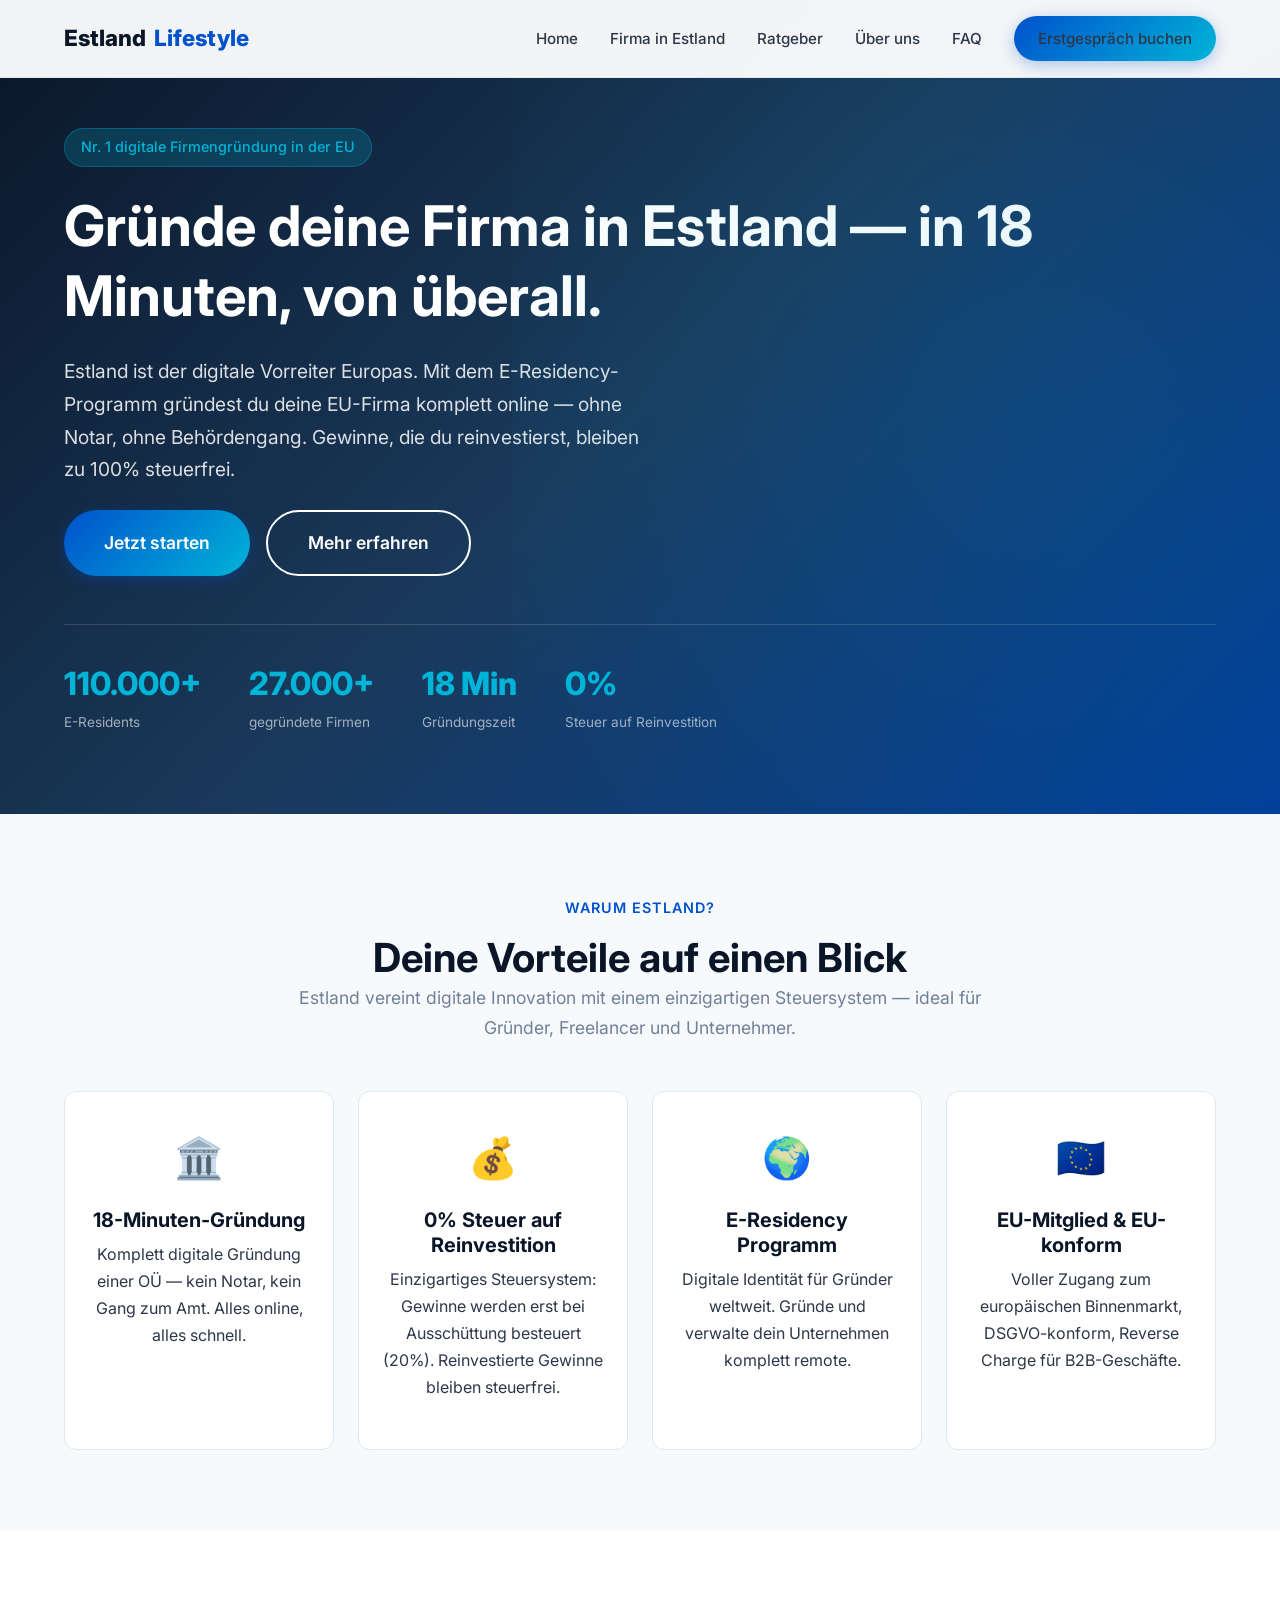
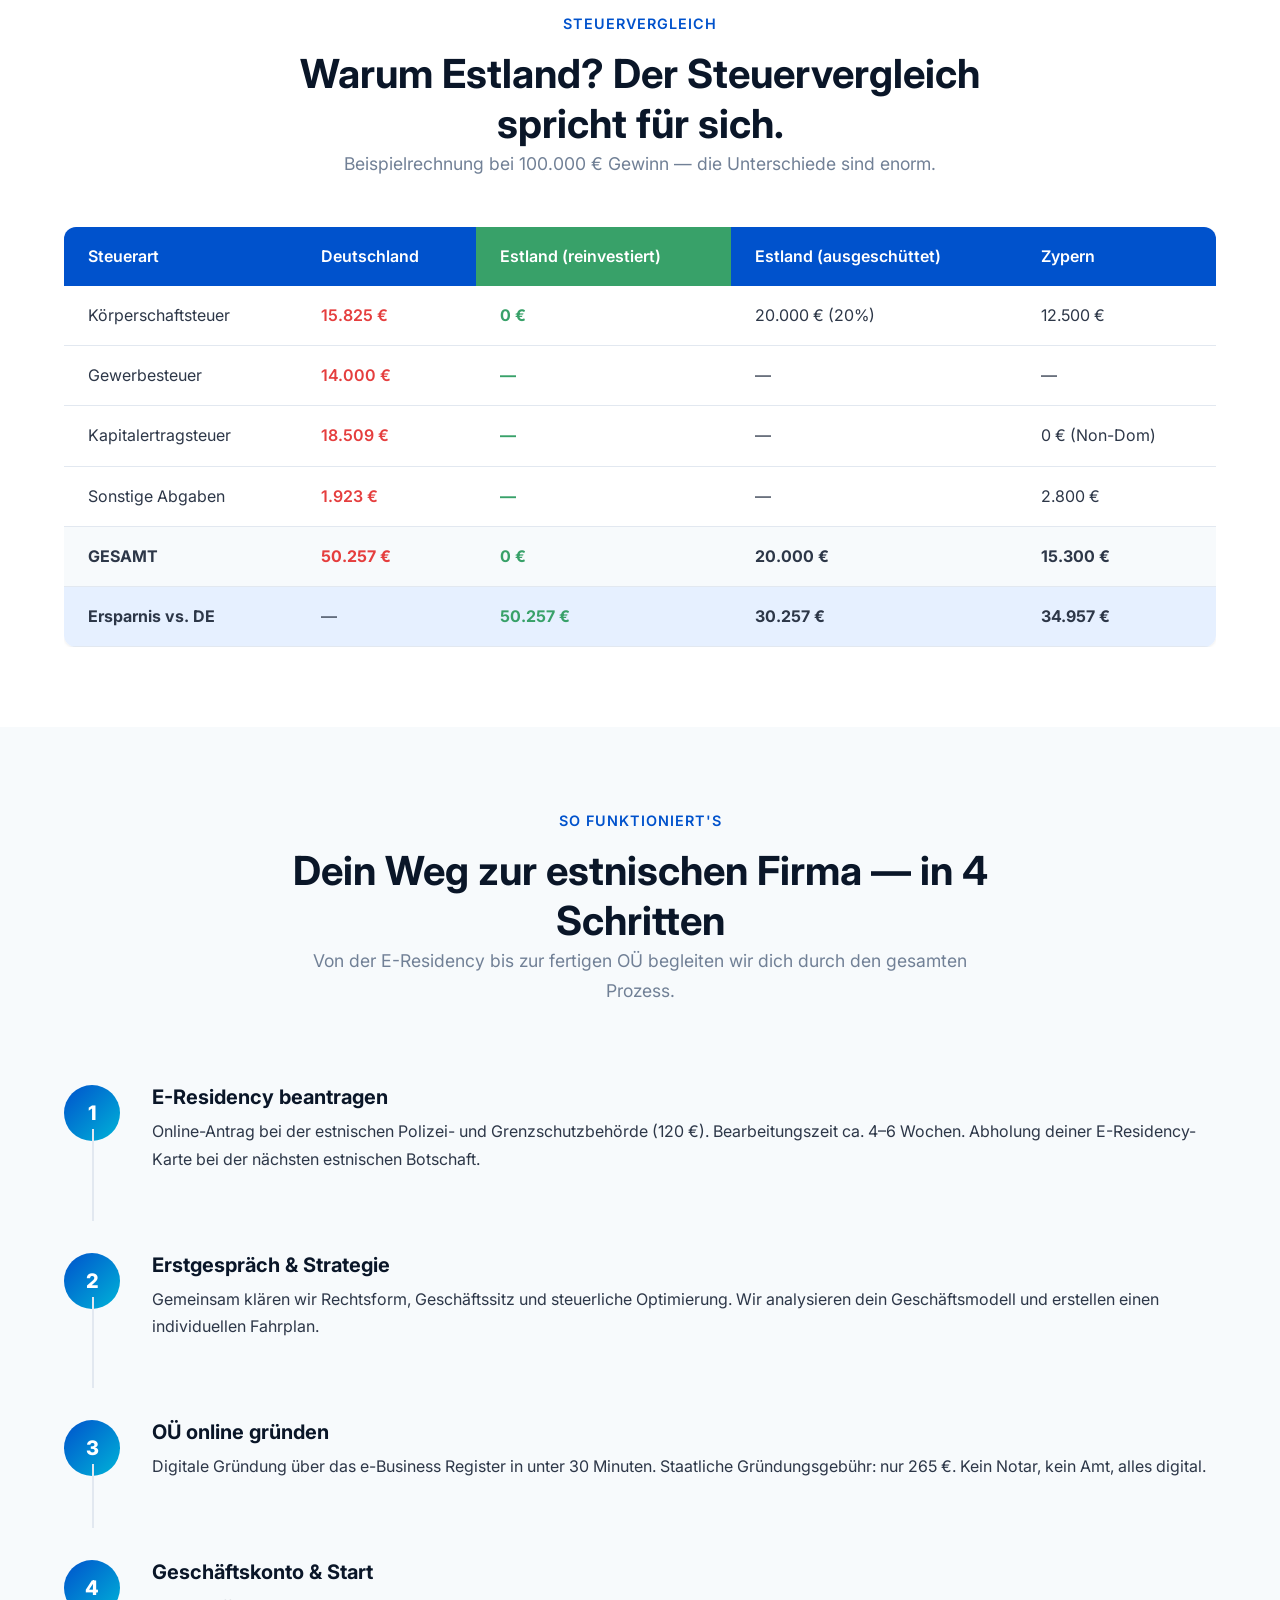
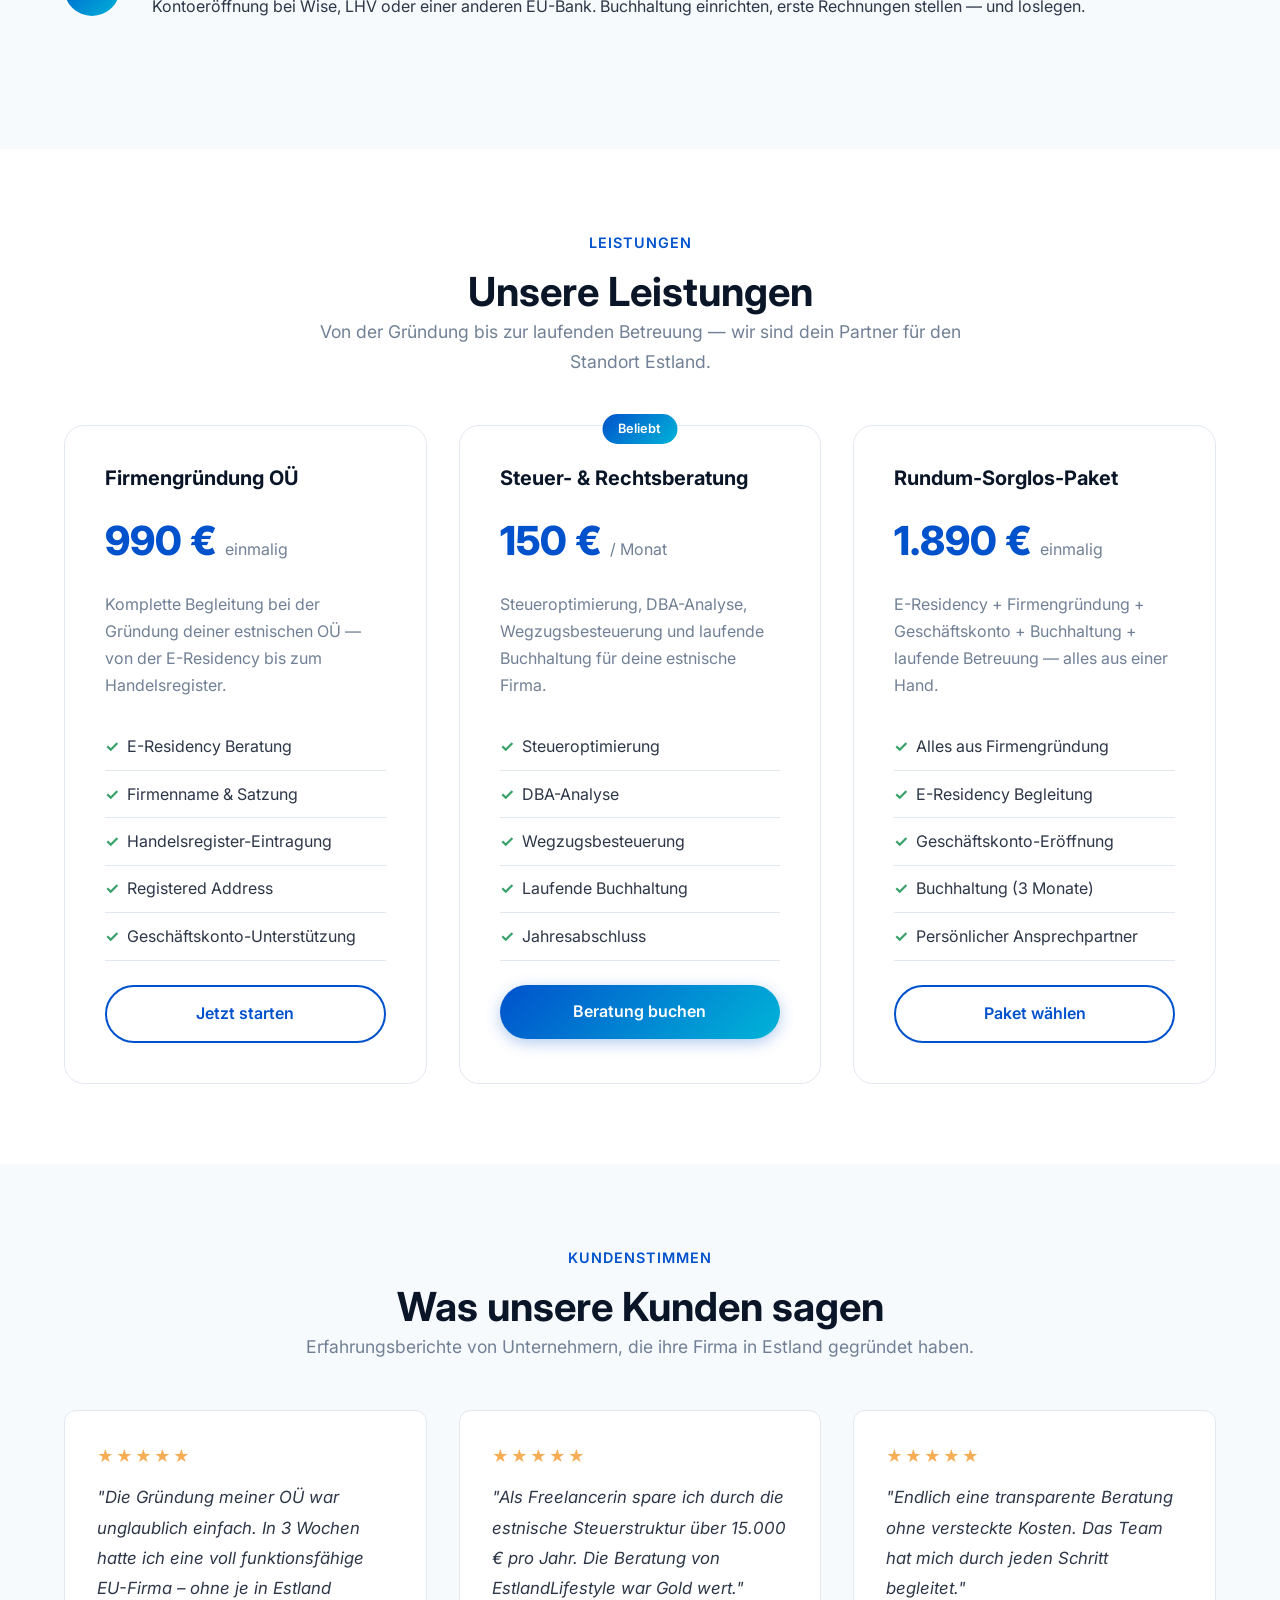
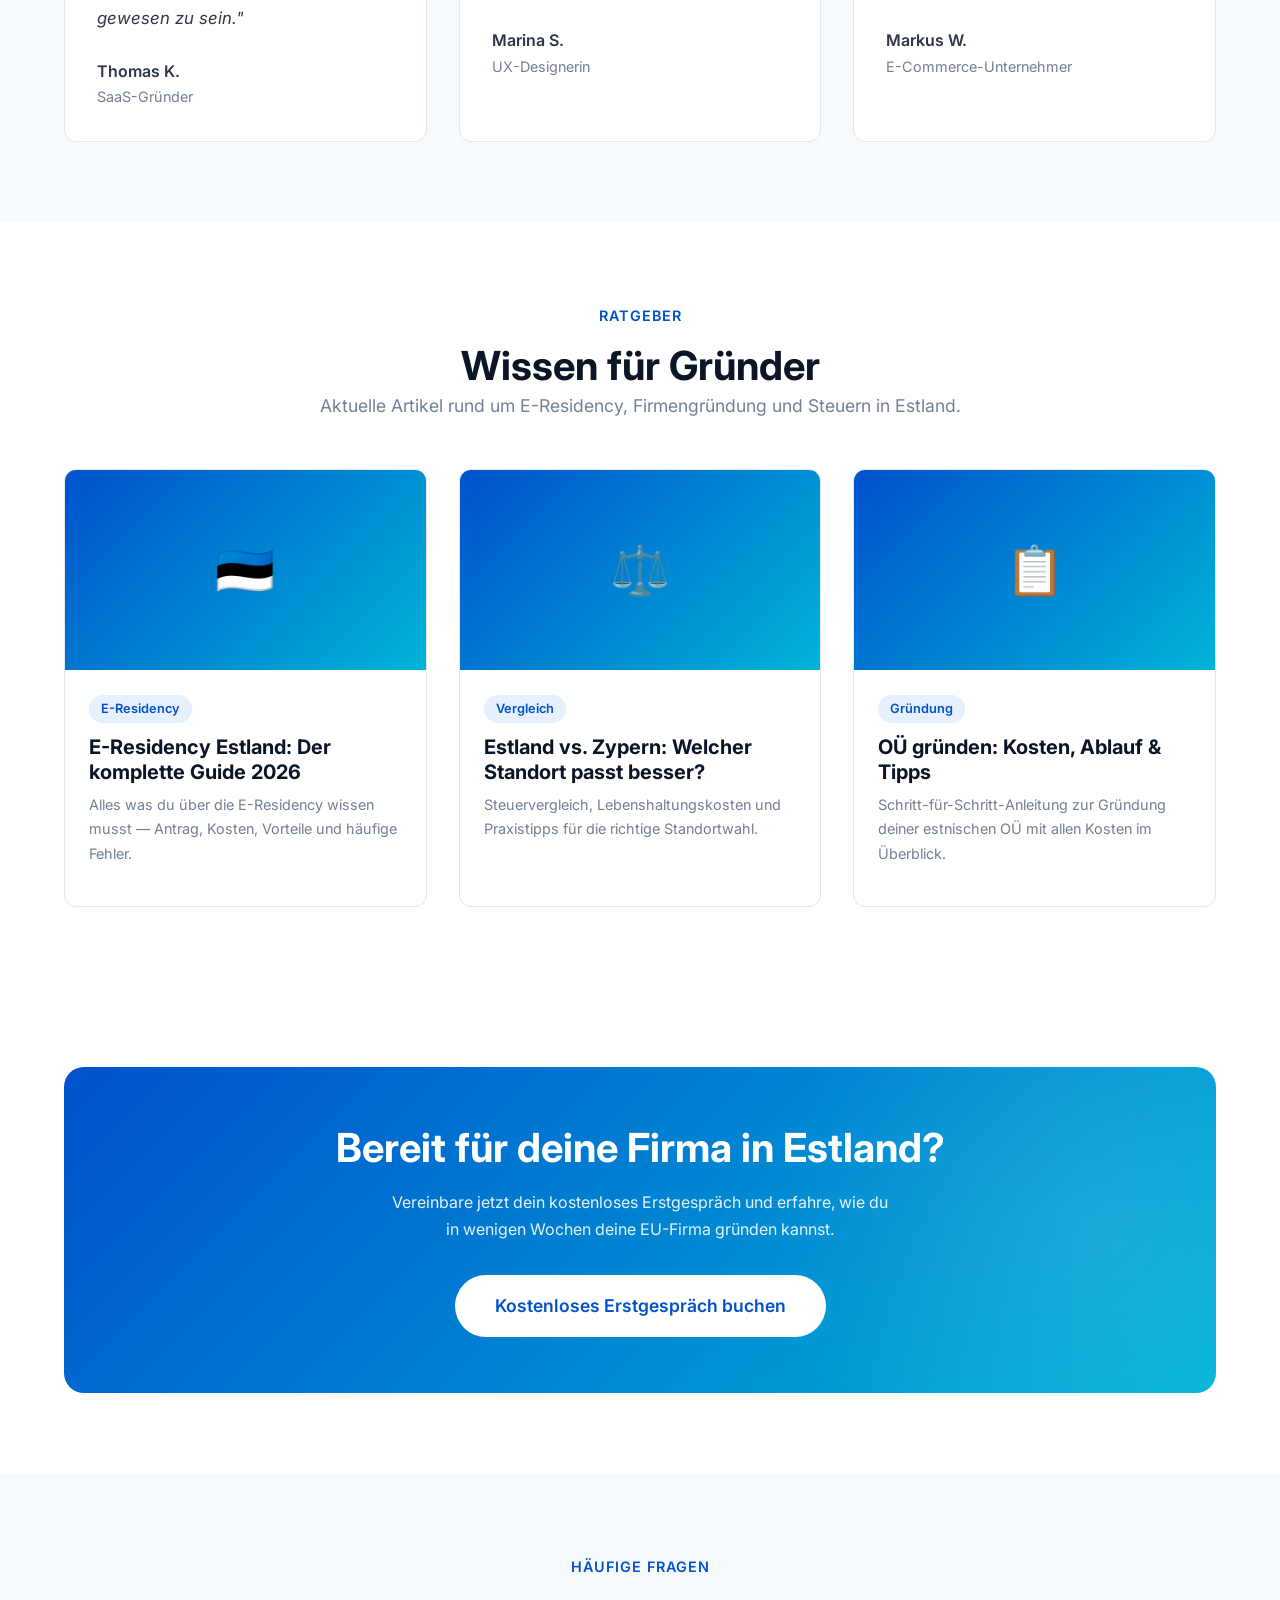
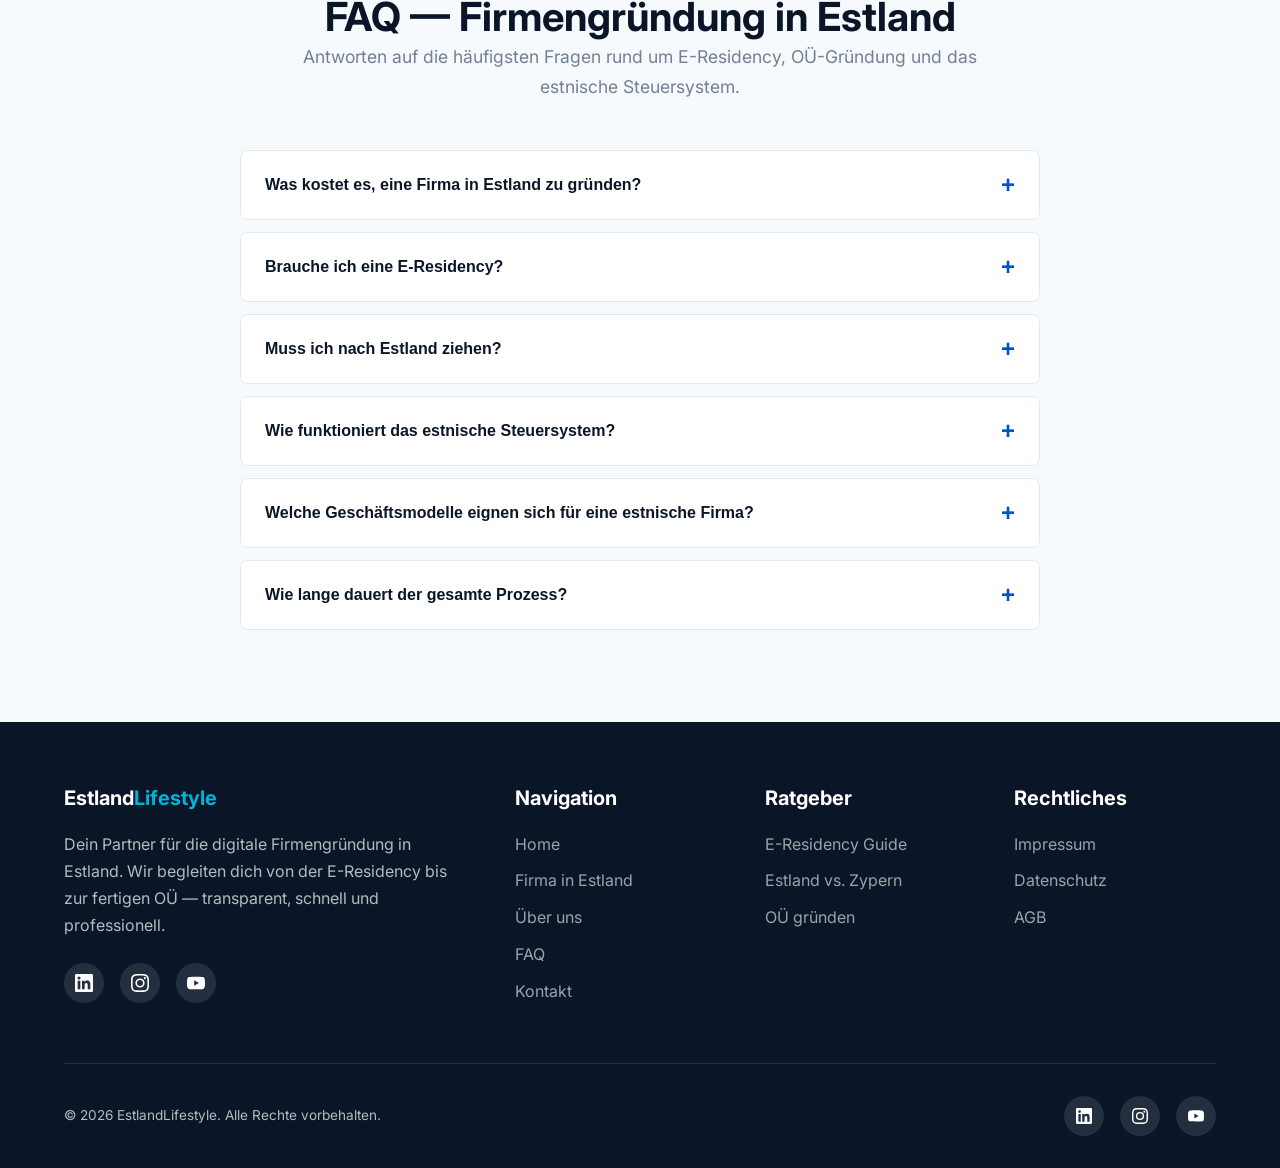
==== index.html @ 88f324ef "Initial commit: EstlandLifestyle website Static HTML/CSS website for Estonia company formation consu" ====
<!DOCTYPE html>
<html lang="de">
<head>
  <meta charset="UTF-8">
  <meta name="viewport" content="width=device-width, initial-scale=1.0">
  <title>EstlandLifestyle - Firmengründung in Estland mit E-Residency</title>
  <meta name="description" content="Gründe deine Firma in Estland — komplett digital, in 18 Minuten, von überall. E-Residency, 0% Steuer auf reinvestierte Gewinne, EU-Zugang. Jetzt beraten lassen.">
  <meta name="keywords" content="Firmengründung Estland, E-Residency, OÜ gründen, Estland Firma, digitale Firmengründung, Steueroptimierung Estland">
  <meta name="author" content="EstlandLifestyle">

  <!-- Open Graph -->
  <meta property="og:title" content="EstlandLifestyle - Firmengründung in Estland mit E-Residency">
  <meta property="og:description" content="Gründe deine Firma in Estland — komplett digital, in 18 Minuten, von überall. 0% Steuer auf reinvestierte Gewinne.">
  <meta property="og:type" content="website">
  <meta property="og:url" content="https://estlandlifestyle.com">
  <meta property="og:image" content="https://estlandlifestyle.com/img/og-image.jpg">
  <meta property="og:locale" content="de_DE">
  <meta property="og:site_name" content="EstlandLifestyle">

  <!-- Twitter Card -->
  <meta name="twitter:card" content="summary_large_image">
  <meta name="twitter:title" content="EstlandLifestyle - Firmengründung in Estland mit E-Residency">
  <meta name="twitter:description" content="Gründe deine Firma in Estland — komplett digital, in 18 Minuten, von überall.">

  <!-- Favicon -->
  <link rel="icon" type="image/png" href="img/favicon.png">

  <!-- Google Fonts -->
  <link rel="preconnect" href="https://fonts.googleapis.com">
  <link rel="preconnect" href="https://fonts.gstatic.com" crossorigin>
  <link href="https://fonts.googleapis.com/css2?family=Inter:wght@400;500;600;700;800&display=swap" rel="stylesheet">

  <!-- Stylesheet -->
  <link rel="stylesheet" href="css/style.css">
</head>
<body>

  <!-- Navigation -->
  <nav class="nav">
    <div class="nav-inner">
      <a href="index.html" class="nav-logo">Estland<span>Lifestyle</span></a>
      <ul class="nav-links">
        <li><a href="index.html">Home</a></li>
        <li><a href="firma-in-estland.html">Firma in Estland</a></li>
        <li><a href="ratgeber/">Ratgeber</a></li>
        <li><a href="ueber-uns.html">Über uns</a></li>
        <li><a href="#faq">FAQ</a></li>
        <li><a href="#kontakt" class="btn btn-primary btn-sm">Erstgespräch buchen</a></li>
      </ul>
      <button class="nav-toggle" aria-label="Menü öffnen">&#9776;</button>
    </div>
  </nav>

  <!-- Hero Section -->
  <section class="hero">
    <div class="container">
      <span class="subtitle">Nr. 1 digitale Firmengründung in der EU</span>
      <h1>Gründe deine Firma in Estland — in 18 Minuten, von überall.</h1>
      <p>Estland ist der digitale Vorreiter Europas. Mit dem E-Residency-Programm gründest du deine EU-Firma komplett online — ohne Notar, ohne Behördengang. Gewinne, die du reinvestierst, bleiben zu 100% steuerfrei.</p>
      <div class="flex gap-2 mt-3" style="flex-wrap: wrap;">
        <a href="#kontakt" class="btn btn-primary btn-lg">Jetzt starten</a>
        <a href="#vorteile" class="btn btn-outline btn-lg" style="border-color: #fff; color: #fff;">Mehr erfahren</a>
      </div>
      <div class="hero-stats">
        <div>
          <div class="hero-stat-value">110.000+</div>
          <div class="hero-stat-label">E-Residents</div>
        </div>
        <div>
          <div class="hero-stat-value">27.000+</div>
          <div class="hero-stat-label">gegründete Firmen</div>
        </div>
        <div>
          <div class="hero-stat-value">18 Min</div>
          <div class="hero-stat-label">Gründungszeit</div>
        </div>
        <div>
          <div class="hero-stat-value">0%</div>
          <div class="hero-stat-label">Steuer auf Reinvestition</div>
        </div>
      </div>
    </div>
  </section>

  <!-- USP Section -->
  <section class="section section-alt">
    <div class="container">
      <div class="section-header">
        <span class="section-label">Warum Estland?</span>
        <h2>Deine Vorteile auf einen Blick</h2>
        <p>Estland vereint digitale Innovation mit einem einzigartigen Steuersystem — ideal für Gründer, Freelancer und Unternehmer.</p>
      </div>
      <div class="usp-grid">
        <div class="usp-card">
          <div class="usp-icon">🏛️</div>
          <h4>18-Minuten-Gründung</h4>
          <p>Komplett digitale Gründung einer OÜ — kein Notar, kein Gang zum Amt. Alles online, alles schnell.</p>
        </div>
        <div class="usp-card">
          <div class="usp-icon">💰</div>
          <h4>0% Steuer auf Reinvestition</h4>
          <p>Einzigartiges Steuersystem: Gewinne werden erst bei Ausschüttung besteuert (20%). Reinvestierte Gewinne bleiben steuerfrei.</p>
        </div>
        <div class="usp-card">
          <div class="usp-icon">🌍</div>
          <h4>E-Residency Programm</h4>
          <p>Digitale Identität für Gründer weltweit. Gründe und verwalte dein Unternehmen komplett remote.</p>
        </div>
        <div class="usp-card">
          <div class="usp-icon">🇪🇺</div>
          <h4>EU-Mitglied &amp; EU-konform</h4>
          <p>Voller Zugang zum europäischen Binnenmarkt, DSGVO-konform, Reverse Charge für B2B-Geschäfte.</p>
        </div>
      </div>
    </div>
  </section>

  <!-- Steuervergleich Section -->
  <section class="section" id="vorteile">
    <div class="container">
      <div class="section-header">
        <span class="section-label">Steuervergleich</span>
        <h2>Warum Estland? Der Steuervergleich spricht für sich.</h2>
        <p>Beispielrechnung bei 100.000 € Gewinn — die Unterschiede sind enorm.</p>
      </div>
      <div style="overflow-x: auto;">
        <table class="comparison-table">
          <thead>
            <tr>
              <th>Steuerart</th>
              <th>Deutschland</th>
              <th style="background: var(--success);">Estland (reinvestiert)</th>
              <th>Estland (ausgeschüttet)</th>
              <th>Zypern</th>
            </tr>
          </thead>
          <tbody>
            <tr>
              <td>Körperschaftsteuer</td>
              <td class="negative-cell">15.825 €</td>
              <td class="highlight-cell">0 €</td>
              <td>20.000 € (20%)</td>
              <td>12.500 €</td>
            </tr>
            <tr>
              <td>Gewerbesteuer</td>
              <td class="negative-cell">14.000 €</td>
              <td class="highlight-cell">—</td>
              <td>—</td>
              <td>—</td>
            </tr>
            <tr>
              <td>Kapitalertragsteuer</td>
              <td class="negative-cell">18.509 €</td>
              <td class="highlight-cell">—</td>
              <td>—</td>
              <td>0 € (Non-Dom)</td>
            </tr>
            <tr>
              <td>Sonstige Abgaben</td>
              <td class="negative-cell">1.923 €</td>
              <td class="highlight-cell">—</td>
              <td>—</td>
              <td>2.800 €</td>
            </tr>
            <tr style="font-weight: 700; background: var(--bg-alt);">
              <td><strong>GESAMT</strong></td>
              <td class="negative-cell"><strong>50.257 €</strong></td>
              <td class="highlight-cell"><strong>0 €</strong></td>
              <td><strong>20.000 €</strong></td>
              <td><strong>15.300 €</strong></td>
            </tr>
            <tr style="background: var(--primary-light);">
              <td><strong>Ersparnis vs. DE</strong></td>
              <td>—</td>
              <td class="highlight-cell"><strong>50.257 €</strong></td>
              <td><strong>30.257 €</strong></td>
              <td><strong>34.957 €</strong></td>
            </tr>
          </tbody>
        </table>
      </div>
    </div>
  </section>

  <!-- Process Steps -->
  <section class="section section-alt">
    <div class="container">
      <div class="section-header">
        <span class="section-label">So funktioniert's</span>
        <h2>Dein Weg zur estnischen Firma — in 4 Schritten</h2>
        <p>Von der E-Residency bis zur fertigen OÜ begleiten wir dich durch den gesamten Prozess.</p>
      </div>
      <div class="steps">
        <div class="step">
          <div class="step-number">1</div>
          <div class="step-content">
            <h4>E-Residency beantragen</h4>
            <p>Online-Antrag bei der estnischen Polizei- und Grenzschutzbehörde (120 €). Bearbeitungszeit ca. 4–6 Wochen. Abholung deiner E-Residency-Karte bei der nächsten estnischen Botschaft.</p>
          </div>
        </div>
        <div class="step">
          <div class="step-number">2</div>
          <div class="step-content">
            <h4>Erstgespräch &amp; Strategie</h4>
            <p>Gemeinsam klären wir Rechtsform, Geschäftssitz und steuerliche Optimierung. Wir analysieren dein Geschäftsmodell und erstellen einen individuellen Fahrplan.</p>
          </div>
        </div>
        <div class="step">
          <div class="step-number">3</div>
          <div class="step-content">
            <h4>OÜ online gründen</h4>
            <p>Digitale Gründung über das e-Business Register in unter 30 Minuten. Staatliche Gründungsgebühr: nur 265 €. Kein Notar, kein Amt, alles digital.</p>
          </div>
        </div>
        <div class="step">
          <div class="step-number">4</div>
          <div class="step-content">
            <h4>Geschäftskonto &amp; Start</h4>
            <p>Kontoeröffnung bei Wise, LHV oder einer anderen EU-Bank. Buchhaltung einrichten, erste Rechnungen stellen — und loslegen.</p>
          </div>
        </div>
      </div>
    </div>
  </section>

  <!-- Services Overview -->
  <section class="section">
    <div class="container">
      <div class="section-header">
        <span class="section-label">Leistungen</span>
        <h2>Unsere Leistungen</h2>
        <p>Von der Gründung bis zur laufenden Betreuung — wir sind dein Partner für den Standort Estland.</p>
      </div>
      <div class="pricing-grid">
        <div class="pricing-card">
          <h4>Firmengründung OÜ</h4>
          <div class="pricing-price">990 € <span>einmalig</span></div>
          <p class="text-light">Komplette Begleitung bei der Gründung deiner estnischen OÜ — von der E-Residency bis zum Handelsregister.</p>
          <ul class="pricing-features">
            <li>E-Residency Beratung</li>
            <li>Firmenname &amp; Satzung</li>
            <li>Handelsregister-Eintragung</li>
            <li>Registered Address</li>
            <li>Geschäftskonto-Unterstützung</li>
          </ul>
          <a href="#kontakt" class="btn btn-outline" style="width: 100%; justify-content: center;">Jetzt starten</a>
        </div>
        <div class="pricing-card card-highlight">
          <h4>Steuer- &amp; Rechtsberatung</h4>
          <div class="pricing-price">150 € <span>/ Monat</span></div>
          <p class="text-light">Steueroptimierung, DBA-Analyse, Wegzugsbesteuerung und laufende Buchhaltung für deine estnische Firma.</p>
          <ul class="pricing-features">
            <li>Steueroptimierung</li>
            <li>DBA-Analyse</li>
            <li>Wegzugsbesteuerung</li>
            <li>Laufende Buchhaltung</li>
            <li>Jahresabschluss</li>
          </ul>
          <a href="#kontakt" class="btn btn-primary" style="width: 100%; justify-content: center;">Beratung buchen</a>
        </div>
        <div class="pricing-card">
          <h4>Rundum-Sorglos-Paket</h4>
          <div class="pricing-price">1.890 € <span>einmalig</span></div>
          <p class="text-light">E-Residency + Firmengründung + Geschäftskonto + Buchhaltung + laufende Betreuung — alles aus einer Hand.</p>
          <ul class="pricing-features">
            <li>Alles aus Firmengründung</li>
            <li>E-Residency Begleitung</li>
            <li>Geschäftskonto-Eröffnung</li>
            <li>Buchhaltung (3 Monate)</li>
            <li>Persönlicher Ansprechpartner</li>
          </ul>
          <a href="#kontakt" class="btn btn-outline" style="width: 100%; justify-content: center;">Paket wählen</a>
        </div>
      </div>
    </div>
  </section>

  <!-- Testimonials -->
  <section class="section section-alt">
    <div class="container">
      <div class="section-header">
        <span class="section-label">Kundenstimmen</span>
        <h2>Was unsere Kunden sagen</h2>
        <p>Erfahrungsberichte von Unternehmern, die ihre Firma in Estland gegründet haben.</p>
      </div>
      <div class="grid grid-3">
        <div class="testimonial-card">
          <div class="stars">★★★★★</div>
          <p class="testimonial-text">Die Gründung meiner OÜ war unglaublich einfach. In 3 Wochen hatte ich eine voll funktionsfähige EU-Firma – ohne je in Estland gewesen zu sein.</p>
          <div class="testimonial-author">Thomas K.</div>
          <div class="testimonial-role">SaaS-Gründer</div>
        </div>
        <div class="testimonial-card">
          <div class="stars">★★★★★</div>
          <p class="testimonial-text">Als Freelancerin spare ich durch die estnische Steuerstruktur über 15.000 € pro Jahr. Die Beratung von EstlandLifestyle war Gold wert.</p>
          <div class="testimonial-author">Marina S.</div>
          <div class="testimonial-role">UX-Designerin</div>
        </div>
        <div class="testimonial-card">
          <div class="stars">★★★★★</div>
          <p class="testimonial-text">Endlich eine transparente Beratung ohne versteckte Kosten. Das Team hat mich durch jeden Schritt begleitet.</p>
          <div class="testimonial-author">Markus W.</div>
          <div class="testimonial-role">E-Commerce-Unternehmer</div>
        </div>
      </div>
    </div>
  </section>

  <!-- Blog Preview -->
  <section class="section">
    <div class="container">
      <div class="section-header">
        <span class="section-label">Ratgeber</span>
        <h2>Wissen für Gründer</h2>
        <p>Aktuelle Artikel rund um E-Residency, Firmengründung und Steuern in Estland.</p>
      </div>
      <div class="grid grid-3">
        <a href="ratgeber/e-residency-estland.html" class="blog-card" style="text-decoration: none; color: inherit;">
          <div class="blog-card-img">🇪🇪</div>
          <div class="blog-card-body">
            <span class="blog-card-tag">E-Residency</span>
            <h4>E-Residency Estland: Der komplette Guide 2026</h4>
            <p>Alles was du über die E-Residency wissen musst — Antrag, Kosten, Vorteile und häufige Fehler.</p>
          </div>
        </a>
        <a href="ratgeber/estland-oder-zypern.html" class="blog-card" style="text-decoration: none; color: inherit;">
          <div class="blog-card-img">⚖️</div>
          <div class="blog-card-body">
            <span class="blog-card-tag">Vergleich</span>
            <h4>Estland vs. Zypern: Welcher Standort passt besser?</h4>
            <p>Steuervergleich, Lebenshaltungskosten und Praxistipps für die richtige Standortwahl.</p>
          </div>
        </a>
        <a href="ratgeber/oue-gruenden-kosten.html" class="blog-card" style="text-decoration: none; color: inherit;">
          <div class="blog-card-img">📋</div>
          <div class="blog-card-body">
            <span class="blog-card-tag">Gründung</span>
            <h4>OÜ gründen: Kosten, Ablauf &amp; Tipps</h4>
            <p>Schritt-für-Schritt-Anleitung zur Gründung deiner estnischen OÜ mit allen Kosten im Überblick.</p>
          </div>
        </a>
      </div>
    </div>
  </section>

  <!-- CTA Banner -->
  <section class="section" id="kontakt">
    <div class="container">
      <div class="cta-banner">
        <h2>Bereit für deine Firma in Estland?</h2>
        <p>Vereinbare jetzt dein kostenloses Erstgespräch und erfahre, wie du in wenigen Wochen deine EU-Firma gründen kannst.</p>
        <a href="#kontakt" class="btn btn-white btn-lg">Kostenloses Erstgespräch buchen</a>
      </div>
    </div>
  </section>

  <!-- FAQ Section -->
  <section class="section section-alt" id="faq">
    <div class="container">
      <div class="section-header">
        <span class="section-label">Häufige Fragen</span>
        <h2>FAQ — Firmengründung in Estland</h2>
        <p>Antworten auf die häufigsten Fragen rund um E-Residency, OÜ-Gründung und das estnische Steuersystem.</p>
      </div>
      <div style="max-width: 800px; margin: 0 auto;">
        <div class="faq-item">
          <button class="faq-question">Was kostet es, eine Firma in Estland zu gründen?</button>
          <div class="faq-answer">
            <p>Die E-Residency kostet 120 €, die staatliche Gründungsgebühr 265 € und eine Registered Address ab 30 €/Monat. Mit unserer Beratung und Begleitung ist die komplette Gründung ab 990 € möglich.</p>
          </div>
        </div>
        <div class="faq-item">
          <button class="faq-question">Brauche ich eine E-Residency?</button>
          <div class="faq-answer">
            <p>Ja, für die Ferngründung und digitale Verwaltung deiner estnischen Firma ist die E-Residency erforderlich. Die E-Residency-Karte ist deine digitale Identität im estnischen System und ermöglicht dir, Dokumente digital zu unterschreiben.</p>
          </div>
        </div>
        <div class="faq-item">
          <button class="faq-question">Muss ich nach Estland ziehen?</button>
          <div class="faq-answer">
            <p>Nein. Du kannst deine Firma komplett remote verwalten — von überall auf der Welt. Beachte aber die steuerlichen Regelungen deines Wohnsitzlandes, insbesondere hinsichtlich der Geschäftsleitungsbetriebsstätte.</p>
          </div>
        </div>
        <div class="faq-item">
          <button class="faq-question">Wie funktioniert das estnische Steuersystem?</button>
          <div class="faq-answer">
            <p>Reinvestierte Gewinne: 0% Steuer. Erst bei Ausschüttung werden 20% Körperschaftsteuer fällig (bzw. 14% ab dem 3. Jahr bei regelmäßigen Ausschüttungen). Das macht Estland besonders attraktiv für wachstumsorientierte Unternehmen.</p>
          </div>
        </div>
        <div class="faq-item">
          <button class="faq-question">Welche Geschäftsmodelle eignen sich für eine estnische Firma?</button>
          <div class="faq-answer">
            <p>SaaS, E-Commerce, Beratung, Freelancing und digitale Dienstleistungen sind besonders gut geeignet. Grundsätzlich eignen sich alle standortunabhängigen Geschäftsmodelle, bei denen die Wertschöpfung digital erfolgt.</p>
          </div>
        </div>
        <div class="faq-item">
          <button class="faq-question">Wie lange dauert der gesamte Prozess?</button>
          <div class="faq-answer">
            <p>E-Residency: 4–6 Wochen Bearbeitungszeit. Firmengründung: 1 Tag (ca. 18 Minuten online). Geschäftskonto: 1–4 Wochen. Insgesamt solltest du mit ca. 6–10 Wochen von Antrag bis Geschäftsstart rechnen.</p>
          </div>
        </div>
      </div>
    </div>
  </section>

  <!-- Footer -->
  <footer class="footer">
    <div class="container">
      <div class="footer-grid">
        <div>
          <h4>Estland<span style="color: var(--accent);">Lifestyle</span></h4>
          <p>Dein Partner für die digitale Firmengründung in Estland. Wir begleiten dich von der E-Residency bis zur fertigen OÜ — transparent, schnell und professionell.</p>
          <div class="footer-social mt-3">
            <a href="#" aria-label="LinkedIn">
              <svg width="18" height="18" fill="currentColor" viewBox="0 0 24 24"><path d="M20.447 20.452h-3.554v-5.569c0-1.328-.027-3.037-1.852-3.037-1.853 0-2.136 1.445-2.136 2.939v5.667H9.351V9h3.414v1.561h.046c.477-.9 1.637-1.85 3.37-1.85 3.601 0 4.267 2.37 4.267 5.455v6.286zM5.337 7.433a2.062 2.062 0 01-2.063-2.065 2.064 2.064 0 112.063 2.065zm1.782 13.019H3.555V9h3.564v11.452zM22.225 0H1.771C.792 0 0 .774 0 1.729v20.542C0 23.227.792 24 1.771 24h20.451C23.2 24 24 23.227 24 22.271V1.729C24 .774 23.2 0 22.222 0h.003z"/></svg>
            </a>
            <a href="#" aria-label="Instagram">
              <svg width="18" height="18" fill="currentColor" viewBox="0 0 24 24"><path d="M12 2.163c3.204 0 3.584.012 4.85.07 3.252.148 4.771 1.691 4.919 4.919.058 1.265.069 1.645.069 4.849 0 3.205-.012 3.584-.069 4.849-.149 3.225-1.664 4.771-4.919 4.919-1.266.058-1.644.07-4.85.07-3.204 0-3.584-.012-4.849-.07-3.26-.149-4.771-1.699-4.919-4.92-.058-1.265-.07-1.644-.07-4.849 0-3.204.013-3.583.07-4.849.149-3.227 1.664-4.771 4.919-4.919 1.266-.057 1.645-.069 4.849-.069zM12 0C8.741 0 8.333.014 7.053.072 2.695.272.273 2.69.073 7.052.014 8.333 0 8.741 0 12c0 3.259.014 3.668.072 4.948.2 4.358 2.618 6.78 6.98 6.98C8.333 23.986 8.741 24 12 24c3.259 0 3.668-.014 4.948-.072 4.354-.2 6.782-2.618 6.979-6.98.059-1.28.073-1.689.073-4.948 0-3.259-.014-3.667-.072-4.947-.196-4.354-2.617-6.78-6.979-6.98C15.668.014 15.259 0 12 0zm0 5.838a6.162 6.162 0 100 12.324 6.162 6.162 0 000-12.324zM12 16a4 4 0 110-8 4 4 0 010 8zm6.406-11.845a1.44 1.44 0 100 2.881 1.44 1.44 0 000-2.881z"/></svg>
            </a>
            <a href="#" aria-label="YouTube">
              <svg width="18" height="18" fill="currentColor" viewBox="0 0 24 24"><path d="M23.498 6.186a3.016 3.016 0 00-2.122-2.136C19.505 3.545 12 3.545 12 3.545s-7.505 0-9.377.505A3.017 3.017 0 00.502 6.186C0 8.07 0 12 0 12s0 3.93.502 5.814a3.016 3.016 0 002.122 2.136c1.871.505 9.376.505 9.376.505s7.505 0 9.377-.505a3.015 3.015 0 002.122-2.136C24 15.93 24 12 24 12s0-3.93-.502-5.814zM9.545 15.568V8.432L15.818 12l-6.273 3.568z"/></svg>
            </a>
          </div>
        </div>
        <div>
          <h4>Navigation</h4>
          <ul class="footer-links">
            <li><a href="index.html">Home</a></li>
            <li><a href="firma-in-estland.html">Firma in Estland</a></li>
            <li><a href="ueber-uns.html">Über uns</a></li>
            <li><a href="#faq">FAQ</a></li>
            <li><a href="#kontakt">Kontakt</a></li>
          </ul>
        </div>
        <div>
          <h4>Ratgeber</h4>
          <ul class="footer-links">
            <li><a href="ratgeber/e-residency-estland.html">E-Residency Guide</a></li>
            <li><a href="ratgeber/estland-oder-zypern.html">Estland vs. Zypern</a></li>
            <li><a href="ratgeber/oue-gruenden-kosten.html">OÜ gründen</a></li>
          </ul>
        </div>
        <div>
          <h4>Rechtliches</h4>
          <ul class="footer-links">
            <li><a href="impressum.html">Impressum</a></li>
            <li><a href="datenschutz.html">Datenschutz</a></li>
            <li><a href="agb.html">AGB</a></li>
          </ul>
        </div>
      </div>
      <div class="footer-bottom">
        <span>&copy; 2026 EstlandLifestyle. Alle Rechte vorbehalten.</span>
        <div class="footer-social">
          <a href="#" aria-label="LinkedIn">
            <svg width="16" height="16" fill="currentColor" viewBox="0 0 24 24"><path d="M20.447 20.452h-3.554v-5.569c0-1.328-.027-3.037-1.852-3.037-1.853 0-2.136 1.445-2.136 2.939v5.667H9.351V9h3.414v1.561h.046c.477-.9 1.637-1.85 3.37-1.85 3.601 0 4.267 2.37 4.267 5.455v6.286zM5.337 7.433a2.062 2.062 0 01-2.063-2.065 2.064 2.064 0 112.063 2.065zm1.782 13.019H3.555V9h3.564v11.452zM22.225 0H1.771C.792 0 0 .774 0 1.729v20.542C0 23.227.792 24 1.771 24h20.451C23.2 24 24 23.227 24 22.271V1.729C24 .774 23.2 0 22.222 0h.003z"/></svg>
          </a>
          <a href="#" aria-label="Instagram">
            <svg width="16" height="16" fill="currentColor" viewBox="0 0 24 24"><path d="M12 2.163c3.204 0 3.584.012 4.85.07 3.252.148 4.771 1.691 4.919 4.919.058 1.265.069 1.645.069 4.849 0 3.205-.012 3.584-.069 4.849-.149 3.225-1.664 4.771-4.919 4.919-1.266.058-1.644.07-4.85.07-3.204 0-3.584-.012-4.849-.07-3.26-.149-4.771-1.699-4.919-4.92-.058-1.265-.07-1.644-.07-4.849 0-3.204.013-3.583.07-4.849.149-3.227 1.664-4.771 4.919-4.919 1.266-.057 1.645-.069 4.849-.069zM12 0C8.741 0 8.333.014 7.053.072 2.695.272.273 2.69.073 7.052.014 8.333 0 8.741 0 12c0 3.259.014 3.668.072 4.948.2 4.358 2.618 6.78 6.98 6.98C8.333 23.986 8.741 24 12 24c3.259 0 3.668-.014 4.948-.072 4.354-.2 6.782-2.618 6.979-6.98.059-1.28.073-1.689.073-4.948 0-3.259-.014-3.667-.072-4.947-.196-4.354-2.617-6.78-6.979-6.98C15.668.014 15.259 0 12 0zm0 5.838a6.162 6.162 0 100 12.324 6.162 6.162 0 000-12.324zM12 16a4 4 0 110-8 4 4 0 010 8zm6.406-11.845a1.44 1.44 0 100 2.881 1.44 1.44 0 000-2.881z"/></svg>
          </a>
          <a href="#" aria-label="YouTube">
            <svg width="16" height="16" fill="currentColor" viewBox="0 0 24 24"><path d="M23.498 6.186a3.016 3.016 0 00-2.122-2.136C19.505 3.545 12 3.545 12 3.545s-7.505 0-9.377.505A3.017 3.017 0 00.502 6.186C0 8.07 0 12 0 12s0 3.93.502 5.814a3.016 3.016 0 002.122 2.136c1.871.505 9.376.505 9.376.505s7.505 0 9.377-.505a3.015 3.015 0 002.122-2.136C24 15.93 24 12 24 12s0-3.93-.502-5.814zM9.545 15.568V8.432L15.818 12l-6.273 3.568z"/></svg>
          </a>
        </div>
      </div>
    </div>
  </footer>

  <!-- JavaScript -->
  <script src="js/main.js"></script>
</body>
</html>
---- css/style.css ----
/* EstlandLifestyle - Design System */
:root {
  --primary: #0052CC;
  --primary-dark: #003D99;
  --primary-light: #E6F0FF;
  --accent: #00B4D8;
  --accent-dark: #0096B7;
  --dark: #0A1628;
  --dark-soft: #1A2A42;
  --text: #2D3748;
  --text-light: #718096;
  --bg: #FFFFFF;
  --bg-alt: #F7FAFC;
  --bg-dark: #0A1628;
  --border: #E2E8F0;
  --success: #38A169;
  --warning: #ECC94B;
  --gradient: linear-gradient(135deg, var(--primary) 0%, var(--accent) 100%);
  --shadow-sm: 0 1px 3px rgba(0,0,0,0.08);
  --shadow-md: 0 4px 20px rgba(0,0,0,0.1);
  --shadow-lg: 0 10px 40px rgba(0,0,0,0.12);
  --radius: 12px;
  --radius-sm: 8px;
  --radius-lg: 20px;
  --max-width: 1200px;
  --transition: 0.3s cubic-bezier(0.4, 0, 0.2, 1);
}

*, *::before, *::after { box-sizing: border-box; margin: 0; padding: 0; }

html { scroll-behavior: smooth; font-size: 16px; }

body {
  font-family: 'Inter', -apple-system, BlinkMacSystemFont, 'Segoe UI', sans-serif;
  color: var(--text);
  line-height: 1.7;
  background: var(--bg);
  overflow-x: hidden;
}

h1, h2, h3, h4, h5 {
  font-weight: 700;
  line-height: 1.25;
  color: var(--dark);
}
h1 { font-size: clamp(2.2rem, 5vw, 3.5rem); }
h2 { font-size: clamp(1.8rem, 3.5vw, 2.5rem); }
h3 { font-size: clamp(1.3rem, 2.5vw, 1.75rem); }
h4 { font-size: 1.25rem; }

p { margin-bottom: 1rem; }
a { color: var(--primary); text-decoration: none; transition: color var(--transition); }
a:hover { color: var(--accent); }
img { max-width: 100%; height: auto; display: block; }

.container { max-width: var(--max-width); margin: 0 auto; padding: 0 1.5rem; }
.section { padding: 5rem 0; }
.section-alt { background: var(--bg-alt); }
.section-dark { background: var(--bg-dark); color: #fff; }
.section-dark h2, .section-dark h3, .section-dark h4 { color: #fff; }
.section-dark .text-light { color: rgba(255,255,255,0.7); }

.text-center { text-align: center; }
.text-light { color: var(--text-light); }
.text-gradient { background: var(--gradient); -webkit-background-clip: text; -webkit-text-fill-color: transparent; background-clip: text; }
.text-sm { font-size: 0.9rem; }
.text-lg { font-size: 1.15rem; }

.mb-1 { margin-bottom: 0.5rem; }
.mb-2 { margin-bottom: 1rem; }
.mb-3 { margin-bottom: 1.5rem; }
.mb-4 { margin-bottom: 2rem; }
.mb-5 { margin-bottom: 3rem; }
.mt-3 { margin-top: 1.5rem; }
.mt-4 { margin-top: 2rem; }

.grid { display: grid; gap: 2rem; }
.grid-2 { grid-template-columns: repeat(2, 1fr); }
.grid-3 { grid-template-columns: repeat(3, 1fr); }
.grid-4 { grid-template-columns: repeat(4, 1fr); }

.flex { display: flex; }
.flex-center { align-items: center; justify-content: center; }
.flex-between { align-items: center; justify-content: space-between; }
.flex-col { flex-direction: column; }
.gap-1 { gap: 0.5rem; }
.gap-2 { gap: 1rem; }
.gap-3 { gap: 1.5rem; }

/* Buttons */
.btn {
  display: inline-flex;
  align-items: center;
  gap: 0.5rem;
  padding: 0.85rem 2rem;
  border-radius: 50px;
  font-weight: 600;
  font-size: 1rem;
  cursor: pointer;
  transition: all var(--transition);
  border: none;
  text-decoration: none;
}
.btn-primary {
  background: var(--gradient);
  color: #fff;
  box-shadow: 0 4px 15px rgba(0, 82, 204, 0.3);
}
.btn-primary:hover {
  transform: translateY(-2px);
  box-shadow: 0 6px 25px rgba(0, 82, 204, 0.4);
  color: #fff;
}
.btn-outline {
  background: transparent;
  color: var(--primary);
  border: 2px solid var(--primary);
}
.btn-outline:hover {
  background: var(--primary);
  color: #fff;
}
.btn-white {
  background: #fff;
  color: var(--primary);
}
.btn-white:hover {
  background: var(--primary-light);
  transform: translateY(-2px);
}
.btn-lg { padding: 1rem 2.5rem; font-size: 1.1rem; }
.btn-sm { padding: 0.6rem 1.5rem; font-size: 0.9rem; }

/* Cards */
.card {
  background: var(--bg);
  border-radius: var(--radius);
  padding: 2rem;
  box-shadow: var(--shadow-sm);
  border: 1px solid var(--border);
  transition: all var(--transition);
}
.card:hover {
  box-shadow: var(--shadow-md);
  transform: translateY(-4px);
}
.card-icon {
  width: 56px; height: 56px;
  border-radius: var(--radius-sm);
  background: var(--primary-light);
  display: flex; align-items: center; justify-content: center;
  font-size: 1.5rem;
  margin-bottom: 1rem;
}
.card-highlight {
  border: 2px solid var(--primary);
  position: relative;
}
.card-highlight::before {
  content: 'Beliebt';
  position: absolute;
  top: -12px; left: 50%;
  transform: translateX(-50%);
  background: var(--gradient);
  color: #fff;
  padding: 0.25rem 1rem;
  border-radius: 50px;
  font-size: 0.8rem;
  font-weight: 600;
}

/* Navigation */
.nav {
  position: fixed;
  top: 0; left: 0; right: 0;
  z-index: 1000;
  background: rgba(255,255,255,0.95);
  backdrop-filter: blur(10px);
  border-bottom: 1px solid var(--border);
  transition: all var(--transition);
}
.nav-inner {
  display: flex;
  align-items: center;
  justify-content: space-between;
  padding: 1rem 1.5rem;
  max-width: var(--max-width);
  margin: 0 auto;
}
.nav-logo {
  font-size: 1.4rem;
  font-weight: 800;
  color: var(--dark);
  text-decoration: none;
  display: flex;
  align-items: center;
  gap: 0.5rem;
}
.nav-logo span { color: var(--primary); }
.nav-links {
  display: flex;
  align-items: center;
  gap: 2rem;
  list-style: none;
}
.nav-links a {
  color: var(--text);
  font-weight: 500;
  font-size: 0.95rem;
  transition: color var(--transition);
}
.nav-links a:hover { color: var(--primary); }
.nav-toggle {
  display: none;
  background: none;
  border: none;
  font-size: 1.5rem;
  cursor: pointer;
  color: var(--dark);
}

/* Hero */
.hero {
  padding: 8rem 0 5rem;
  background: linear-gradient(135deg, var(--bg-dark) 0%, #1a3a5c 50%, var(--primary-dark) 100%);
  color: #fff;
  position: relative;
  overflow: hidden;
}
.hero::before {
  content: '';
  position: absolute;
  top: -50%; right: -20%;
  width: 80%; height: 200%;
  background: radial-gradient(circle, rgba(0,180,216,0.1) 0%, transparent 70%);
}
.hero h1 { color: #fff; margin-bottom: 1.5rem; }
.hero p { color: rgba(255,255,255,0.85); font-size: 1.2rem; max-width: 600px; }
.hero .subtitle {
  display: inline-block;
  background: rgba(0,180,216,0.2);
  border: 1px solid rgba(0,180,216,0.3);
  padding: 0.4rem 1rem;
  border-radius: 50px;
  font-size: 0.9rem;
  margin-bottom: 1.5rem;
  color: var(--accent);
  font-weight: 500;
}
.hero-stats {
  display: flex;
  gap: 3rem;
  margin-top: 3rem;
  padding-top: 2rem;
  border-top: 1px solid rgba(255,255,255,0.15);
}
.hero-stat-value {
  font-size: 2rem;
  font-weight: 800;
  color: var(--accent);
}
.hero-stat-label {
  font-size: 0.85rem;
  color: rgba(255,255,255,0.6);
}

/* USP Section */
.usp-grid { display: grid; grid-template-columns: repeat(4, 1fr); gap: 1.5rem; }
.usp-card {
  text-align: center;
  padding: 2rem 1.5rem;
  border-radius: var(--radius);
  background: var(--bg);
  border: 1px solid var(--border);
  transition: all var(--transition);
}
.usp-card:hover {
  border-color: var(--primary);
  box-shadow: var(--shadow-md);
  transform: translateY(-4px);
}
.usp-icon {
  font-size: 2.5rem;
  margin-bottom: 1rem;
}
.usp-card h4 { margin-bottom: 0.5rem; }

/* Pricing */
.pricing-grid { display: grid; grid-template-columns: repeat(3, 1fr); gap: 2rem; }
.pricing-card {
  background: var(--bg);
  border-radius: var(--radius-lg);
  padding: 2.5rem;
  border: 1px solid var(--border);
  transition: all var(--transition);
  position: relative;
}
.pricing-card:hover {
  box-shadow: var(--shadow-lg);
  transform: translateY(-4px);
}
.pricing-price {
  font-size: 2.5rem;
  font-weight: 800;
  color: var(--primary);
  margin: 1rem 0;
}
.pricing-price span { font-size: 1rem; color: var(--text-light); font-weight: 400; }
.pricing-features {
  list-style: none;
  margin: 1.5rem 0;
}
.pricing-features li {
  padding: 0.6rem 0;
  border-bottom: 1px solid var(--border);
  display: flex;
  align-items: center;
  gap: 0.5rem;
}
.pricing-features li::before {
  content: '✓';
  color: var(--success);
  font-weight: 700;
}

/* Steps */
.steps { counter-reset: step; }
.step {
  display: flex;
  gap: 2rem;
  padding: 2rem 0;
  counter-increment: step;
  position: relative;
}
.step:not(:last-child)::after {
  content: '';
  position: absolute;
  left: 28px;
  top: 76px;
  bottom: 0;
  width: 2px;
  background: var(--border);
}
.step-number {
  flex-shrink: 0;
  width: 56px; height: 56px;
  border-radius: 50%;
  background: var(--gradient);
  color: #fff;
  display: flex;
  align-items: center;
  justify-content: center;
  font-weight: 800;
  font-size: 1.25rem;
}
.step-content h4 { margin-bottom: 0.5rem; }

/* Comparison Table */
.comparison-table {
  width: 100%;
  border-collapse: collapse;
  border-radius: var(--radius);
  overflow: hidden;
  box-shadow: var(--shadow-sm);
}
.comparison-table thead { background: var(--primary); color: #fff; }
.comparison-table th {
  padding: 1rem 1.5rem;
  text-align: left;
  font-weight: 600;
}
.comparison-table td {
  padding: 1rem 1.5rem;
  border-bottom: 1px solid var(--border);
}
.comparison-table tbody tr:hover { background: var(--primary-light); }
.comparison-table .highlight-cell {
  color: var(--success);
  font-weight: 700;
}
.comparison-table .negative-cell {
  color: #E53E3E;
  font-weight: 600;
}

/* Testimonials */
.testimonial-card {
  background: var(--bg);
  border-radius: var(--radius);
  padding: 2rem;
  border: 1px solid var(--border);
}
.testimonial-text {
  font-style: italic;
  font-size: 1.05rem;
  margin-bottom: 1.5rem;
  color: var(--text);
  line-height: 1.8;
}
.testimonial-text::before { content: '"'; }
.testimonial-text::after { content: '"'; }
.testimonial-author { font-weight: 600; }
.testimonial-role { color: var(--text-light); font-size: 0.9rem; }
.stars { color: #F6AD55; letter-spacing: 2px; margin-bottom: 0.75rem; }

/* FAQ */
.faq-item {
  border: 1px solid var(--border);
  border-radius: var(--radius-sm);
  margin-bottom: 0.75rem;
  overflow: hidden;
}
.faq-question {
  width: 100%;
  padding: 1.25rem 1.5rem;
  background: var(--bg);
  border: none;
  text-align: left;
  font-size: 1rem;
  font-weight: 600;
  cursor: pointer;
  display: flex;
  justify-content: space-between;
  align-items: center;
  color: var(--dark);
  transition: background var(--transition);
}
.faq-question:hover { background: var(--bg-alt); }
.faq-question::after { content: '+'; font-size: 1.5rem; color: var(--primary); transition: transform var(--transition); }
.faq-item.active .faq-question::after { transform: rotate(45deg); }
.faq-answer {
  padding: 0 1.5rem;
  max-height: 0;
  overflow: hidden;
  transition: all 0.4s ease;
}
.faq-item.active .faq-answer {
  padding: 0 1.5rem 1.5rem;
  max-height: 500px;
}

/* CTA Banner */
.cta-banner {
  background: var(--gradient);
  border-radius: var(--radius-lg);
  padding: 3.5rem;
  text-align: center;
  color: #fff;
  position: relative;
  overflow: hidden;
}
.cta-banner::before {
  content: '';
  position: absolute;
  top: -50%; right: -20%;
  width: 60%; height: 200%;
  background: radial-gradient(circle, rgba(255,255,255,0.1) 0%, transparent 70%);
}
.cta-banner h2 { color: #fff; margin-bottom: 1rem; }
.cta-banner p { color: rgba(255,255,255,0.9); max-width: 500px; margin: 0 auto 2rem; }

/* Blog Cards */
.blog-card {
  border-radius: var(--radius);
  overflow: hidden;
  border: 1px solid var(--border);
  transition: all var(--transition);
  background: var(--bg);
}
.blog-card:hover {
  box-shadow: var(--shadow-md);
  transform: translateY(-4px);
}
.blog-card-img {
  height: 200px;
  background: var(--gradient);
  display: flex;
  align-items: center;
  justify-content: center;
  color: #fff;
  font-size: 3rem;
}
.blog-card-body { padding: 1.5rem; }
.blog-card-tag {
  display: inline-block;
  background: var(--primary-light);
  color: var(--primary);
  padding: 0.2rem 0.75rem;
  border-radius: 50px;
  font-size: 0.8rem;
  font-weight: 600;
  margin-bottom: 0.75rem;
}
.blog-card h4 { margin-bottom: 0.5rem; }
.blog-card p { color: var(--text-light); font-size: 0.9rem; }

/* Footer */
.footer {
  background: var(--bg-dark);
  color: rgba(255,255,255,0.7);
  padding: 4rem 0 2rem;
}
.footer h4 { color: #fff; margin-bottom: 1.25rem; }
.footer-grid {
  display: grid;
  grid-template-columns: 2fr 1fr 1fr 1fr;
  gap: 3rem;
  margin-bottom: 3rem;
}
.footer-links { list-style: none; }
.footer-links li { margin-bottom: 0.6rem; }
.footer-links a { color: rgba(255,255,255,0.6); transition: color var(--transition); }
.footer-links a:hover { color: #fff; }
.footer-bottom {
  border-top: 1px solid rgba(255,255,255,0.1);
  padding-top: 2rem;
  display: flex;
  justify-content: space-between;
  align-items: center;
  font-size: 0.85rem;
}
.footer-social { display: flex; gap: 1rem; }
.footer-social a {
  width: 40px; height: 40px;
  border-radius: 50%;
  background: rgba(255,255,255,0.1);
  display: flex; align-items: center; justify-content: center;
  color: #fff;
  transition: all var(--transition);
}
.footer-social a:hover { background: var(--primary); }

/* Badge */
.badge {
  display: inline-flex;
  align-items: center;
  gap: 0.35rem;
  background: rgba(56, 161, 105, 0.1);
  color: var(--success);
  padding: 0.3rem 0.75rem;
  border-radius: 50px;
  font-size: 0.8rem;
  font-weight: 600;
}

/* Section Header */
.section-header {
  text-align: center;
  max-width: 700px;
  margin: 0 auto 3rem;
}
.section-header p {
  color: var(--text-light);
  font-size: 1.1rem;
}
.section-label {
  display: inline-block;
  color: var(--primary);
  font-weight: 600;
  font-size: 0.9rem;
  text-transform: uppercase;
  letter-spacing: 1px;
  margin-bottom: 0.75rem;
}

/* Blog Article */
.article-hero {
  padding: 8rem 0 3rem;
  background: linear-gradient(135deg, var(--bg-dark) 0%, var(--primary-dark) 100%);
  color: #fff;
}
.article-hero h1 { color: #fff; max-width: 800px; }
.article-meta {
  display: flex;
  align-items: center;
  gap: 1.5rem;
  margin-top: 1.5rem;
  color: rgba(255,255,255,0.7);
  font-size: 0.9rem;
}
.article-content {
  max-width: 800px;
  margin: 0 auto;
  padding: 3rem 1.5rem;
}
.article-content h2 { margin: 2.5rem 0 1rem; }
.article-content h3 { margin: 2rem 0 0.75rem; }
.article-content ul, .article-content ol {
  margin: 1rem 0;
  padding-left: 1.5rem;
}
.article-content li { margin-bottom: 0.5rem; }
.article-content blockquote {
  border-left: 4px solid var(--primary);
  padding: 1rem 1.5rem;
  background: var(--primary-light);
  border-radius: 0 var(--radius-sm) var(--radius-sm) 0;
  margin: 1.5rem 0;
  font-style: italic;
}
.article-cta {
  background: var(--bg-alt);
  border: 2px solid var(--primary);
  border-radius: var(--radius);
  padding: 2rem;
  text-align: center;
  margin: 2.5rem 0;
}
.info-box {
  background: var(--primary-light);
  border-radius: var(--radius-sm);
  padding: 1.5rem;
  margin: 1.5rem 0;
  border-left: 4px solid var(--primary);
}
.warning-box {
  background: #FFFBEB;
  border-radius: var(--radius-sm);
  padding: 1.5rem;
  margin: 1.5rem 0;
  border-left: 4px solid var(--warning);
}

/* Responsive */
@media (max-width: 1024px) {
  .grid-4, .usp-grid { grid-template-columns: repeat(2, 1fr); }
  .pricing-grid { grid-template-columns: 1fr; max-width: 500px; margin: 0 auto; }
  .footer-grid { grid-template-columns: repeat(2, 1fr); }
}
@media (max-width: 768px) {
  .grid-2, .grid-3 { grid-template-columns: 1fr; }
  .hero-stats { flex-direction: column; gap: 1.5rem; }
  .nav-links { display: none; }
  .nav-links.active {
    display: flex;
    flex-direction: column;
    position: absolute;
    top: 100%; left: 0; right: 0;
    background: #fff;
    padding: 1.5rem;
    border-bottom: 1px solid var(--border);
    box-shadow: var(--shadow-md);
  }
  .nav-toggle { display: block; }
  .footer-grid { grid-template-columns: 1fr; }
  .footer-bottom { flex-direction: column; gap: 1rem; text-align: center; }
  .comparison-table { font-size: 0.85rem; }
  .comparison-table th, .comparison-table td { padding: 0.75rem; }
  .cta-banner { padding: 2rem 1.5rem; }
  .section { padding: 3rem 0; }
}
@media (max-width: 480px) {
  .usp-grid { grid-template-columns: 1fr; }
  h1 { font-size: 1.8rem; }
}
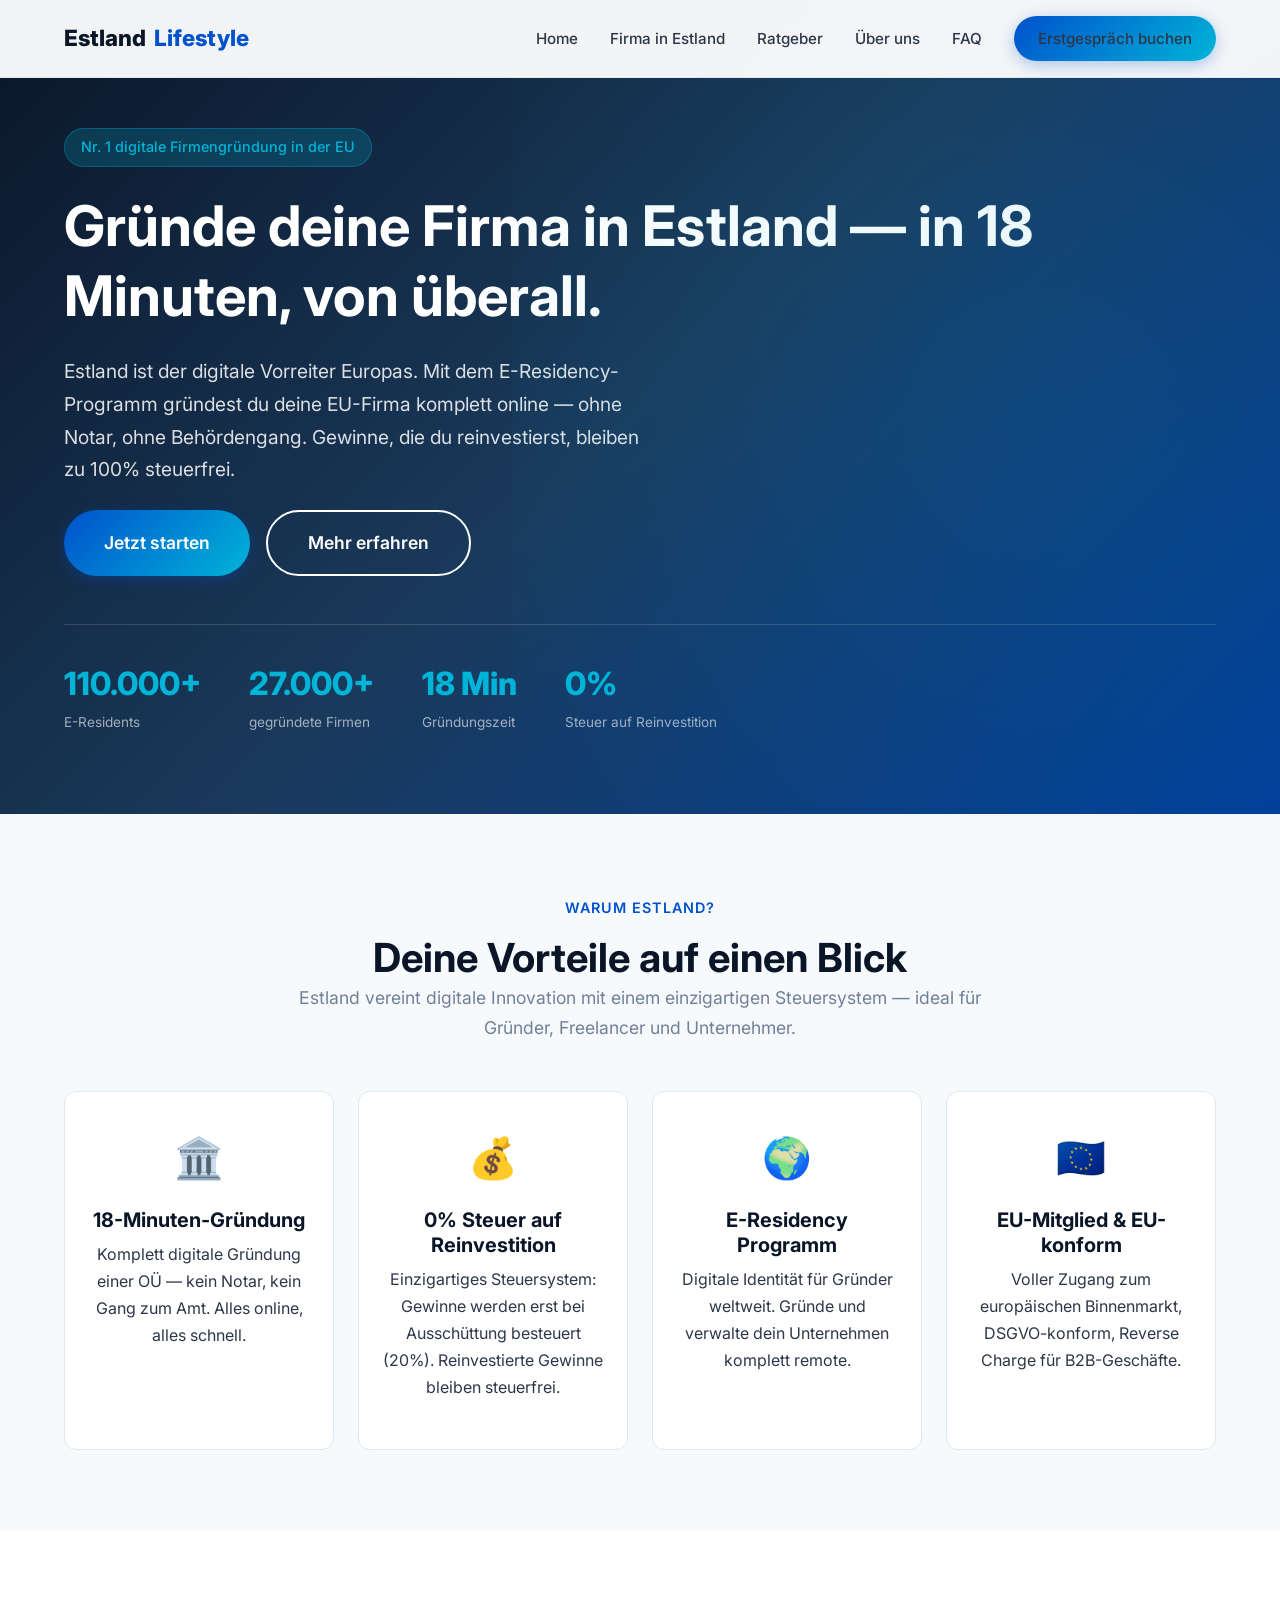
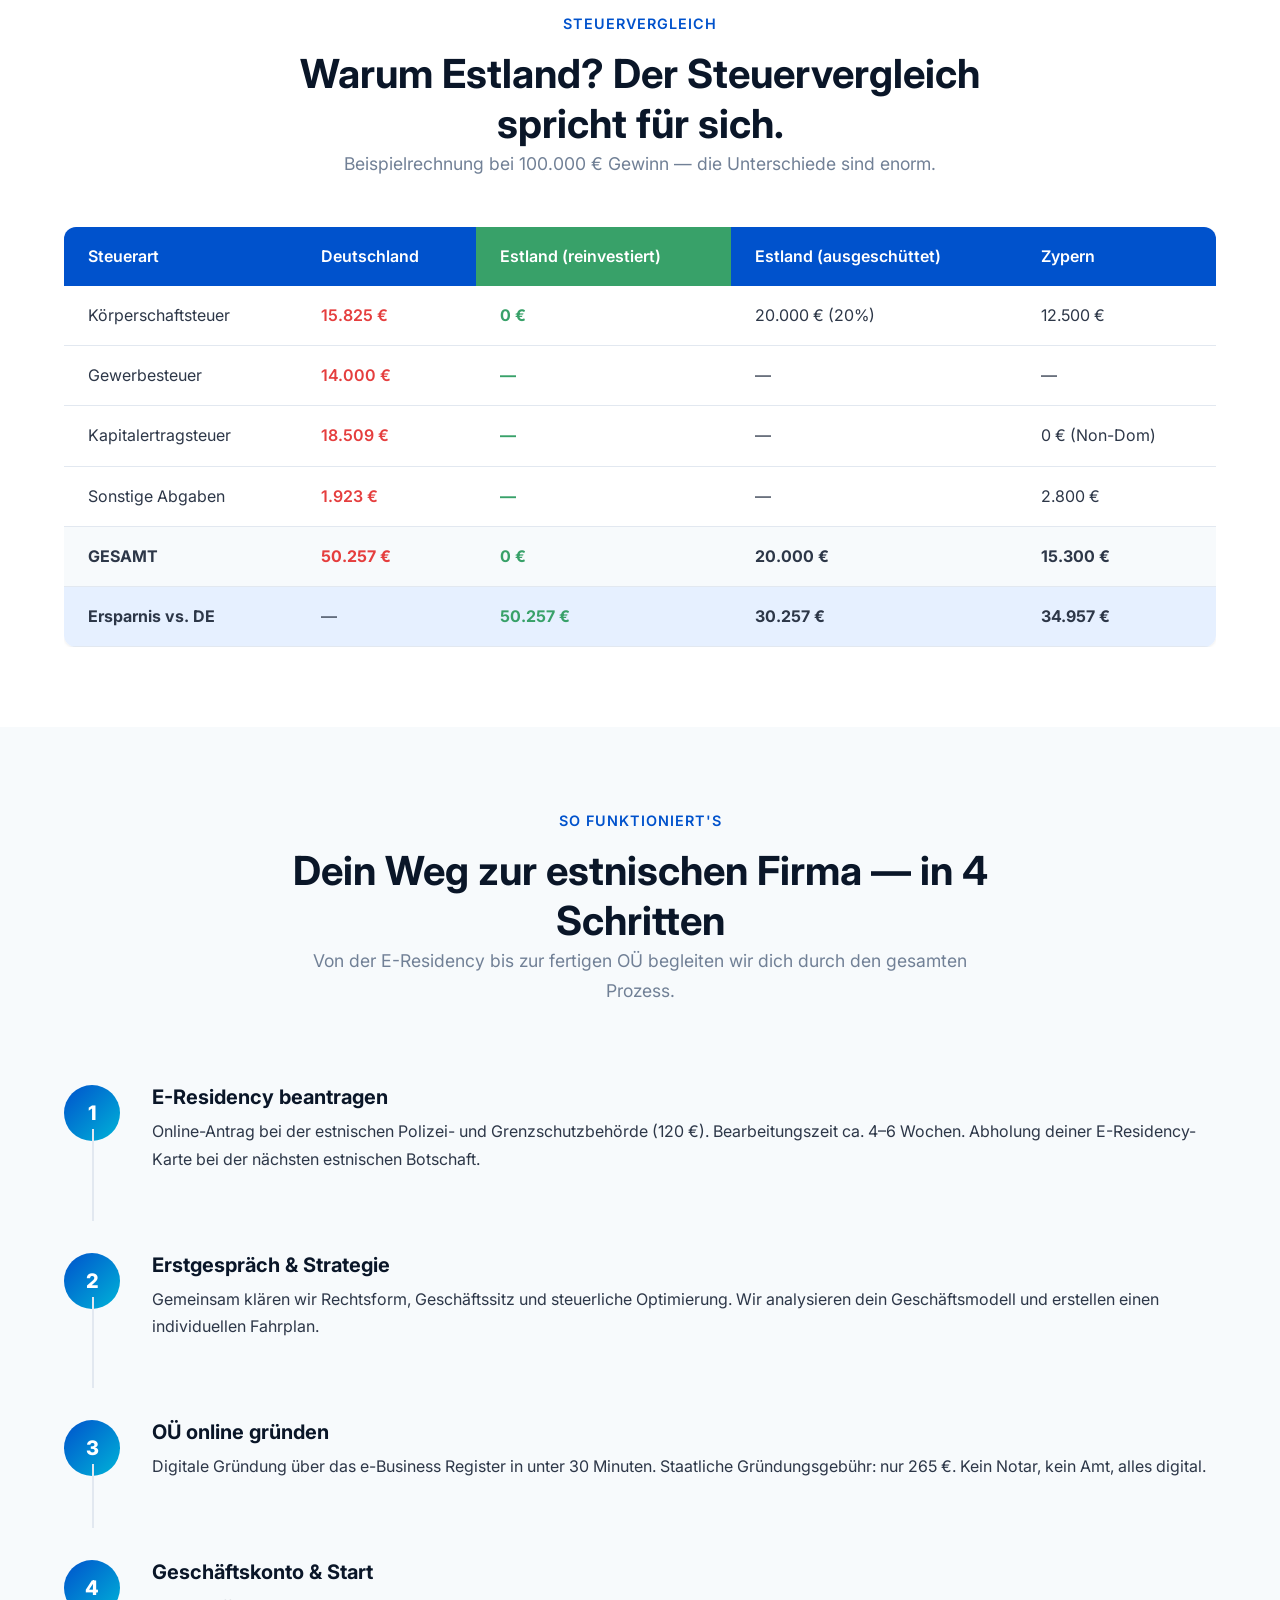
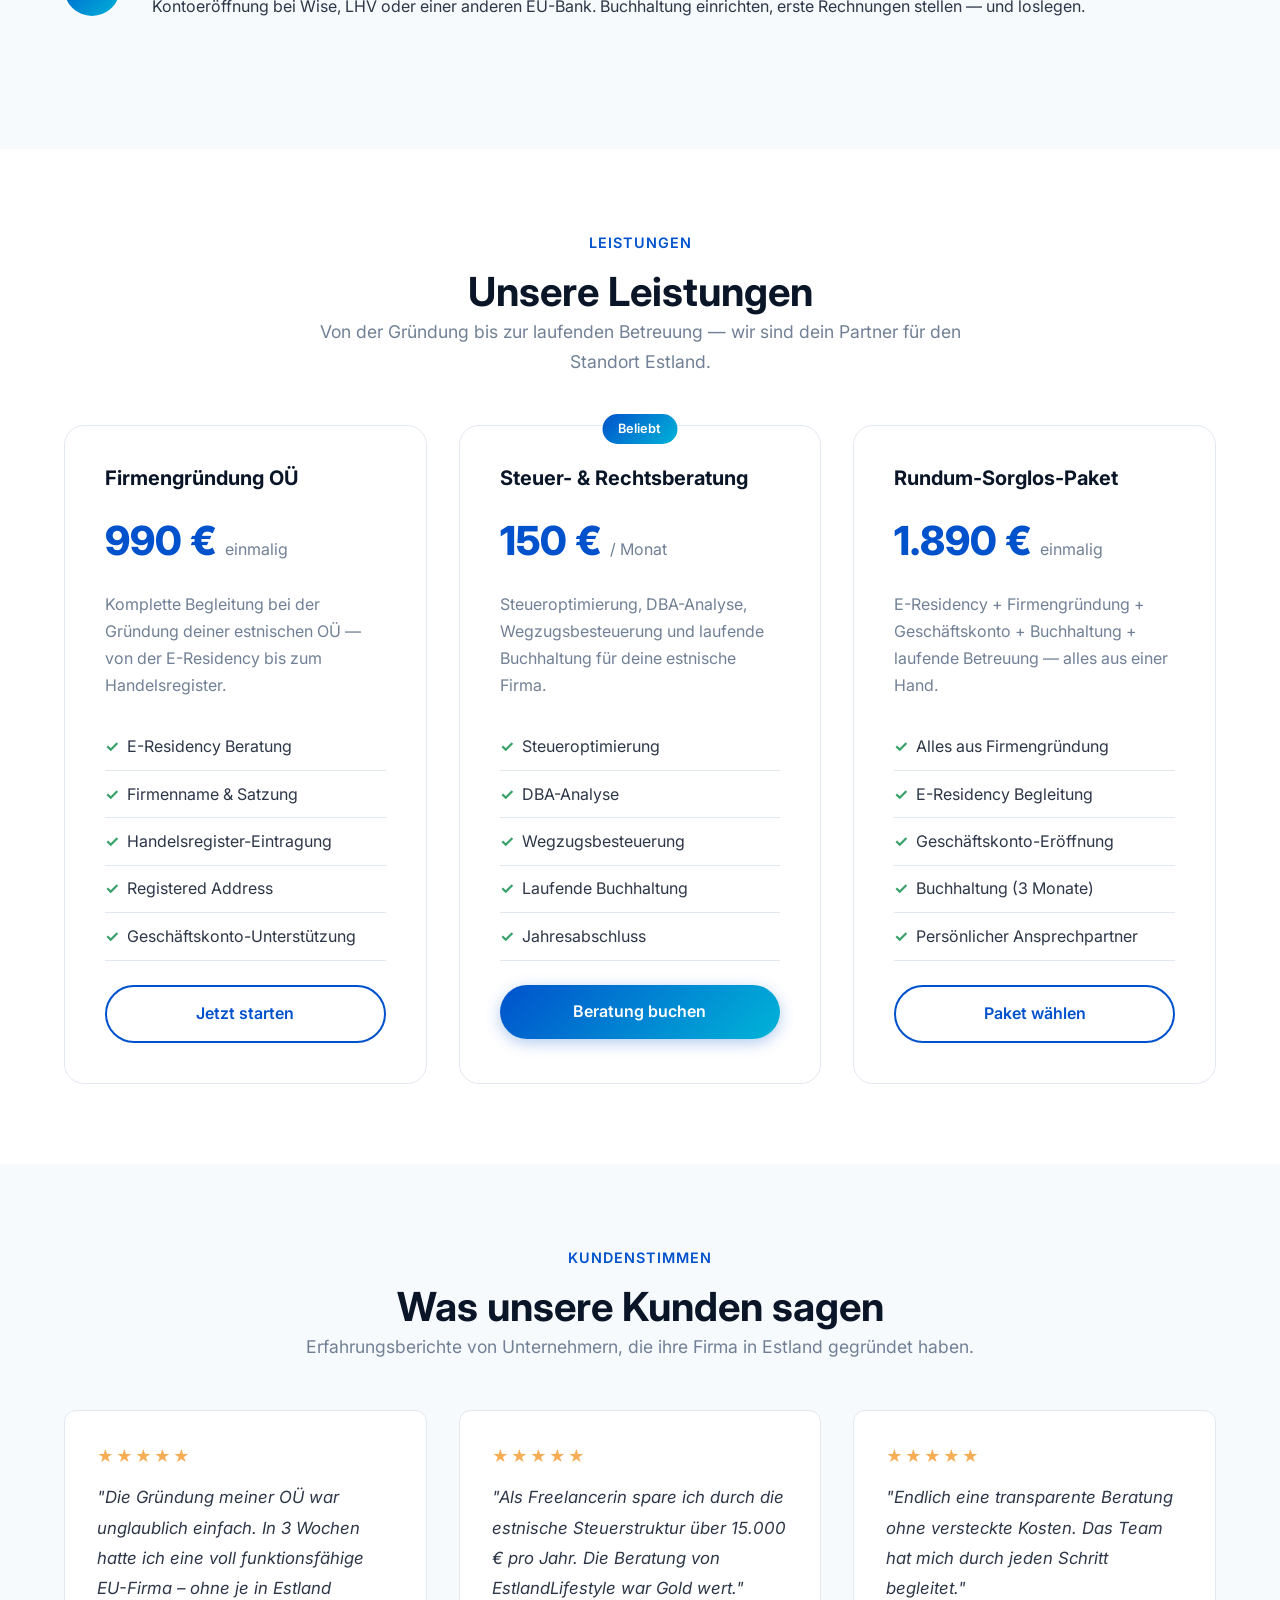
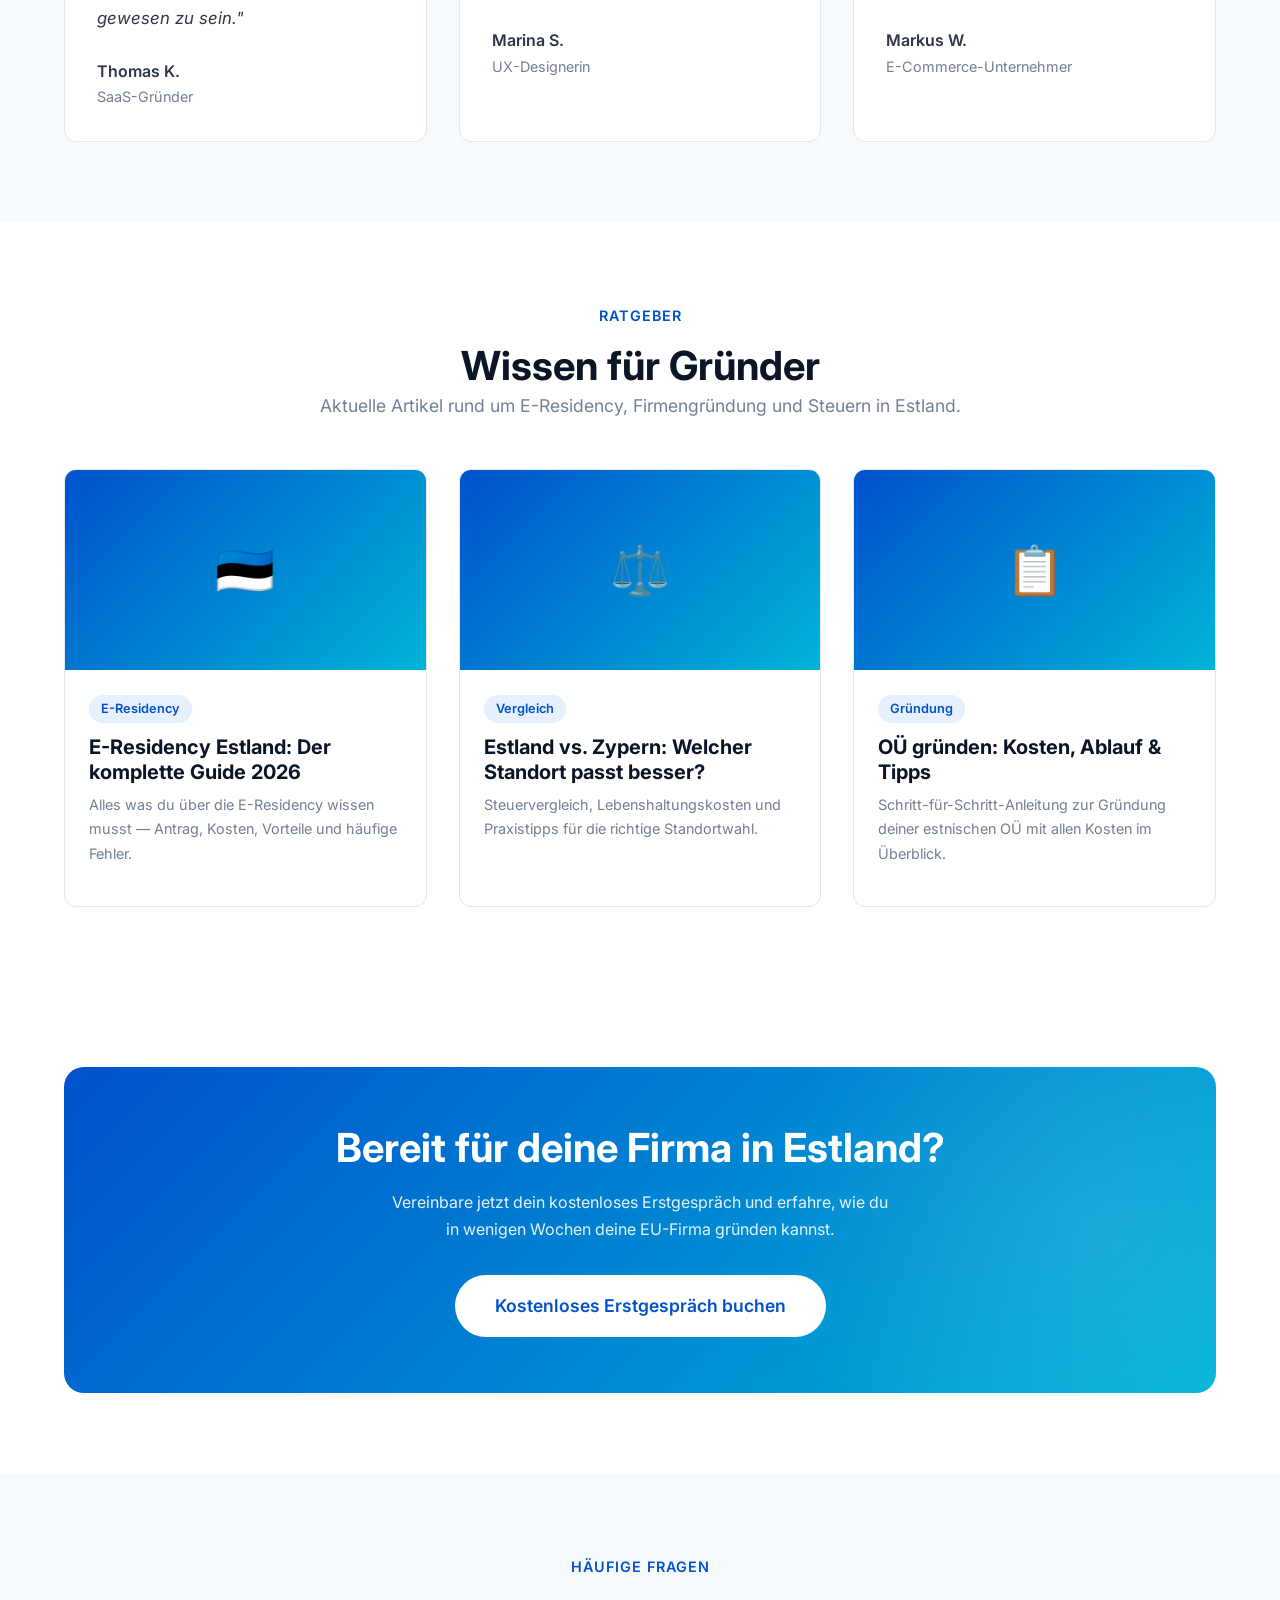
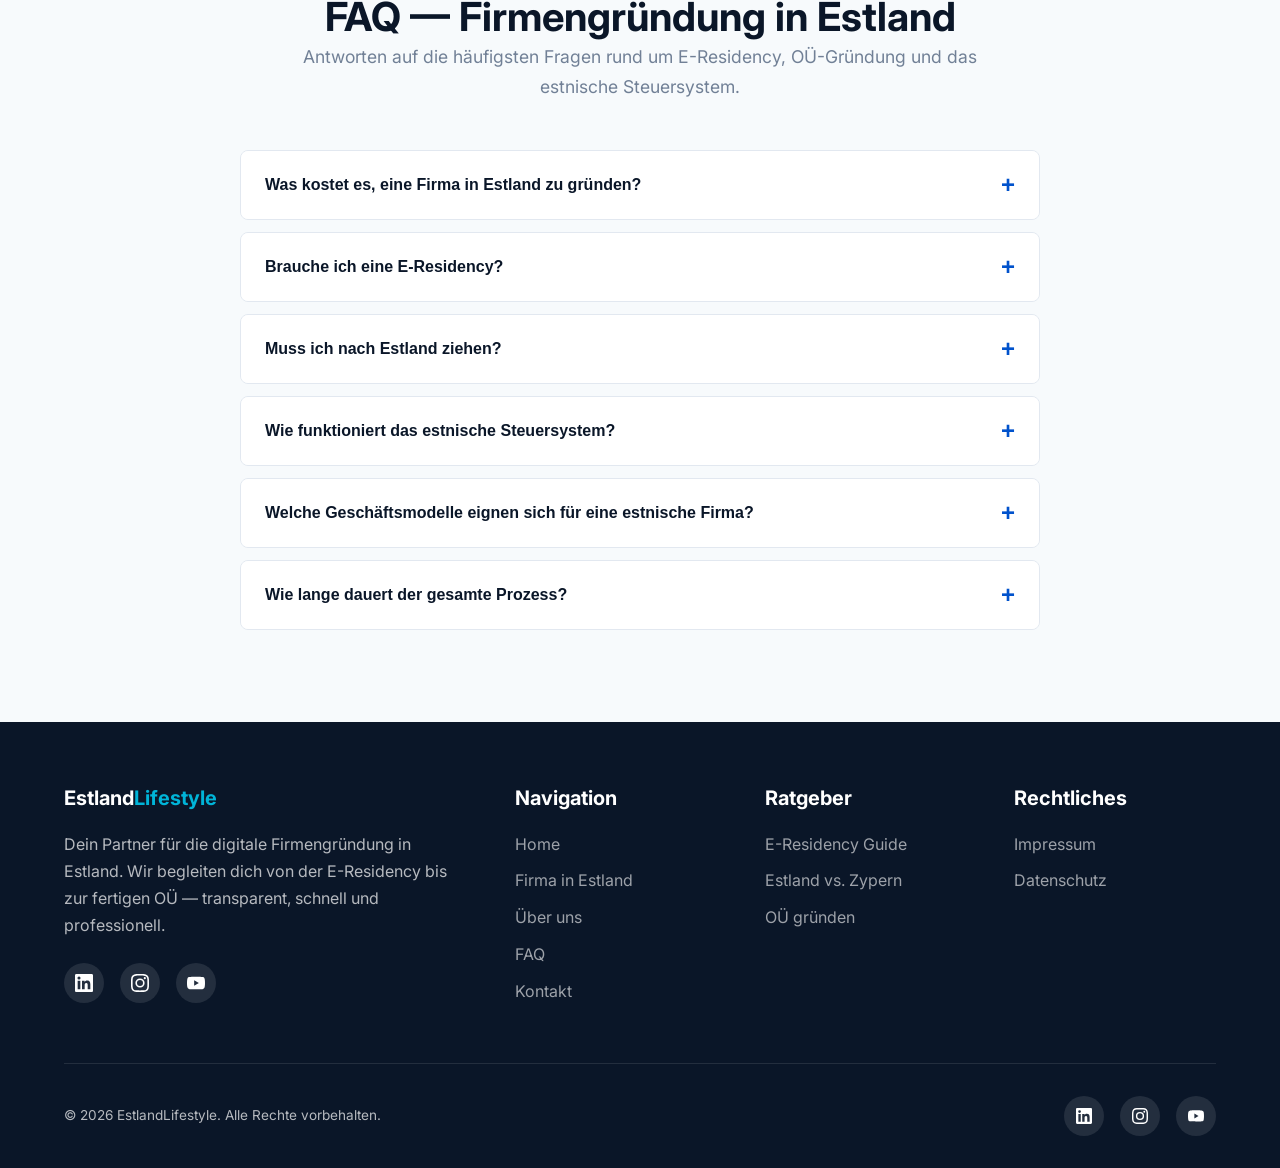
==== commit 2952780f: "Add Impressum & Datenschutz pages, remove AGB links Legal pages based on goglobal.associates (IFCO L" ====
--- a/index.html
+++ b/index.html
@@ -446,7 +446,6 @@
           <ul class="footer-links">
             <li><a href="impressum.html">Impressum</a></li>
             <li><a href="datenschutz.html">Datenschutz</a></li>
-            <li><a href="agb.html">AGB</a></li>
           </ul>
         </div>
       </div>
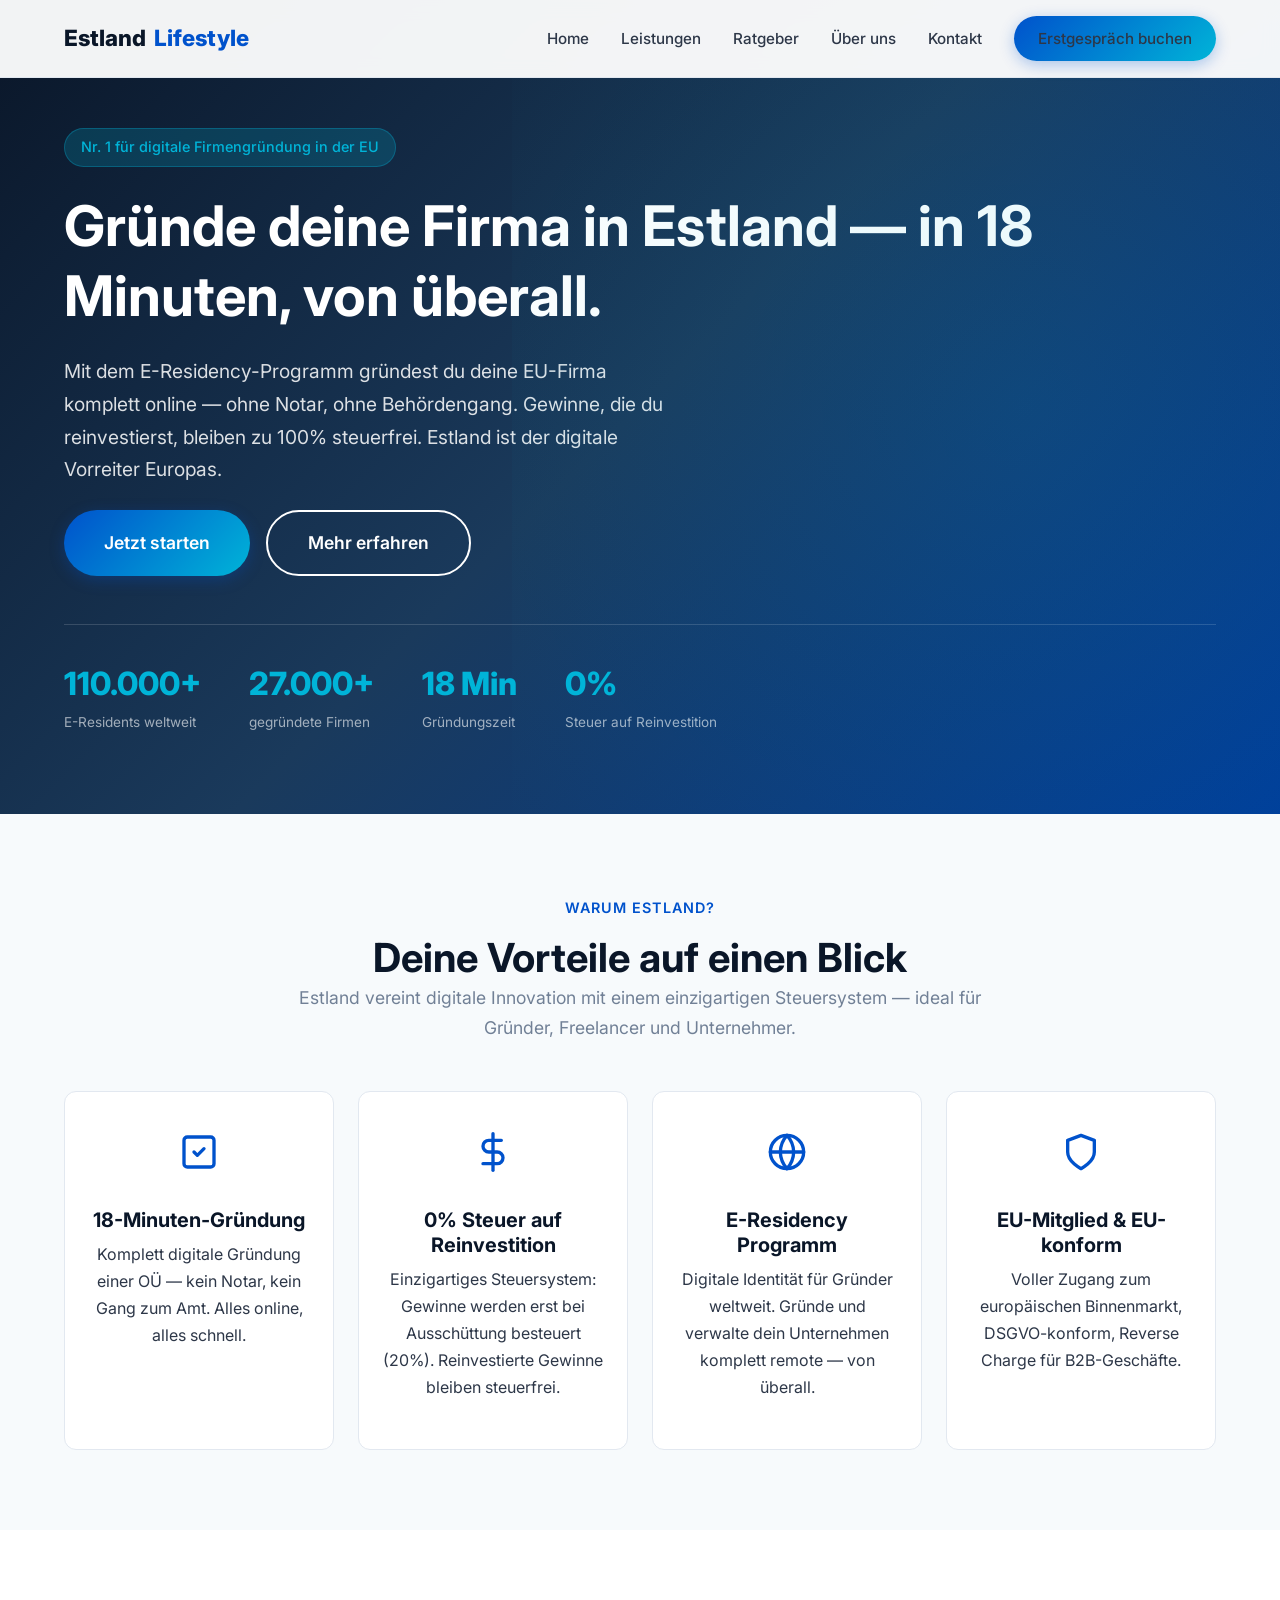
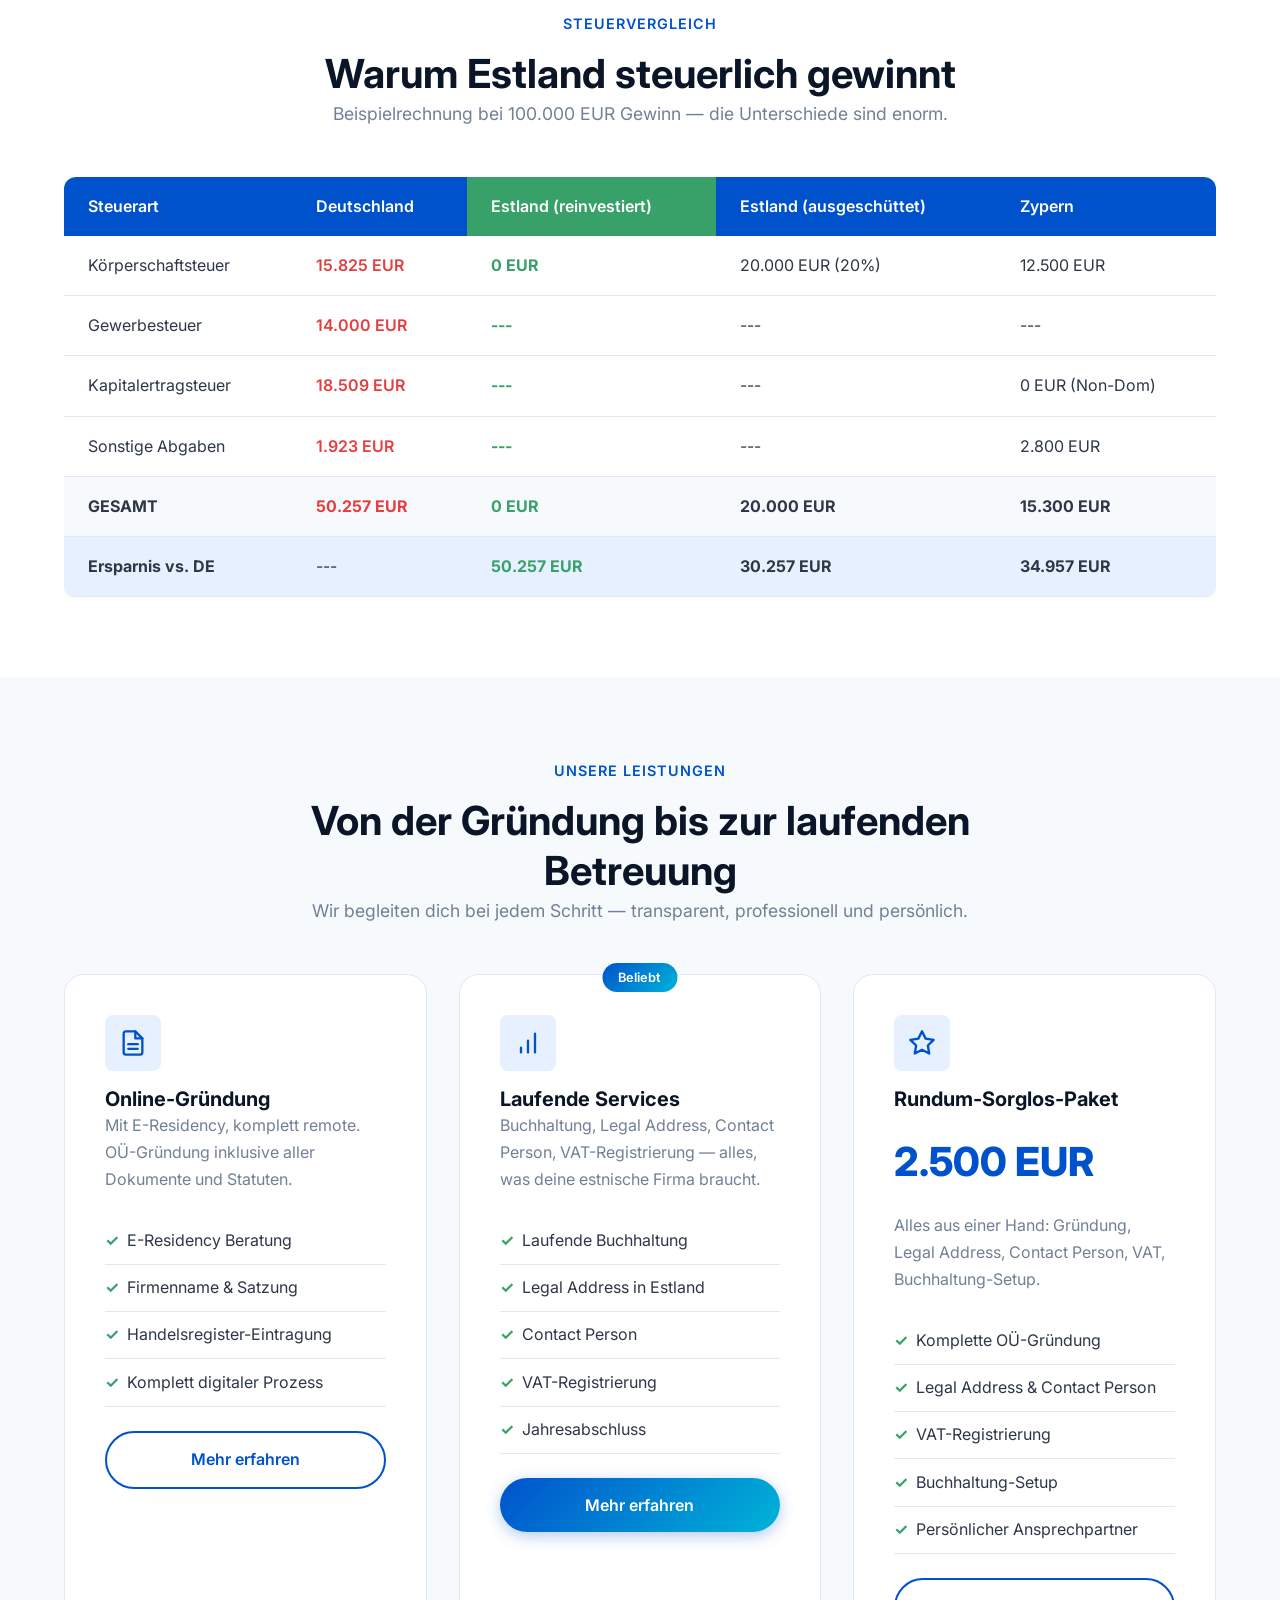
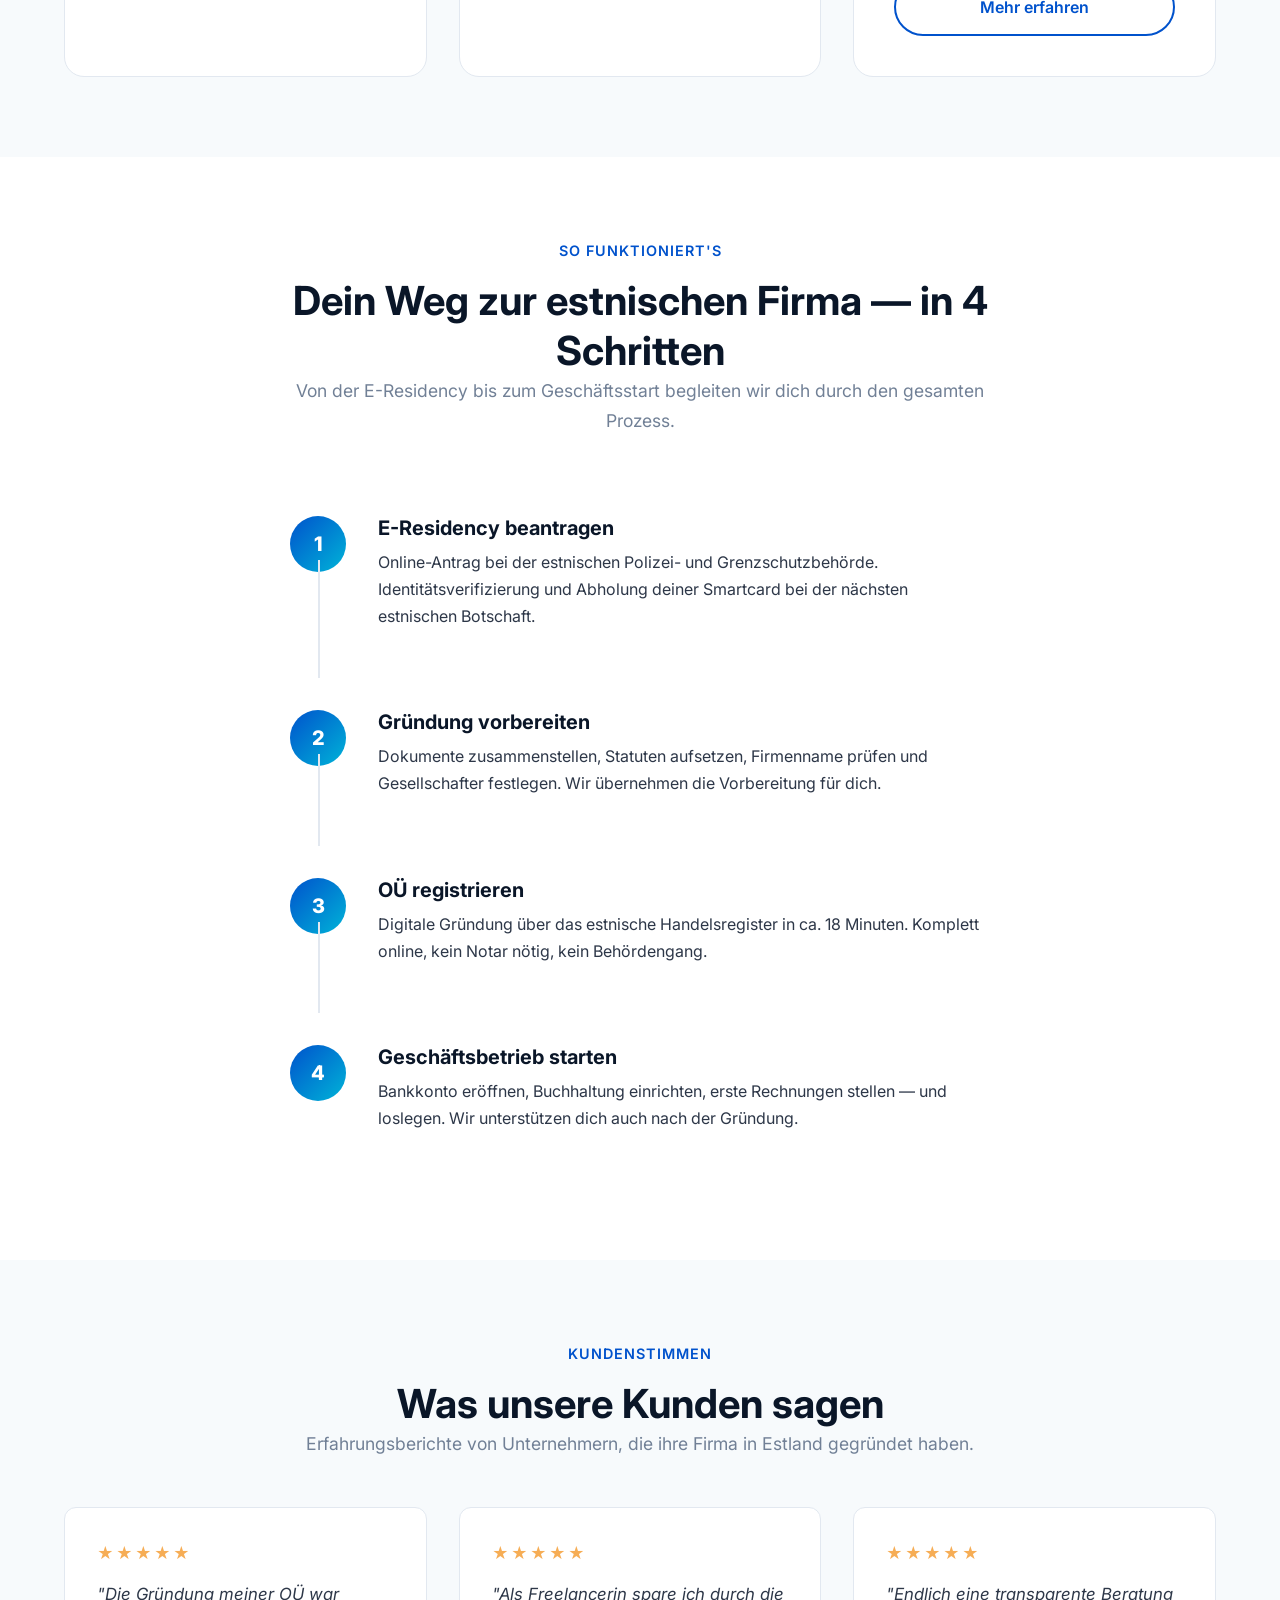
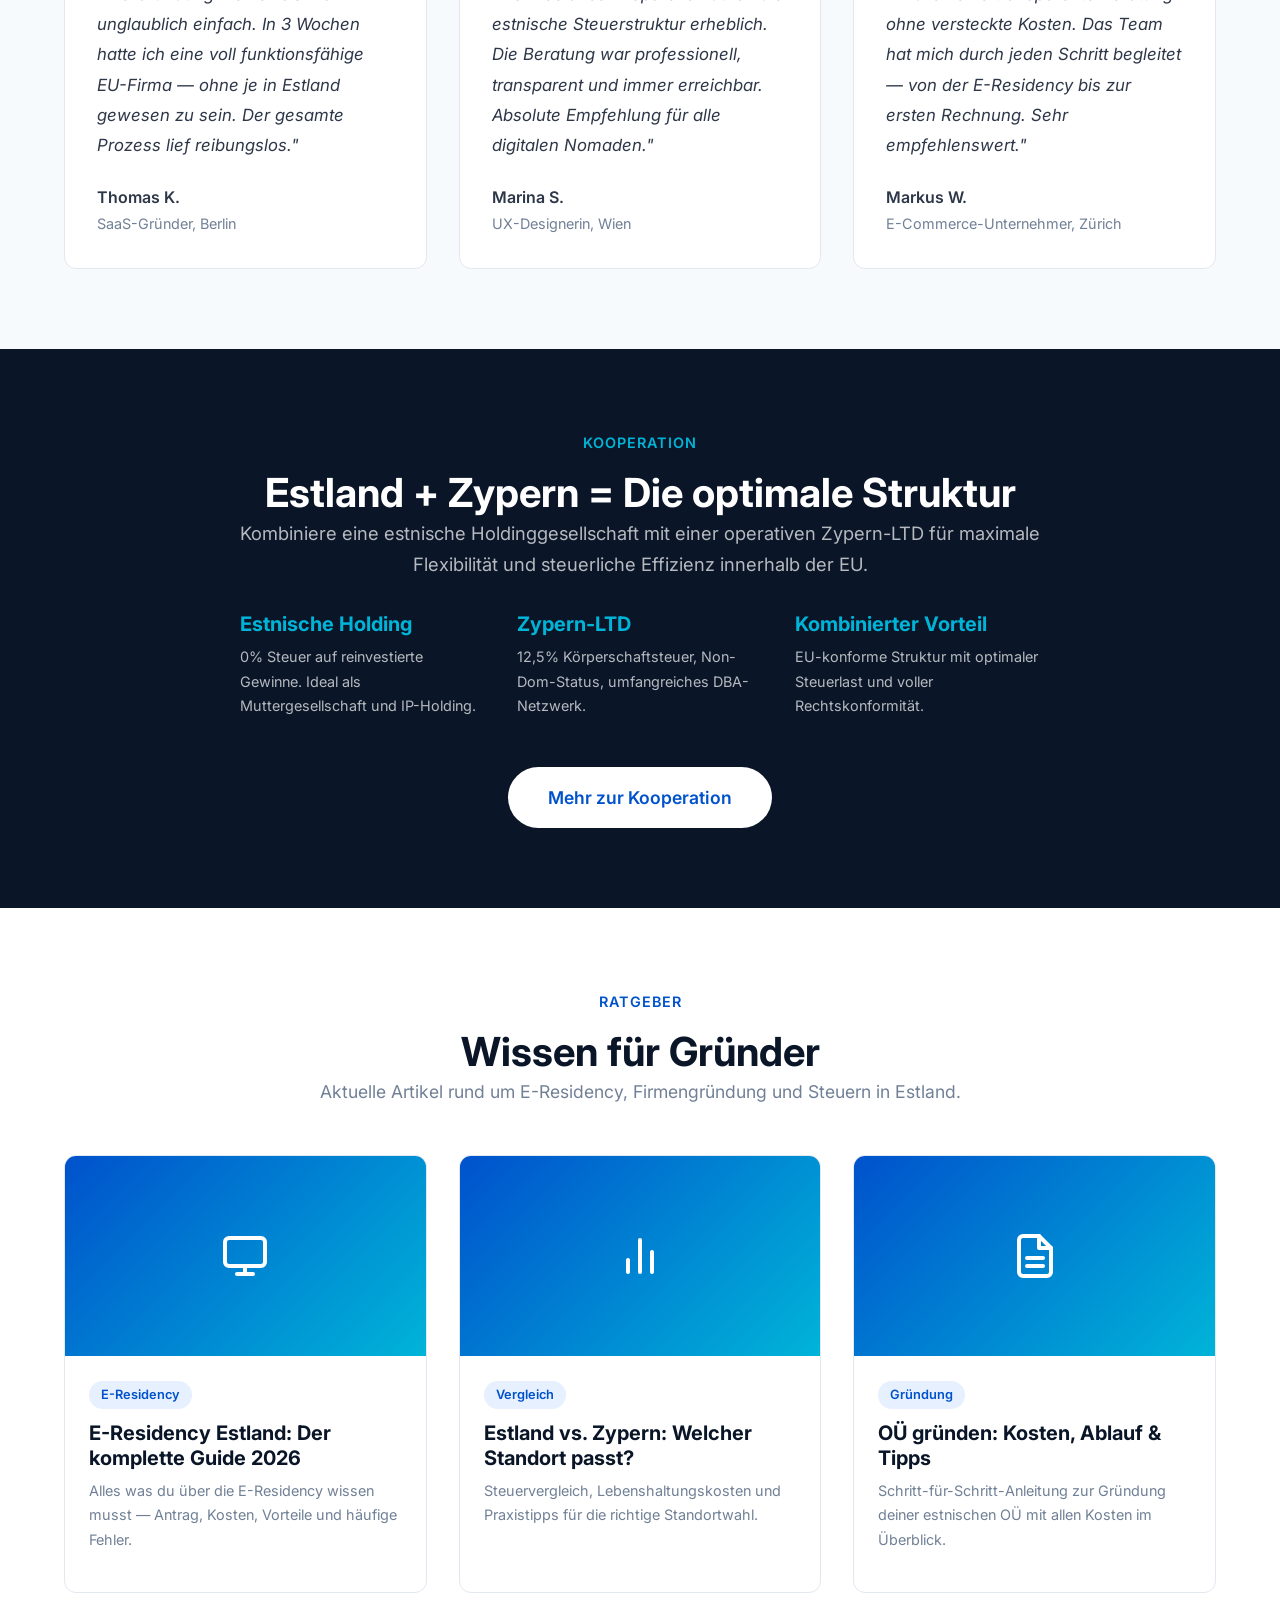
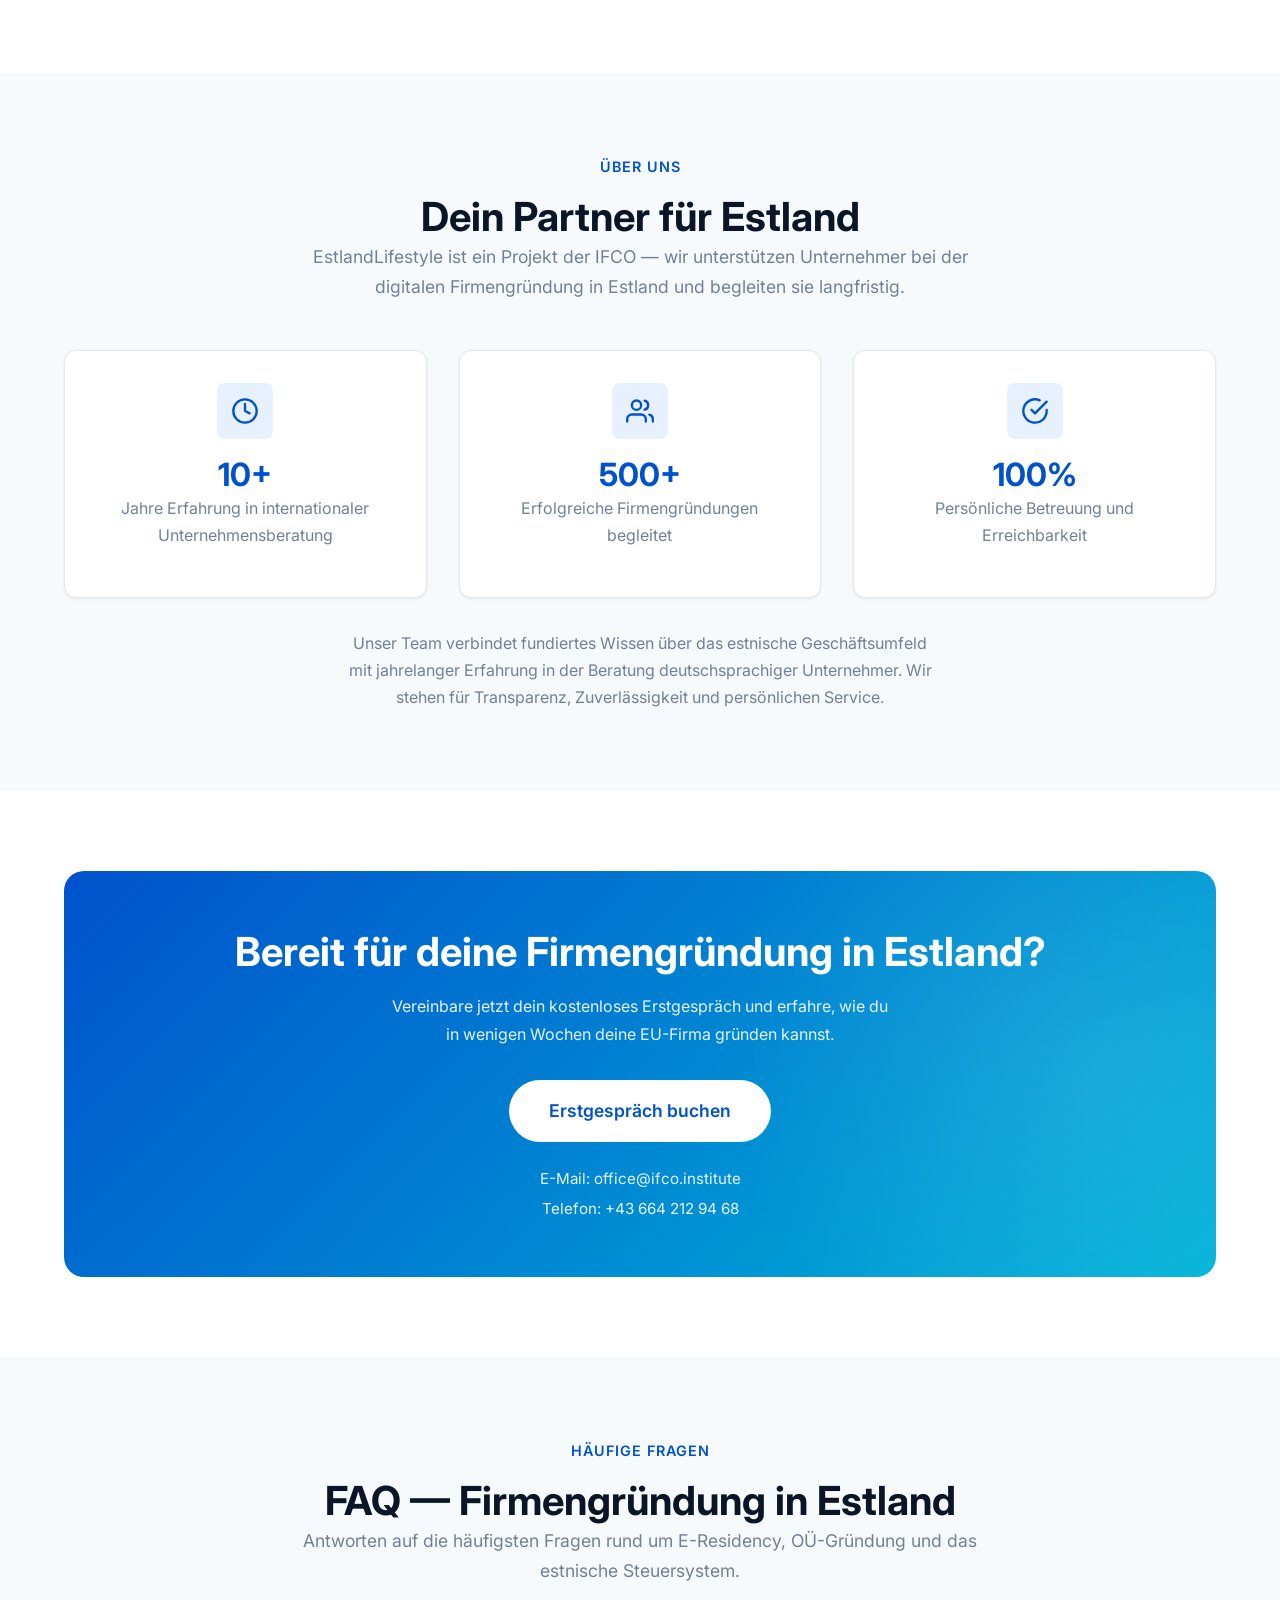
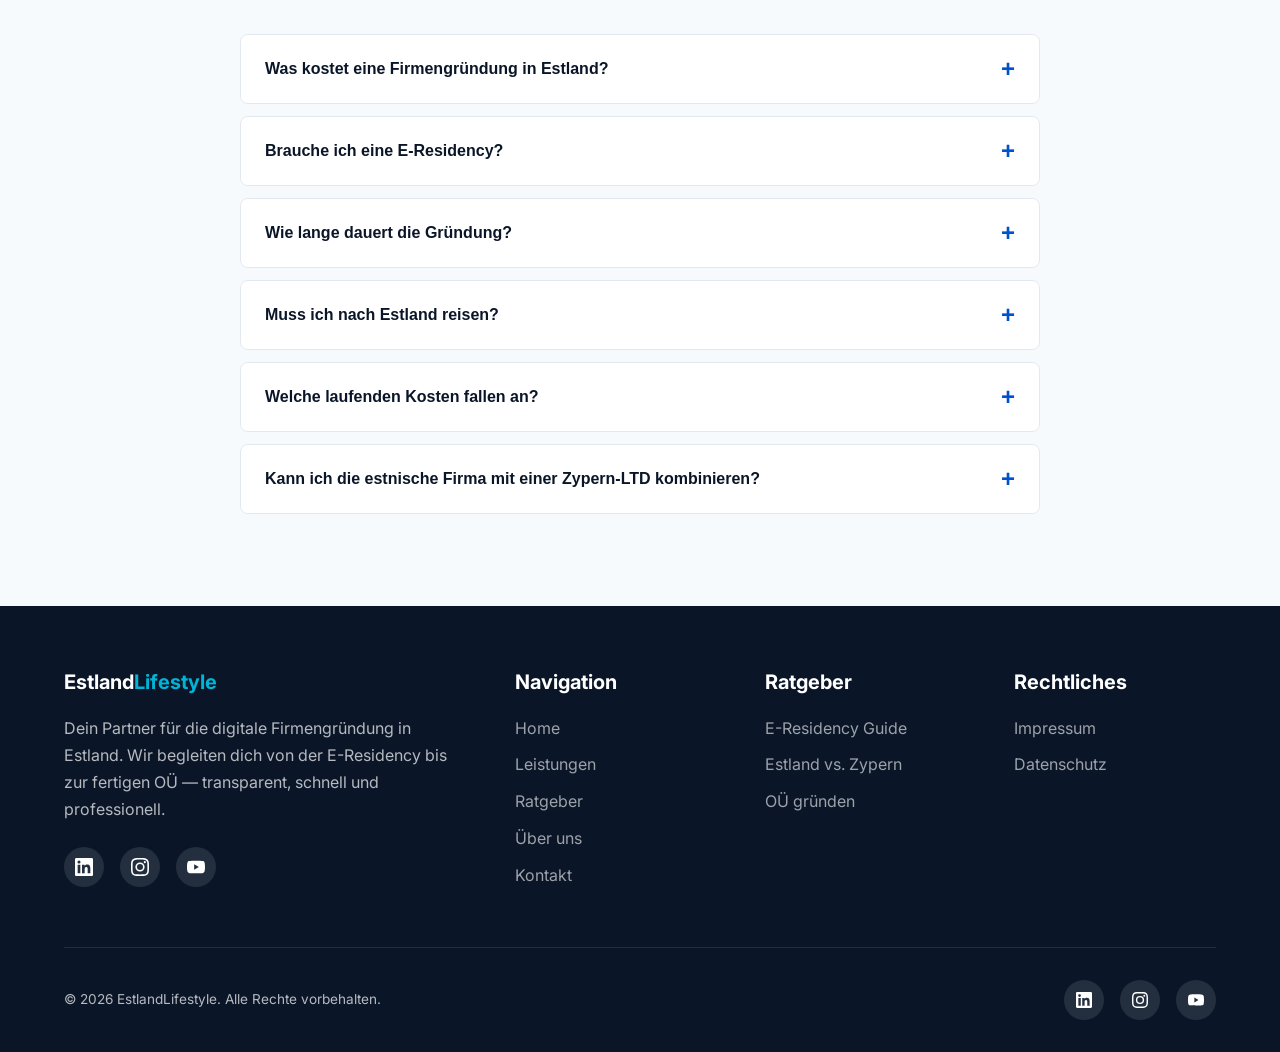
==== commit f7e6e967: "Complete rebrand: new service catalog, kooperation page, nav updates - Rebuilt index.html with new b" ====
--- a/index.html
+++ b/index.html
@@ -5,8 +5,10 @@
   <meta name="viewport" content="width=device-width, initial-scale=1.0">
   <title>EstlandLifestyle - Firmengründung in Estland mit E-Residency</title>
   <meta name="description" content="Gründe deine Firma in Estland — komplett digital, in 18 Minuten, von überall. E-Residency, 0% Steuer auf reinvestierte Gewinne, EU-Zugang. Jetzt beraten lassen.">
-  <meta name="keywords" content="Firmengründung Estland, E-Residency, OÜ gründen, Estland Firma, digitale Firmengründung, Steueroptimierung Estland">
+  <meta name="keywords" content="Firmengründung Estland, E-Residency, OÜ gründen, Estland Firma, digitale Firmengründung, Steueroptimierung Estland, estnische Firma gründen">
   <meta name="author" content="EstlandLifestyle">
+  <meta name="robots" content="index, follow">
+  <link rel="canonical" href="https://estlandlifestyle.com/">
 
   <!-- Open Graph -->
   <meta property="og:title" content="EstlandLifestyle - Firmengründung in Estland mit E-Residency">
@@ -21,6 +23,7 @@
   <meta name="twitter:card" content="summary_large_image">
   <meta name="twitter:title" content="EstlandLifestyle - Firmengründung in Estland mit E-Residency">
   <meta name="twitter:description" content="Gründe deine Firma in Estland — komplett digital, in 18 Minuten, von überall.">
+  <meta name="twitter:image" content="https://estlandlifestyle.com/img/og-image.jpg">
 
   <!-- Favicon -->
   <link rel="icon" type="image/png" href="img/favicon.png">
@@ -41,22 +44,22 @@
       <a href="index.html" class="nav-logo">Estland<span>Lifestyle</span></a>
       <ul class="nav-links">
         <li><a href="index.html">Home</a></li>
-        <li><a href="firma-in-estland.html">Firma in Estland</a></li>
+        <li><a href="firma.html">Leistungen</a></li>
         <li><a href="ratgeber/">Ratgeber</a></li>
-        <li><a href="ueber-uns.html">Über uns</a></li>
-        <li><a href="#faq">FAQ</a></li>
+        <li><a href="#about">Über uns</a></li>
+        <li><a href="#kontakt">Kontakt</a></li>
         <li><a href="#kontakt" class="btn btn-primary btn-sm">Erstgespräch buchen</a></li>
       </ul>
       <button class="nav-toggle" aria-label="Menü öffnen">&#9776;</button>
     </div>
   </nav>
 
-  <!-- Hero Section -->
+  <!-- 1. Hero Section -->
   <section class="hero">
     <div class="container">
-      <span class="subtitle">Nr. 1 digitale Firmengründung in der EU</span>
+      <span class="subtitle">Nr. 1 für digitale Firmengründung in der EU</span>
       <h1>Gründe deine Firma in Estland — in 18 Minuten, von überall.</h1>
-      <p>Estland ist der digitale Vorreiter Europas. Mit dem E-Residency-Programm gründest du deine EU-Firma komplett online — ohne Notar, ohne Behördengang. Gewinne, die du reinvestierst, bleiben zu 100% steuerfrei.</p>
+      <p>Mit dem E-Residency-Programm gründest du deine EU-Firma komplett online — ohne Notar, ohne Behördengang. Gewinne, die du reinvestierst, bleiben zu 100% steuerfrei. Estland ist der digitale Vorreiter Europas.</p>
       <div class="flex gap-2 mt-3" style="flex-wrap: wrap;">
         <a href="#kontakt" class="btn btn-primary btn-lg">Jetzt starten</a>
         <a href="#vorteile" class="btn btn-outline btn-lg" style="border-color: #fff; color: #fff;">Mehr erfahren</a>
@@ -64,7 +67,7 @@
       <div class="hero-stats">
         <div>
           <div class="hero-stat-value">110.000+</div>
-          <div class="hero-stat-label">E-Residents</div>
+          <div class="hero-stat-label">E-Residents weltweit</div>
         </div>
         <div>
           <div class="hero-stat-value">27.000+</div>
@@ -82,8 +85,8 @@
     </div>
   </section>
 
-  <!-- USP Section -->
-  <section class="section section-alt">
+  <!-- 2. USP Grid -->
+  <section class="section section-alt" id="vorteile">
     <div class="container">
       <div class="section-header">
         <span class="section-label">Warum Estland?</span>
@@ -92,22 +95,30 @@
       </div>
       <div class="usp-grid">
         <div class="usp-card">
-          <div class="usp-icon">🏛️</div>
+          <div class="usp-icon">
+            <svg width="40" height="40" viewBox="0 0 24 24" fill="none" stroke="var(--primary)" stroke-width="2" stroke-linecap="round" stroke-linejoin="round"><rect x="3" y="3" width="18" height="18" rx="2"/><path d="M9 12l2 2 4-4"/></svg>
+          </div>
           <h4>18-Minuten-Gründung</h4>
           <p>Komplett digitale Gründung einer OÜ — kein Notar, kein Gang zum Amt. Alles online, alles schnell.</p>
         </div>
         <div class="usp-card">
-          <div class="usp-icon">💰</div>
+          <div class="usp-icon">
+            <svg width="40" height="40" viewBox="0 0 24 24" fill="none" stroke="var(--primary)" stroke-width="2" stroke-linecap="round" stroke-linejoin="round"><line x1="12" y1="1" x2="12" y2="23"/><path d="M17 5H9.5a3.5 3.5 0 000 7h5a3.5 3.5 0 010 7H6"/></svg>
+          </div>
           <h4>0% Steuer auf Reinvestition</h4>
           <p>Einzigartiges Steuersystem: Gewinne werden erst bei Ausschüttung besteuert (20%). Reinvestierte Gewinne bleiben steuerfrei.</p>
         </div>
         <div class="usp-card">
-          <div class="usp-icon">🌍</div>
+          <div class="usp-icon">
+            <svg width="40" height="40" viewBox="0 0 24 24" fill="none" stroke="var(--primary)" stroke-width="2" stroke-linecap="round" stroke-linejoin="round"><circle cx="12" cy="12" r="10"/><line x1="2" y1="12" x2="22" y2="12"/><path d="M12 2a15.3 15.3 0 014 10 15.3 15.3 0 01-4 10 15.3 15.3 0 01-4-10 15.3 15.3 0 014-10z"/></svg>
+          </div>
           <h4>E-Residency Programm</h4>
-          <p>Digitale Identität für Gründer weltweit. Gründe und verwalte dein Unternehmen komplett remote.</p>
+          <p>Digitale Identität für Gründer weltweit. Gründe und verwalte dein Unternehmen komplett remote — von überall.</p>
         </div>
         <div class="usp-card">
-          <div class="usp-icon">🇪🇺</div>
+          <div class="usp-icon">
+            <svg width="40" height="40" viewBox="0 0 24 24" fill="none" stroke="var(--primary)" stroke-width="2" stroke-linecap="round" stroke-linejoin="round"><path d="M12 22s8-4 8-10V5l-8-3-8 3v7c0 6 8 10 8 10z"/></svg>
+          </div>
           <h4>EU-Mitglied &amp; EU-konform</h4>
           <p>Voller Zugang zum europäischen Binnenmarkt, DSGVO-konform, Reverse Charge für B2B-Geschäfte.</p>
         </div>
@@ -115,13 +126,13 @@
     </div>
   </section>
 
-  <!-- Steuervergleich Section -->
-  <section class="section" id="vorteile">
+  <!-- 3. Steuervergleich -->
+  <section class="section">
     <div class="container">
       <div class="section-header">
         <span class="section-label">Steuervergleich</span>
-        <h2>Warum Estland? Der Steuervergleich spricht für sich.</h2>
-        <p>Beispielrechnung bei 100.000 € Gewinn — die Unterschiede sind enorm.</p>
+        <h2>Warum Estland steuerlich gewinnt</h2>
+        <p>Beispielrechnung bei 100.000 EUR Gewinn — die Unterschiede sind enorm.</p>
       </div>
       <div style="overflow-x: auto;">
         <table class="comparison-table">
@@ -137,45 +148,45 @@
           <tbody>
             <tr>
               <td>Körperschaftsteuer</td>
-              <td class="negative-cell">15.825 €</td>
-              <td class="highlight-cell">0 €</td>
-              <td>20.000 € (20%)</td>
-              <td>12.500 €</td>
+              <td class="negative-cell">15.825 EUR</td>
+              <td class="highlight-cell">0 EUR</td>
+              <td>20.000 EUR (20%)</td>
+              <td>12.500 EUR</td>
             </tr>
             <tr>
               <td>Gewerbesteuer</td>
-              <td class="negative-cell">14.000 €</td>
-              <td class="highlight-cell">—</td>
-              <td>—</td>
-              <td>—</td>
+              <td class="negative-cell">14.000 EUR</td>
+              <td class="highlight-cell">---</td>
+              <td>---</td>
+              <td>---</td>
             </tr>
             <tr>
               <td>Kapitalertragsteuer</td>
-              <td class="negative-cell">18.509 €</td>
-              <td class="highlight-cell">—</td>
-              <td>—</td>
-              <td>0 € (Non-Dom)</td>
+              <td class="negative-cell">18.509 EUR</td>
+              <td class="highlight-cell">---</td>
+              <td>---</td>
+              <td>0 EUR (Non-Dom)</td>
             </tr>
             <tr>
               <td>Sonstige Abgaben</td>
-              <td class="negative-cell">1.923 €</td>
-              <td class="highlight-cell">—</td>
-              <td>—</td>
-              <td>2.800 €</td>
+              <td class="negative-cell">1.923 EUR</td>
+              <td class="highlight-cell">---</td>
+              <td>---</td>
+              <td>2.800 EUR</td>
             </tr>
             <tr style="font-weight: 700; background: var(--bg-alt);">
               <td><strong>GESAMT</strong></td>
-              <td class="negative-cell"><strong>50.257 €</strong></td>
-              <td class="highlight-cell"><strong>0 €</strong></td>
-              <td><strong>20.000 €</strong></td>
-              <td><strong>15.300 €</strong></td>
+              <td class="negative-cell"><strong>50.257 EUR</strong></td>
+              <td class="highlight-cell"><strong>0 EUR</strong></td>
+              <td><strong>20.000 EUR</strong></td>
+              <td><strong>15.300 EUR</strong></td>
             </tr>
             <tr style="background: var(--primary-light);">
               <td><strong>Ersparnis vs. DE</strong></td>
-              <td>—</td>
-              <td class="highlight-cell"><strong>50.257 €</strong></td>
-              <td><strong>30.257 €</strong></td>
-              <td><strong>34.957 €</strong></td>
+              <td>---</td>
+              <td class="highlight-cell"><strong>50.257 EUR</strong></td>
+              <td><strong>30.257 EUR</strong></td>
+              <td><strong>34.957 EUR</strong></td>
             </tr>
           </tbody>
         </table>
@@ -183,100 +194,106 @@
     </div>
   </section>
 
-  <!-- Process Steps -->
+  <!-- 4. Leistungen Overview -->
   <section class="section section-alt">
+    <div class="container">
+      <div class="section-header">
+        <span class="section-label">Unsere Leistungen</span>
+        <h2>Von der Gründung bis zur laufenden Betreuung</h2>
+        <p>Wir begleiten dich bei jedem Schritt — transparent, professionell und persönlich.</p>
+      </div>
+      <div class="pricing-grid">
+        <div class="pricing-card">
+          <div class="card-icon">
+            <svg width="28" height="28" viewBox="0 0 24 24" fill="none" stroke="var(--primary)" stroke-width="2" stroke-linecap="round" stroke-linejoin="round"><path d="M14 2H6a2 2 0 00-2 2v16a2 2 0 002 2h12a2 2 0 002-2V8z"/><polyline points="14 2 14 8 20 8"/><line x1="16" y1="13" x2="8" y2="13"/><line x1="16" y1="17" x2="8" y2="17"/></svg>
+          </div>
+          <h4>Online-Gründung</h4>
+          <p class="text-light">Mit E-Residency, komplett remote. OÜ-Gründung inklusive aller Dokumente und Statuten.</p>
+          <ul class="pricing-features">
+            <li>E-Residency Beratung</li>
+            <li>Firmenname &amp; Satzung</li>
+            <li>Handelsregister-Eintragung</li>
+            <li>Komplett digitaler Prozess</li>
+          </ul>
+          <a href="firma.html" class="btn btn-outline" style="width: 100%; justify-content: center;">Mehr erfahren</a>
+        </div>
+        <div class="pricing-card card-highlight">
+          <div class="card-icon">
+            <svg width="28" height="28" viewBox="0 0 24 24" fill="none" stroke="var(--primary)" stroke-width="2" stroke-linecap="round" stroke-linejoin="round"><path d="M12 20V10"/><path d="M18 20V4"/><path d="M6 20v-4"/></svg>
+          </div>
+          <h4>Laufende Services</h4>
+          <p class="text-light">Buchhaltung, Legal Address, Contact Person, VAT-Registrierung — alles, was deine estnische Firma braucht.</p>
+          <ul class="pricing-features">
+            <li>Laufende Buchhaltung</li>
+            <li>Legal Address in Estland</li>
+            <li>Contact Person</li>
+            <li>VAT-Registrierung</li>
+            <li>Jahresabschluss</li>
+          </ul>
+          <a href="firma.html" class="btn btn-primary" style="width: 100%; justify-content: center;">Mehr erfahren</a>
+        </div>
+        <div class="pricing-card">
+          <div class="card-icon">
+            <svg width="28" height="28" viewBox="0 0 24 24" fill="none" stroke="var(--primary)" stroke-width="2" stroke-linecap="round" stroke-linejoin="round"><path d="M12 2l3.09 6.26L22 9.27l-5 4.87 1.18 6.88L12 17.77l-6.18 3.25L7 14.14 2 9.27l6.91-1.01L12 2z"/></svg>
+          </div>
+          <h4>Rundum-Sorglos-Paket</h4>
+          <div class="pricing-price">2.500 EUR</div>
+          <p class="text-light">Alles aus einer Hand: Gründung, Legal Address, Contact Person, VAT, Buchhaltung-Setup.</p>
+          <ul class="pricing-features">
+            <li>Komplette OÜ-Gründung</li>
+            <li>Legal Address &amp; Contact Person</li>
+            <li>VAT-Registrierung</li>
+            <li>Buchhaltung-Setup</li>
+            <li>Persönlicher Ansprechpartner</li>
+          </ul>
+          <a href="firma.html" class="btn btn-outline" style="width: 100%; justify-content: center;">Mehr erfahren</a>
+        </div>
+      </div>
+    </div>
+  </section>
+
+  <!-- 5. Gründungsprozess -->
+  <section class="section">
     <div class="container">
       <div class="section-header">
         <span class="section-label">So funktioniert's</span>
         <h2>Dein Weg zur estnischen Firma — in 4 Schritten</h2>
-        <p>Von der E-Residency bis zur fertigen OÜ begleiten wir dich durch den gesamten Prozess.</p>
-      </div>
-      <div class="steps">
+        <p>Von der E-Residency bis zum Geschäftsstart begleiten wir dich durch den gesamten Prozess.</p>
+      </div>
+      <div class="steps" style="max-width: 700px; margin: 0 auto;">
         <div class="step">
           <div class="step-number">1</div>
           <div class="step-content">
             <h4>E-Residency beantragen</h4>
-            <p>Online-Antrag bei der estnischen Polizei- und Grenzschutzbehörde (120 €). Bearbeitungszeit ca. 4–6 Wochen. Abholung deiner E-Residency-Karte bei der nächsten estnischen Botschaft.</p>
+            <p>Online-Antrag bei der estnischen Polizei- und Grenzschutzbehörde. Identitätsverifizierung und Abholung deiner Smartcard bei der nächsten estnischen Botschaft.</p>
           </div>
         </div>
         <div class="step">
           <div class="step-number">2</div>
           <div class="step-content">
-            <h4>Erstgespräch &amp; Strategie</h4>
-            <p>Gemeinsam klären wir Rechtsform, Geschäftssitz und steuerliche Optimierung. Wir analysieren dein Geschäftsmodell und erstellen einen individuellen Fahrplan.</p>
+            <h4>Gründung vorbereiten</h4>
+            <p>Dokumente zusammenstellen, Statuten aufsetzen, Firmenname prüfen und Gesellschafter festlegen. Wir übernehmen die Vorbereitung für dich.</p>
           </div>
         </div>
         <div class="step">
           <div class="step-number">3</div>
           <div class="step-content">
-            <h4>OÜ online gründen</h4>
-            <p>Digitale Gründung über das e-Business Register in unter 30 Minuten. Staatliche Gründungsgebühr: nur 265 €. Kein Notar, kein Amt, alles digital.</p>
+            <h4>OÜ registrieren</h4>
+            <p>Digitale Gründung über das estnische Handelsregister in ca. 18 Minuten. Komplett online, kein Notar nötig, kein Behördengang.</p>
           </div>
         </div>
         <div class="step">
           <div class="step-number">4</div>
           <div class="step-content">
-            <h4>Geschäftskonto &amp; Start</h4>
-            <p>Kontoeröffnung bei Wise, LHV oder einer anderen EU-Bank. Buchhaltung einrichten, erste Rechnungen stellen — und loslegen.</p>
-          </div>
-        </div>
-      </div>
-    </div>
-  </section>
-
-  <!-- Services Overview -->
-  <section class="section">
-    <div class="container">
-      <div class="section-header">
-        <span class="section-label">Leistungen</span>
-        <h2>Unsere Leistungen</h2>
-        <p>Von der Gründung bis zur laufenden Betreuung — wir sind dein Partner für den Standort Estland.</p>
-      </div>
-      <div class="pricing-grid">
-        <div class="pricing-card">
-          <h4>Firmengründung OÜ</h4>
-          <div class="pricing-price">990 € <span>einmalig</span></div>
-          <p class="text-light">Komplette Begleitung bei der Gründung deiner estnischen OÜ — von der E-Residency bis zum Handelsregister.</p>
-          <ul class="pricing-features">
-            <li>E-Residency Beratung</li>
-            <li>Firmenname &amp; Satzung</li>
-            <li>Handelsregister-Eintragung</li>
-            <li>Registered Address</li>
-            <li>Geschäftskonto-Unterstützung</li>
-          </ul>
-          <a href="#kontakt" class="btn btn-outline" style="width: 100%; justify-content: center;">Jetzt starten</a>
-        </div>
-        <div class="pricing-card card-highlight">
-          <h4>Steuer- &amp; Rechtsberatung</h4>
-          <div class="pricing-price">150 € <span>/ Monat</span></div>
-          <p class="text-light">Steueroptimierung, DBA-Analyse, Wegzugsbesteuerung und laufende Buchhaltung für deine estnische Firma.</p>
-          <ul class="pricing-features">
-            <li>Steueroptimierung</li>
-            <li>DBA-Analyse</li>
-            <li>Wegzugsbesteuerung</li>
-            <li>Laufende Buchhaltung</li>
-            <li>Jahresabschluss</li>
-          </ul>
-          <a href="#kontakt" class="btn btn-primary" style="width: 100%; justify-content: center;">Beratung buchen</a>
-        </div>
-        <div class="pricing-card">
-          <h4>Rundum-Sorglos-Paket</h4>
-          <div class="pricing-price">1.890 € <span>einmalig</span></div>
-          <p class="text-light">E-Residency + Firmengründung + Geschäftskonto + Buchhaltung + laufende Betreuung — alles aus einer Hand.</p>
-          <ul class="pricing-features">
-            <li>Alles aus Firmengründung</li>
-            <li>E-Residency Begleitung</li>
-            <li>Geschäftskonto-Eröffnung</li>
-            <li>Buchhaltung (3 Monate)</li>
-            <li>Persönlicher Ansprechpartner</li>
-          </ul>
-          <a href="#kontakt" class="btn btn-outline" style="width: 100%; justify-content: center;">Paket wählen</a>
-        </div>
-      </div>
-    </div>
-  </section>
-
-  <!-- Testimonials -->
+            <h4>Geschäftsbetrieb starten</h4>
+            <p>Bankkonto eröffnen, Buchhaltung einrichten, erste Rechnungen stellen — und loslegen. Wir unterstützen dich auch nach der Gründung.</p>
+          </div>
+        </div>
+      </div>
+    </div>
+  </section>
+
+  <!-- 6. Testimonials -->
   <section class="section section-alt">
     <div class="container">
       <div class="section-header">
@@ -287,27 +304,53 @@
       <div class="grid grid-3">
         <div class="testimonial-card">
           <div class="stars">★★★★★</div>
-          <p class="testimonial-text">Die Gründung meiner OÜ war unglaublich einfach. In 3 Wochen hatte ich eine voll funktionsfähige EU-Firma – ohne je in Estland gewesen zu sein.</p>
+          <p class="testimonial-text">Die Gründung meiner OÜ war unglaublich einfach. In 3 Wochen hatte ich eine voll funktionsfähige EU-Firma — ohne je in Estland gewesen zu sein. Der gesamte Prozess lief reibungslos.</p>
           <div class="testimonial-author">Thomas K.</div>
-          <div class="testimonial-role">SaaS-Gründer</div>
+          <div class="testimonial-role">SaaS-Gründer, Berlin</div>
         </div>
         <div class="testimonial-card">
           <div class="stars">★★★★★</div>
-          <p class="testimonial-text">Als Freelancerin spare ich durch die estnische Steuerstruktur über 15.000 € pro Jahr. Die Beratung von EstlandLifestyle war Gold wert.</p>
+          <p class="testimonial-text">Als Freelancerin spare ich durch die estnische Steuerstruktur erheblich. Die Beratung war professionell, transparent und immer erreichbar. Absolute Empfehlung für alle digitalen Nomaden.</p>
           <div class="testimonial-author">Marina S.</div>
-          <div class="testimonial-role">UX-Designerin</div>
+          <div class="testimonial-role">UX-Designerin, Wien</div>
         </div>
         <div class="testimonial-card">
           <div class="stars">★★★★★</div>
-          <p class="testimonial-text">Endlich eine transparente Beratung ohne versteckte Kosten. Das Team hat mich durch jeden Schritt begleitet.</p>
+          <p class="testimonial-text">Endlich eine transparente Beratung ohne versteckte Kosten. Das Team hat mich durch jeden Schritt begleitet — von der E-Residency bis zur ersten Rechnung. Sehr empfehlenswert.</p>
           <div class="testimonial-author">Markus W.</div>
-          <div class="testimonial-role">E-Commerce-Unternehmer</div>
-        </div>
-      </div>
-    </div>
-  </section>
-
-  <!-- Blog Preview -->
+          <div class="testimonial-role">E-Commerce-Unternehmer, Zürich</div>
+        </div>
+      </div>
+    </div>
+  </section>
+
+  <!-- 7. Kooperation Teaser -->
+  <section class="section section-dark">
+    <div class="container">
+      <div style="max-width: 800px; margin: 0 auto; text-align: center;">
+        <span class="section-label" style="color: var(--accent);">Kooperation</span>
+        <h2>Estland + Zypern = Die optimale Struktur</h2>
+        <p class="text-light text-lg mb-4">Kombiniere eine estnische Holdinggesellschaft mit einer operativen Zypern-LTD für maximale Flexibilität und steuerliche Effizienz innerhalb der EU.</p>
+        <div class="grid grid-3 mb-4" style="text-align: left;">
+          <div>
+            <h4 style="color: var(--accent); margin-bottom: 0.5rem;">Estnische Holding</h4>
+            <p class="text-light text-sm">0% Steuer auf reinvestierte Gewinne. Ideal als Muttergesellschaft und IP-Holding.</p>
+          </div>
+          <div>
+            <h4 style="color: var(--accent); margin-bottom: 0.5rem;">Zypern-LTD</h4>
+            <p class="text-light text-sm">12,5% Körperschaftsteuer, Non-Dom-Status, umfangreiches DBA-Netzwerk.</p>
+          </div>
+          <div>
+            <h4 style="color: var(--accent); margin-bottom: 0.5rem;">Kombinierter Vorteil</h4>
+            <p class="text-light text-sm">EU-konforme Struktur mit optimaler Steuerlast und voller Rechtskonformität.</p>
+          </div>
+        </div>
+        <a href="kooperation.html" class="btn btn-white btn-lg">Mehr zur Kooperation</a>
+      </div>
+    </div>
+  </section>
+
+  <!-- 8. Blog Preview -->
   <section class="section">
     <div class="container">
       <div class="section-header">
@@ -317,7 +360,9 @@
       </div>
       <div class="grid grid-3">
         <a href="ratgeber/e-residency-estland.html" class="blog-card" style="text-decoration: none; color: inherit;">
-          <div class="blog-card-img">🇪🇪</div>
+          <div class="blog-card-img">
+            <svg width="48" height="48" viewBox="0 0 24 24" fill="none" stroke="#fff" stroke-width="2" stroke-linecap="round" stroke-linejoin="round"><rect x="2" y="3" width="20" height="14" rx="2"/><line x1="8" y1="21" x2="16" y2="21"/><line x1="12" y1="17" x2="12" y2="21"/></svg>
+          </div>
           <div class="blog-card-body">
             <span class="blog-card-tag">E-Residency</span>
             <h4>E-Residency Estland: Der komplette Guide 2026</h4>
@@ -325,15 +370,19 @@
           </div>
         </a>
         <a href="ratgeber/estland-oder-zypern.html" class="blog-card" style="text-decoration: none; color: inherit;">
-          <div class="blog-card-img">⚖️</div>
+          <div class="blog-card-img">
+            <svg width="48" height="48" viewBox="0 0 24 24" fill="none" stroke="#fff" stroke-width="2" stroke-linecap="round" stroke-linejoin="round"><line x1="18" y1="20" x2="18" y2="10"/><line x1="12" y1="20" x2="12" y2="4"/><line x1="6" y1="20" x2="6" y2="14"/></svg>
+          </div>
           <div class="blog-card-body">
             <span class="blog-card-tag">Vergleich</span>
-            <h4>Estland vs. Zypern: Welcher Standort passt besser?</h4>
+            <h4>Estland vs. Zypern: Welcher Standort passt?</h4>
             <p>Steuervergleich, Lebenshaltungskosten und Praxistipps für die richtige Standortwahl.</p>
           </div>
         </a>
         <a href="ratgeber/oue-gruenden-kosten.html" class="blog-card" style="text-decoration: none; color: inherit;">
-          <div class="blog-card-img">📋</div>
+          <div class="blog-card-img">
+            <svg width="48" height="48" viewBox="0 0 24 24" fill="none" stroke="#fff" stroke-width="2" stroke-linecap="round" stroke-linejoin="round"><path d="M14 2H6a2 2 0 00-2 2v16a2 2 0 002 2h12a2 2 0 002-2V8z"/><polyline points="14 2 14 8 20 8"/><line x1="16" y1="13" x2="8" y2="13"/><line x1="16" y1="17" x2="8" y2="17"/></svg>
+          </div>
           <div class="blog-card-body">
             <span class="blog-card-tag">Gründung</span>
             <h4>OÜ gründen: Kosten, Ablauf &amp; Tipps</h4>
@@ -344,18 +393,59 @@
     </div>
   </section>
 
-  <!-- CTA Banner -->
+  <!-- 9. Über uns -->
+  <section class="section section-alt" id="about">
+    <div class="container">
+      <div class="section-header">
+        <span class="section-label">Über uns</span>
+        <h2>Dein Partner für Estland</h2>
+        <p>EstlandLifestyle ist ein Projekt der IFCO — wir unterstützen Unternehmer bei der digitalen Firmengründung in Estland und begleiten sie langfristig.</p>
+      </div>
+      <div class="grid grid-3">
+        <div class="card text-center">
+          <div class="card-icon" style="margin: 0 auto 1rem;">
+            <svg width="28" height="28" viewBox="0 0 24 24" fill="none" stroke="var(--primary)" stroke-width="2" stroke-linecap="round" stroke-linejoin="round"><circle cx="12" cy="12" r="10"/><polyline points="12 6 12 12 16 14"/></svg>
+          </div>
+          <h3 style="font-size: 2rem; color: var(--primary);">10+</h3>
+          <p class="text-light">Jahre Erfahrung in internationaler Unternehmensberatung</p>
+        </div>
+        <div class="card text-center">
+          <div class="card-icon" style="margin: 0 auto 1rem;">
+            <svg width="28" height="28" viewBox="0 0 24 24" fill="none" stroke="var(--primary)" stroke-width="2" stroke-linecap="round" stroke-linejoin="round"><path d="M17 21v-2a4 4 0 00-4-4H5a4 4 0 00-4 4v2"/><circle cx="9" cy="7" r="4"/><path d="M23 21v-2a4 4 0 00-3-3.87"/><path d="M16 3.13a4 4 0 010 7.75"/></svg>
+          </div>
+          <h3 style="font-size: 2rem; color: var(--primary);">500+</h3>
+          <p class="text-light">Erfolgreiche Firmengründungen begleitet</p>
+        </div>
+        <div class="card text-center">
+          <div class="card-icon" style="margin: 0 auto 1rem;">
+            <svg width="28" height="28" viewBox="0 0 24 24" fill="none" stroke="var(--primary)" stroke-width="2" stroke-linecap="round" stroke-linejoin="round"><path d="M22 11.08V12a10 10 0 11-5.93-9.14"/><polyline points="22 4 12 14.01 9 11.01"/></svg>
+          </div>
+          <h3 style="font-size: 2rem; color: var(--primary);">100%</h3>
+          <p class="text-light">Persönliche Betreuung und Erreichbarkeit</p>
+        </div>
+      </div>
+      <div class="text-center mt-4">
+        <p class="text-light" style="max-width: 600px; margin: 0 auto;">Unser Team verbindet fundiertes Wissen über das estnische Geschäftsumfeld mit jahrelanger Erfahrung in der Beratung deutschsprachiger Unternehmer. Wir stehen für Transparenz, Zuverlässigkeit und persönlichen Service.</p>
+      </div>
+    </div>
+  </section>
+
+  <!-- 10. Kontakt / CTA Banner -->
   <section class="section" id="kontakt">
     <div class="container">
       <div class="cta-banner">
-        <h2>Bereit für deine Firma in Estland?</h2>
+        <h2>Bereit für deine Firmengründung in Estland?</h2>
         <p>Vereinbare jetzt dein kostenloses Erstgespräch und erfahre, wie du in wenigen Wochen deine EU-Firma gründen kannst.</p>
-        <a href="#kontakt" class="btn btn-white btn-lg">Kostenloses Erstgespräch buchen</a>
-      </div>
-    </div>
-  </section>
-
-  <!-- FAQ Section -->
+        <a href="mailto:office@ifco.institute" class="btn btn-white btn-lg">Erstgespräch buchen</a>
+        <div class="mt-3" style="font-size: 0.95rem; color: rgba(255,255,255,0.8);">
+          <p style="margin-bottom: 0.25rem;">E-Mail: office@ifco.institute</p>
+          <p style="margin-bottom: 0;">Telefon: +43 664 212 94 68</p>
+        </div>
+      </div>
+    </div>
+  </section>
+
+  <!-- 11. FAQ -->
   <section class="section section-alt" id="faq">
     <div class="container">
       <div class="section-header">
@@ -365,46 +455,46 @@
       </div>
       <div style="max-width: 800px; margin: 0 auto;">
         <div class="faq-item">
-          <button class="faq-question">Was kostet es, eine Firma in Estland zu gründen?</button>
+          <button class="faq-question">Was kostet eine Firmengründung in Estland?</button>
           <div class="faq-answer">
-            <p>Die E-Residency kostet 120 €, die staatliche Gründungsgebühr 265 € und eine Registered Address ab 30 €/Monat. Mit unserer Beratung und Begleitung ist die komplette Gründung ab 990 € möglich.</p>
+            <p>Die Kosten setzen sich zusammen aus: E-Residency (120 EUR), staatliche Gründungsgebühr (265 EUR), Registered Address (ab 30 EUR/Monat) und Contact Person (ab 100 EUR/Monat). Mit unserer Begleitung ist die komplette Gründung ab 990 EUR möglich. Das Rundum-Sorglos-Paket kostet 2.500 EUR und beinhaltet alle Services.</p>
           </div>
         </div>
         <div class="faq-item">
           <button class="faq-question">Brauche ich eine E-Residency?</button>
           <div class="faq-answer">
-            <p>Ja, für die Ferngründung und digitale Verwaltung deiner estnischen Firma ist die E-Residency erforderlich. Die E-Residency-Karte ist deine digitale Identität im estnischen System und ermöglicht dir, Dokumente digital zu unterschreiben.</p>
+            <p>Ja, für die Ferngründung und digitale Verwaltung deiner estnischen Firma ist die E-Residency erforderlich. Die E-Residency-Karte ist deine digitale Identität im estnischen System und ermöglicht dir, Dokumente digital zu unterschreiben und Behördengänge online zu erledigen.</p>
           </div>
         </div>
         <div class="faq-item">
-          <button class="faq-question">Muss ich nach Estland ziehen?</button>
+          <button class="faq-question">Wie lange dauert die Gründung?</button>
           <div class="faq-answer">
-            <p>Nein. Du kannst deine Firma komplett remote verwalten — von überall auf der Welt. Beachte aber die steuerlichen Regelungen deines Wohnsitzlandes, insbesondere hinsichtlich der Geschäftsleitungsbetriebsstätte.</p>
+            <p>Die eigentliche OÜ-Gründung dauert ca. 18 Minuten online. Inklusive E-Residency-Beantragung (4-6 Wochen Bearbeitungszeit) und Bankkontoeröffnung (1-4 Wochen) solltest du mit ca. 6-10 Wochen vom Antrag bis zum Geschäftsstart rechnen.</p>
           </div>
         </div>
         <div class="faq-item">
-          <button class="faq-question">Wie funktioniert das estnische Steuersystem?</button>
+          <button class="faq-question">Muss ich nach Estland reisen?</button>
           <div class="faq-answer">
-            <p>Reinvestierte Gewinne: 0% Steuer. Erst bei Ausschüttung werden 20% Körperschaftsteuer fällig (bzw. 14% ab dem 3. Jahr bei regelmäßigen Ausschüttungen). Das macht Estland besonders attraktiv für wachstumsorientierte Unternehmen.</p>
+            <p>Nein. Die gesamte Gründung und Verwaltung deiner Firma erfolgt digital. Du benötigst lediglich einmalig den Besuch einer estnischen Botschaft zur Abholung deiner E-Residency-Karte. Danach läuft alles komplett remote.</p>
           </div>
         </div>
         <div class="faq-item">
-          <button class="faq-question">Welche Geschäftsmodelle eignen sich für eine estnische Firma?</button>
+          <button class="faq-question">Welche laufenden Kosten fallen an?</button>
           <div class="faq-answer">
-            <p>SaaS, E-Commerce, Beratung, Freelancing und digitale Dienstleistungen sind besonders gut geeignet. Grundsätzlich eignen sich alle standortunabhängigen Geschäftsmodelle, bei denen die Wertschöpfung digital erfolgt.</p>
+            <p>Die wichtigsten laufenden Kosten sind: Legal Address (ab 30 EUR/Monat), Contact Person (ab 100 EUR/Monat), Buchhaltung (ab 50 EUR/Monat je nach Umfang) und die jährliche Gebühr für den Handelsregistereintrag. Genaue Kosten besprechen wir gerne im Erstgespräch.</p>
           </div>
         </div>
         <div class="faq-item">
-          <button class="faq-question">Wie lange dauert der gesamte Prozess?</button>
+          <button class="faq-question">Kann ich die estnische Firma mit einer Zypern-LTD kombinieren?</button>
           <div class="faq-answer">
-            <p>E-Residency: 4–6 Wochen Bearbeitungszeit. Firmengründung: 1 Tag (ca. 18 Minuten online). Geschäftskonto: 1–4 Wochen. Insgesamt solltest du mit ca. 6–10 Wochen von Antrag bis Geschäftsstart rechnen.</p>
-          </div>
-        </div>
-      </div>
-    </div>
-  </section>
-
-  <!-- Footer -->
+            <p>Ja, das ist ein sehr beliebtes Modell. Eine estnische Holdinggesellschaft (OÜ) hält Anteile an einer operativen Zypern-LTD. So kombinierst du die steuerlichen Vorteile beider Standorte innerhalb der EU. Mehr dazu findest du auf unserer <a href="kooperation.html">Kooperationsseite</a>.</p>
+          </div>
+        </div>
+      </div>
+    </div>
+  </section>
+
+  <!-- 12. Footer -->
   <footer class="footer">
     <div class="container">
       <div class="footer-grid">
@@ -427,9 +517,9 @@
           <h4>Navigation</h4>
           <ul class="footer-links">
             <li><a href="index.html">Home</a></li>
-            <li><a href="firma-in-estland.html">Firma in Estland</a></li>
-            <li><a href="ueber-uns.html">Über uns</a></li>
-            <li><a href="#faq">FAQ</a></li>
+            <li><a href="firma.html">Leistungen</a></li>
+            <li><a href="ratgeber/">Ratgeber</a></li>
+            <li><a href="#about">Über uns</a></li>
             <li><a href="#kontakt">Kontakt</a></li>
           </ul>
         </div>
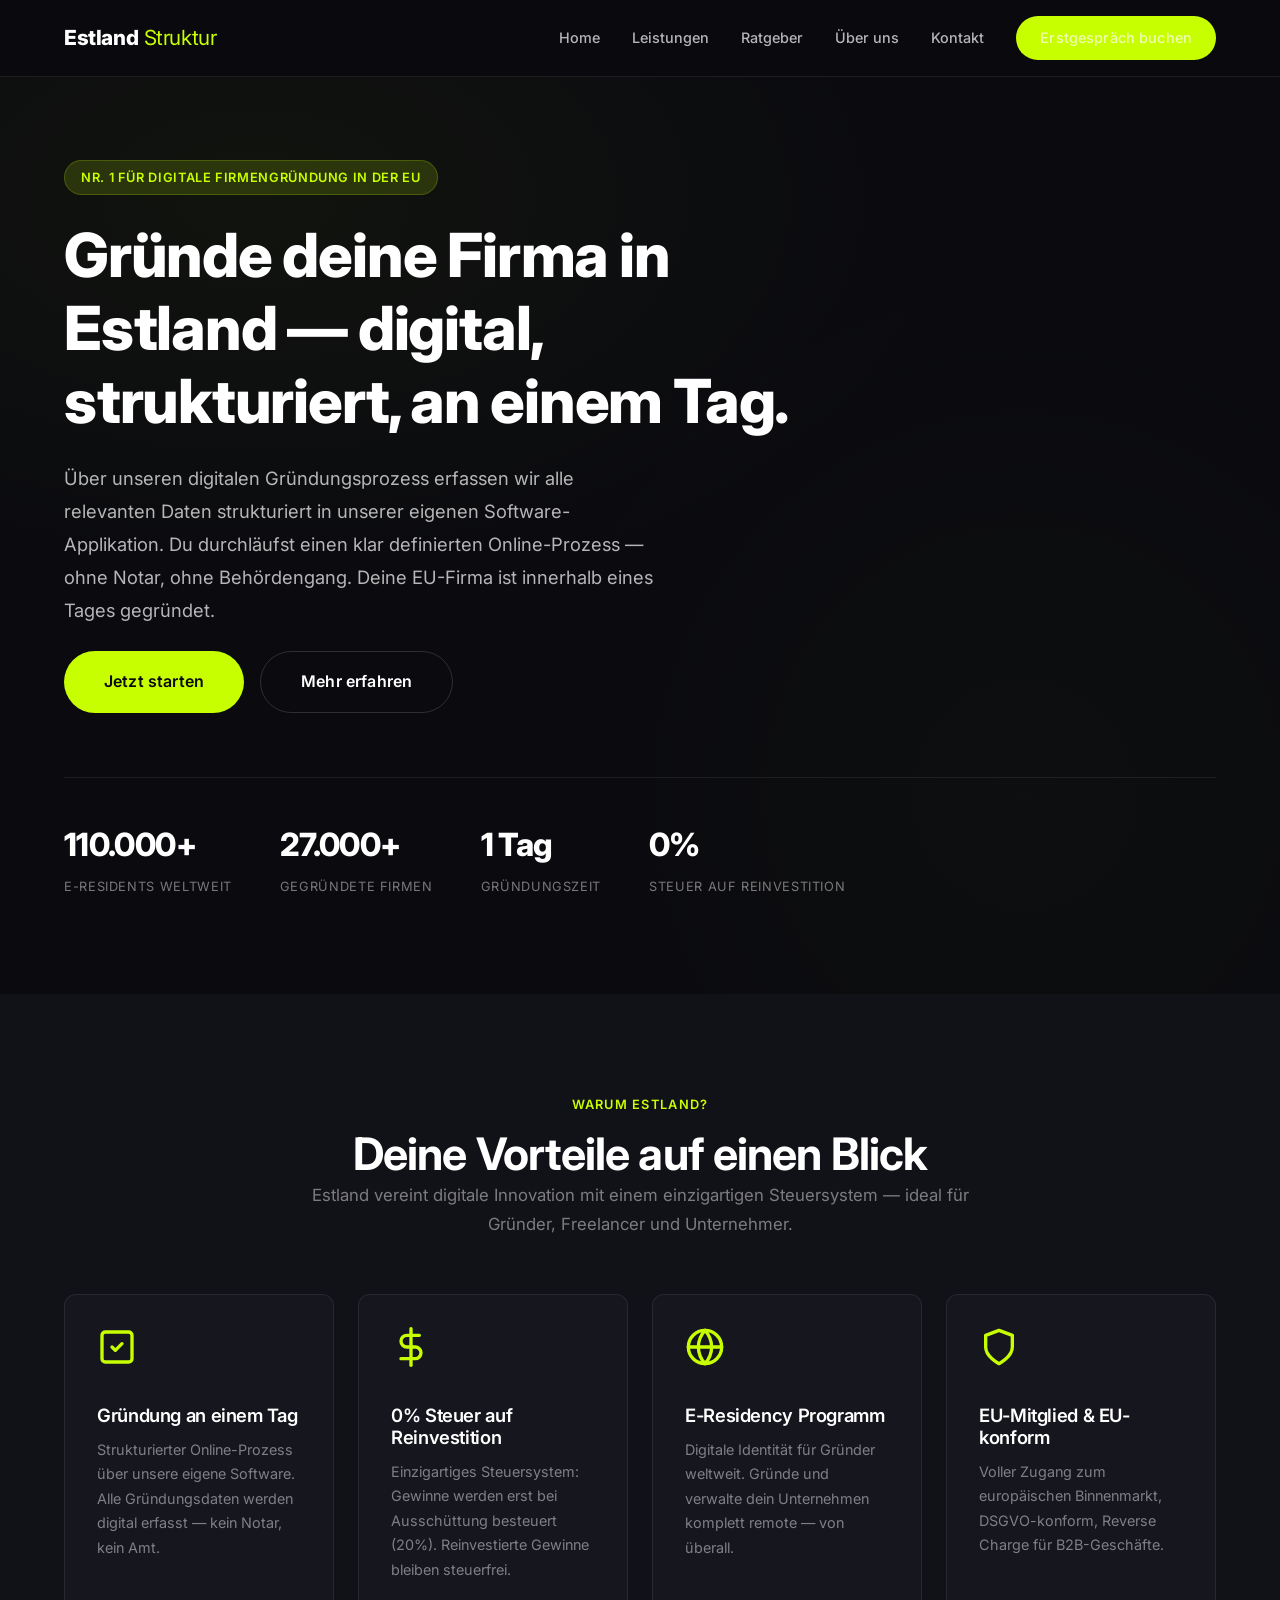
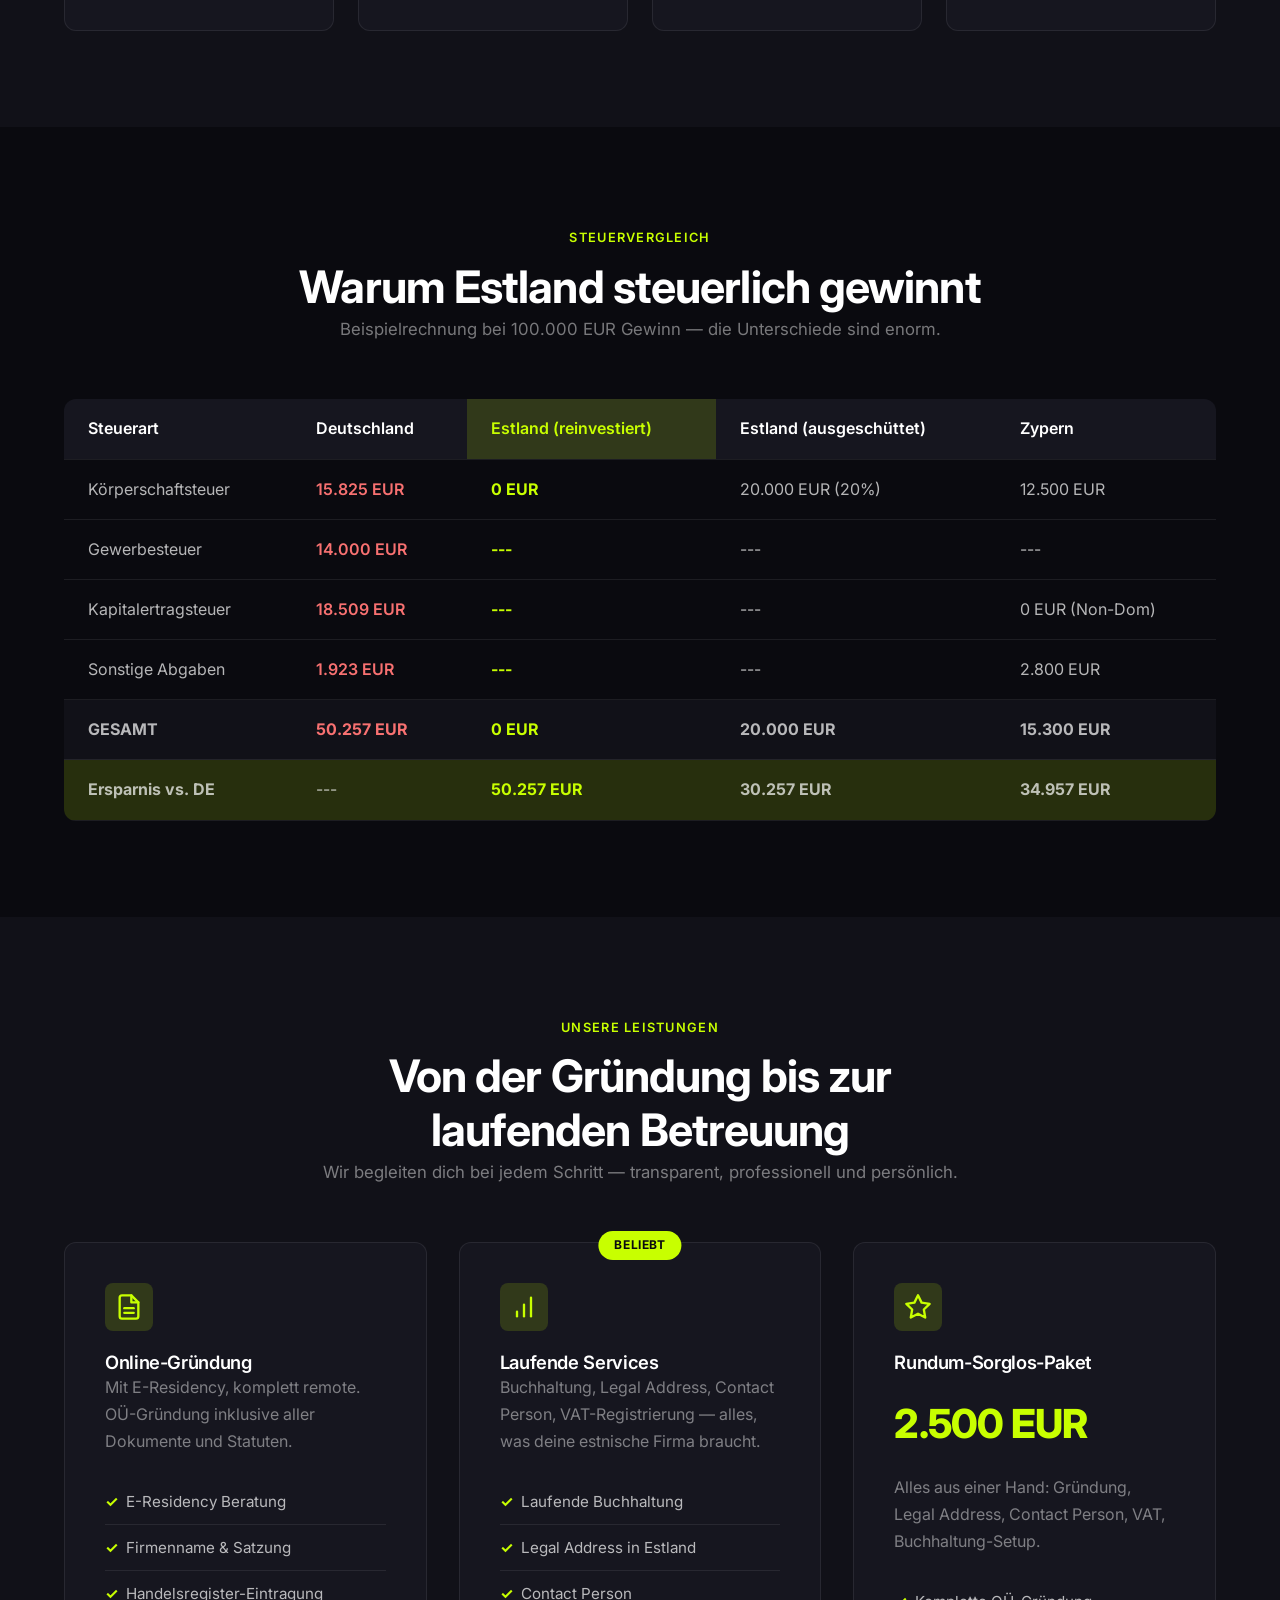
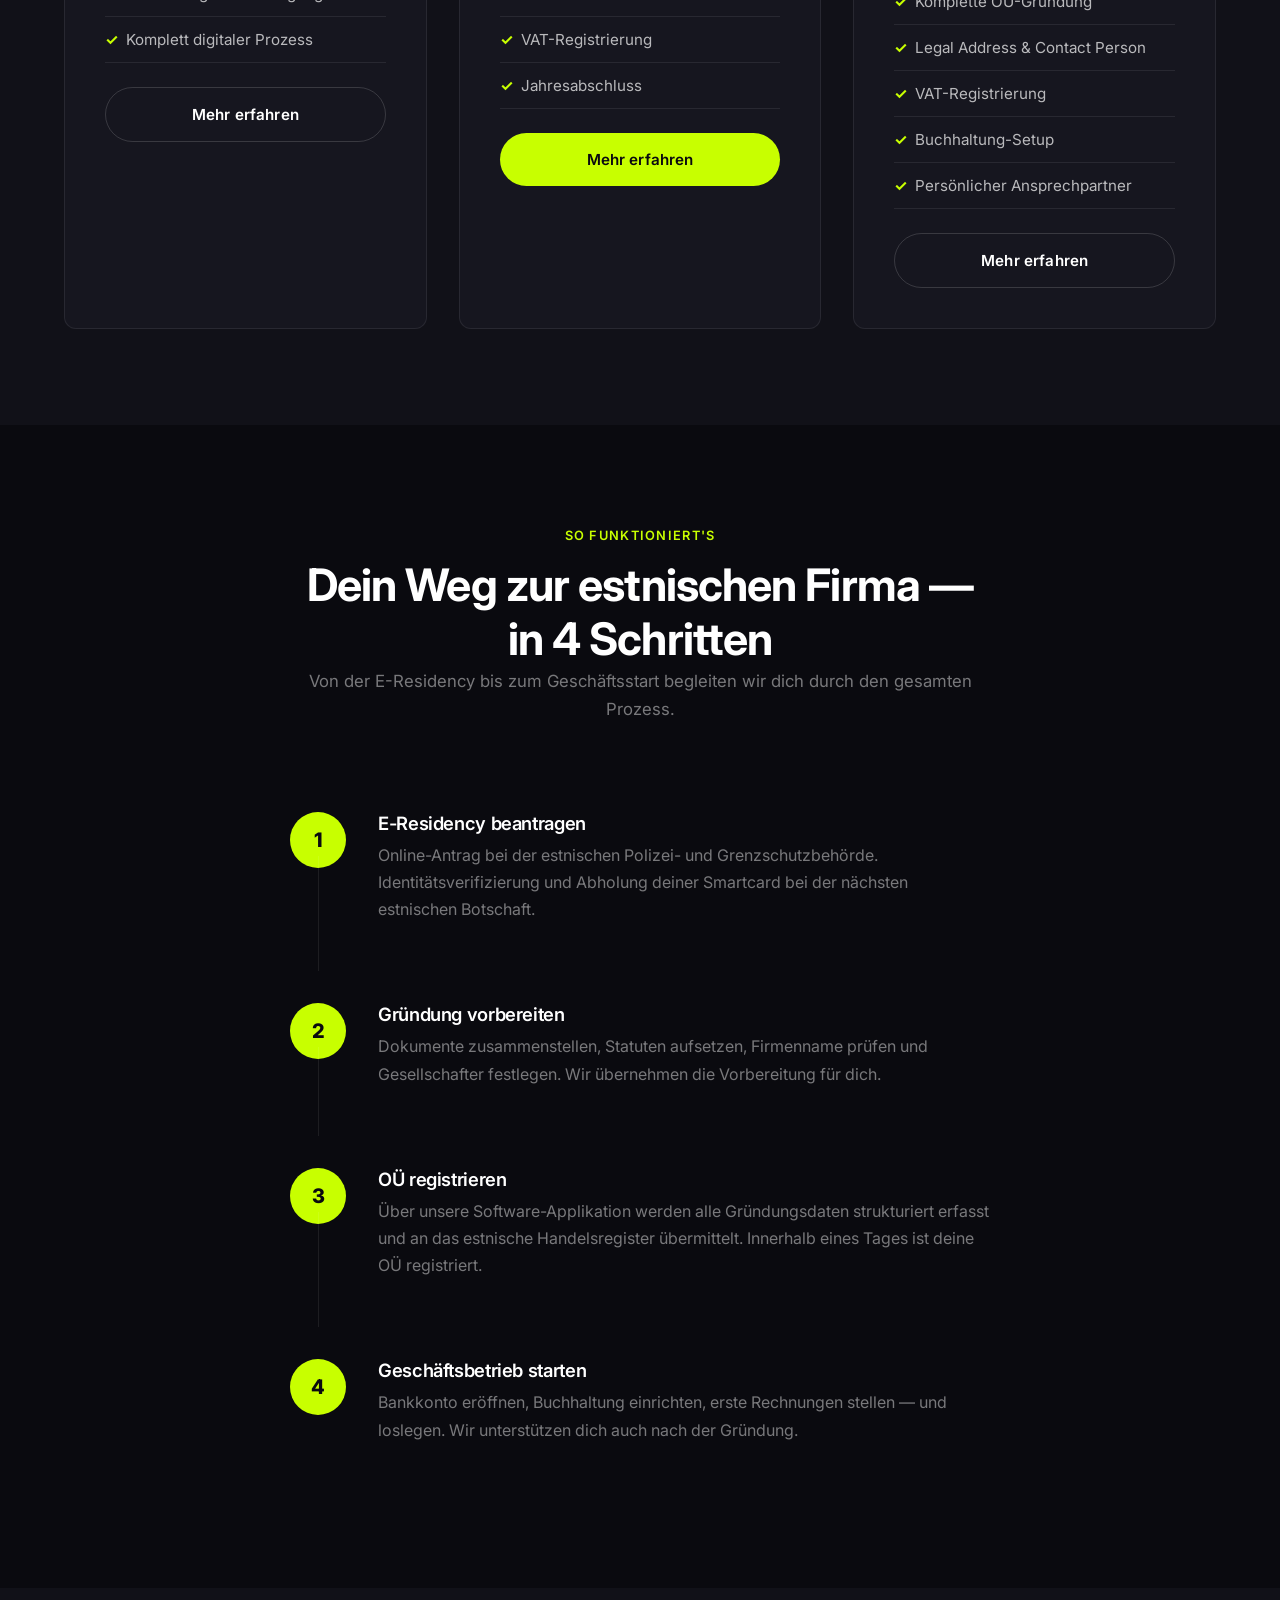
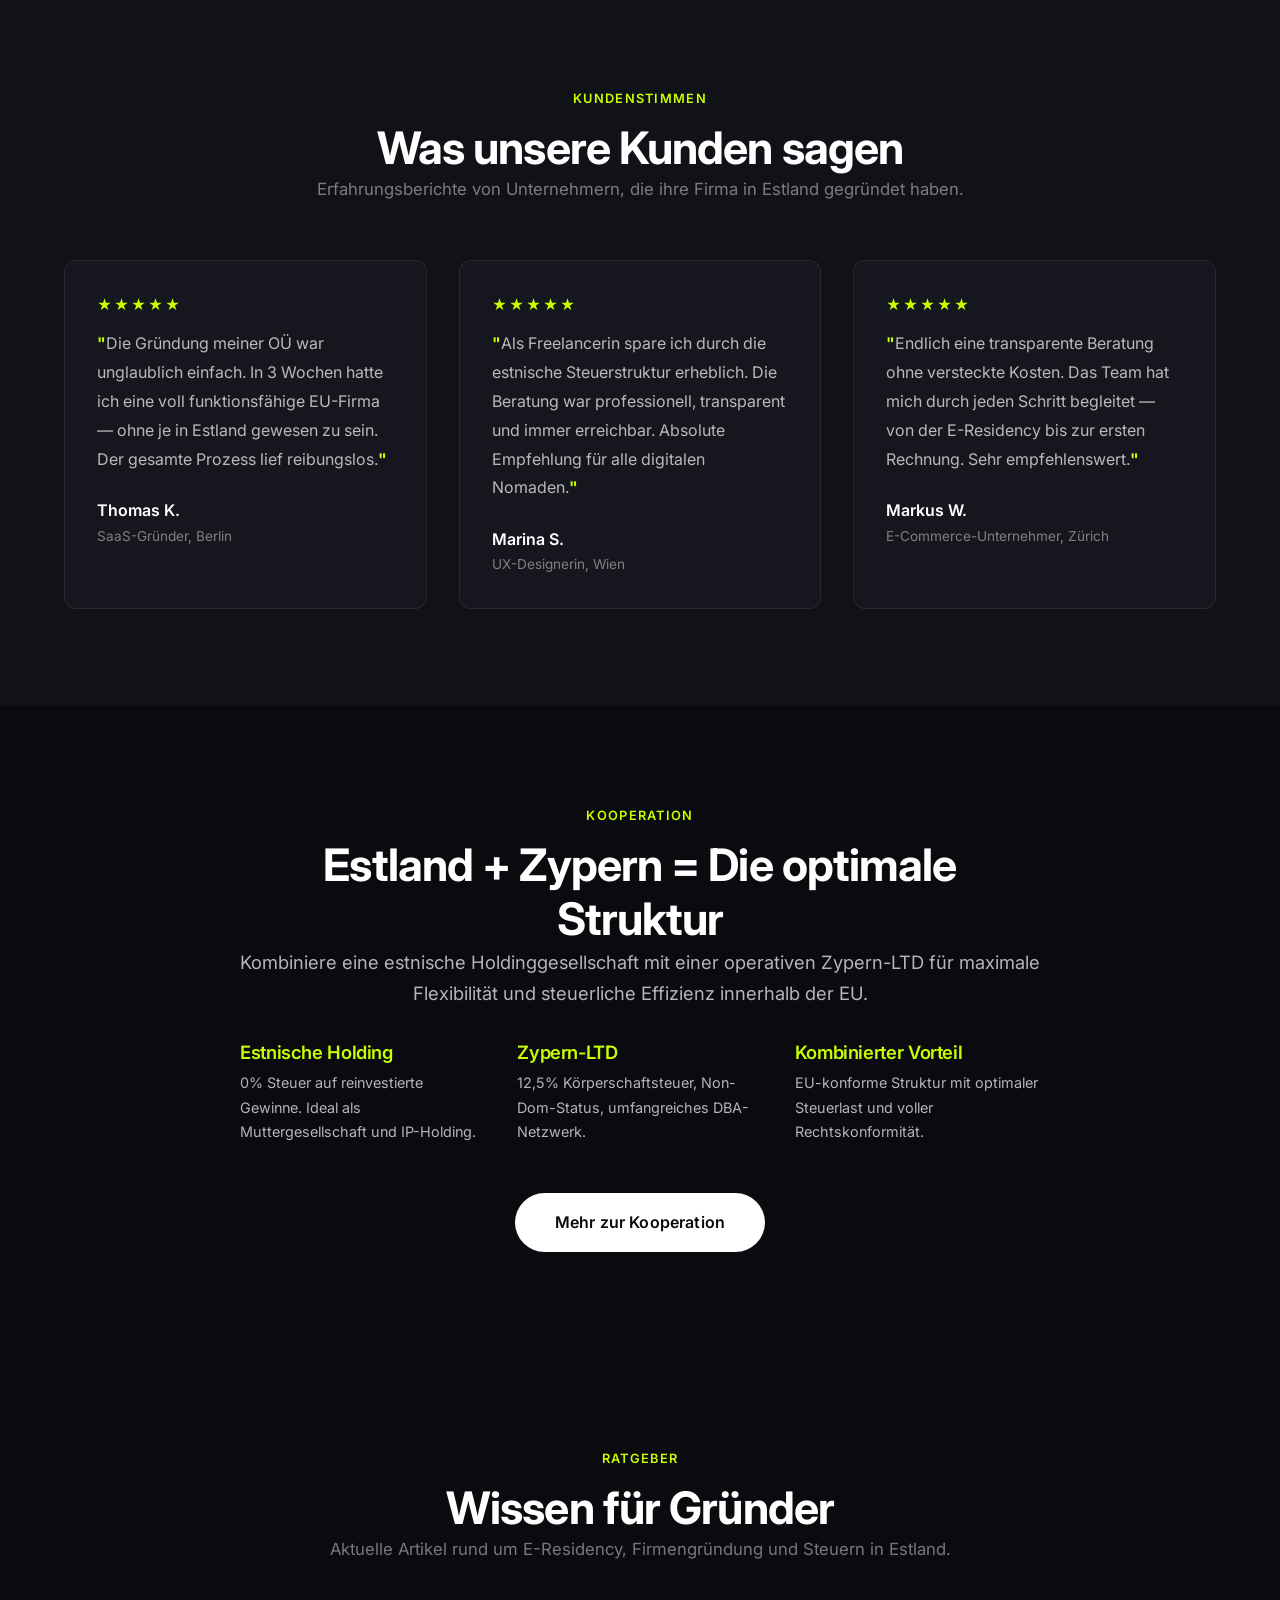
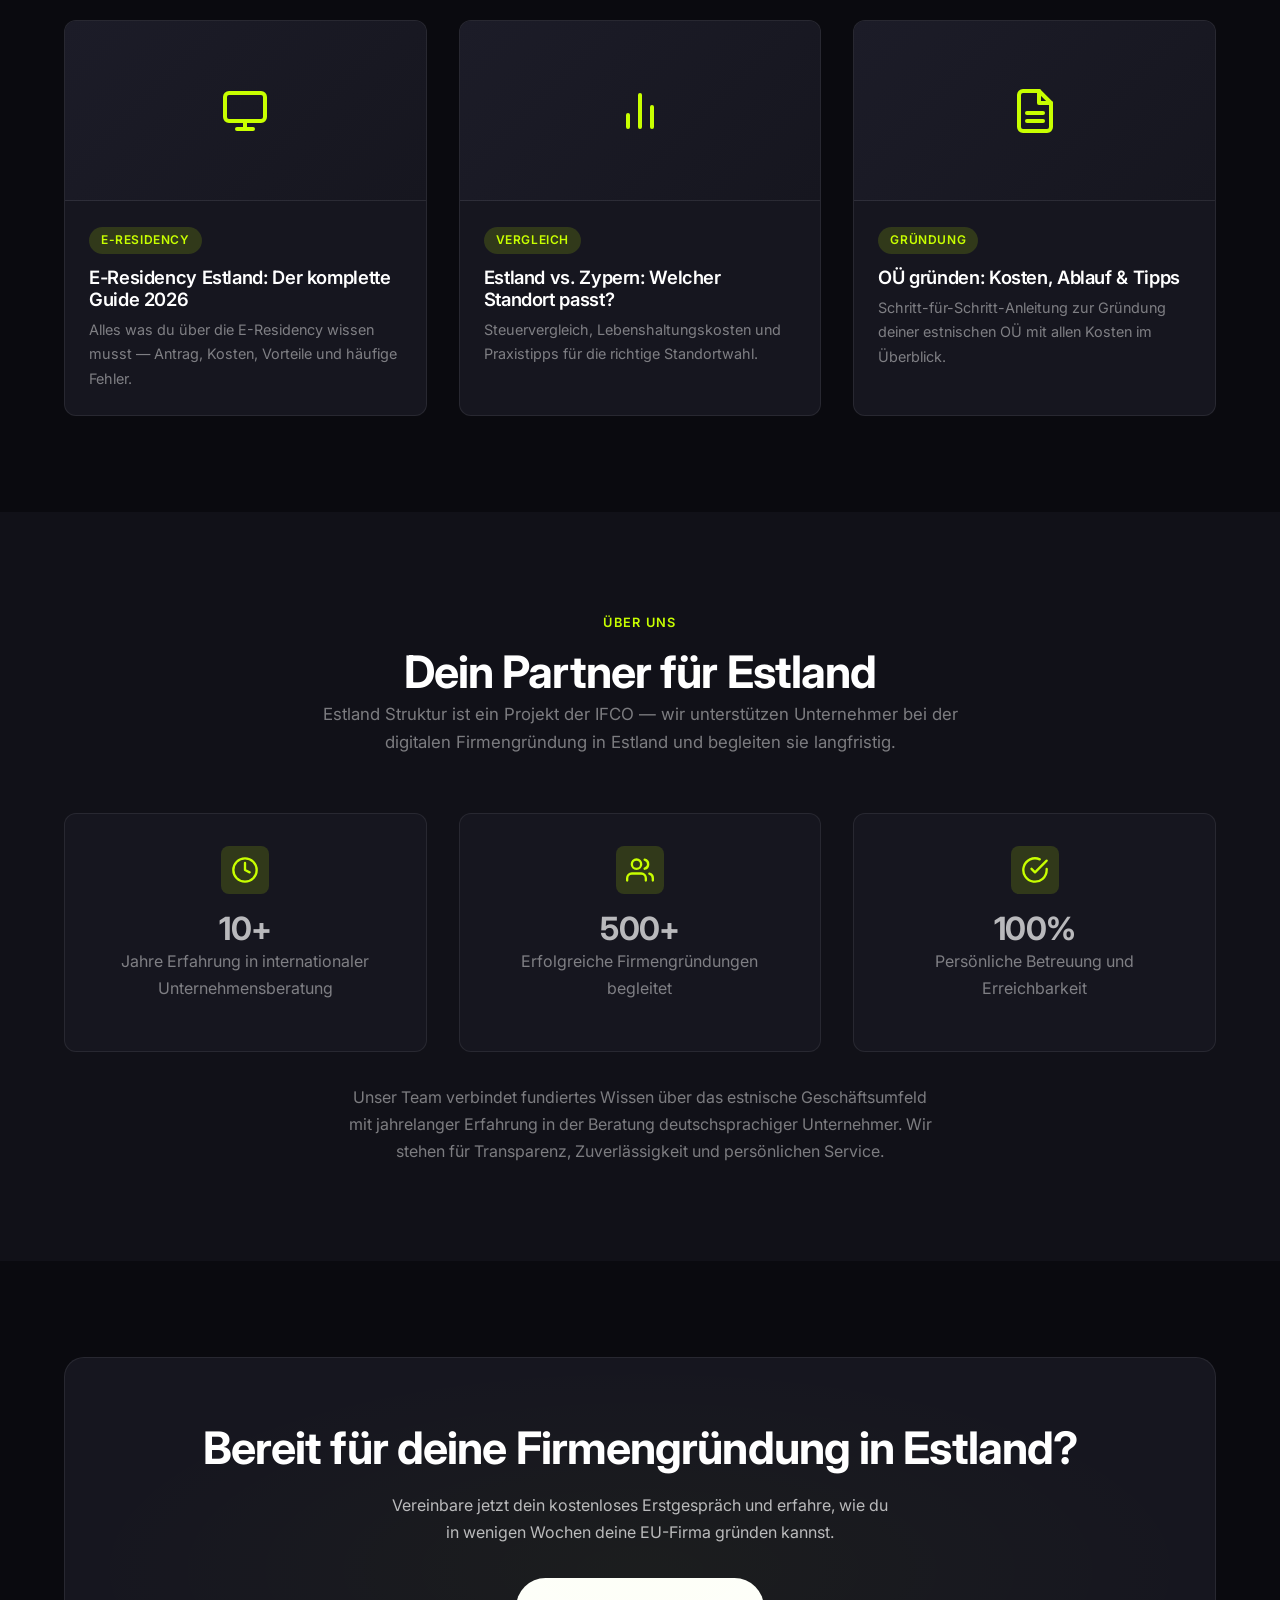
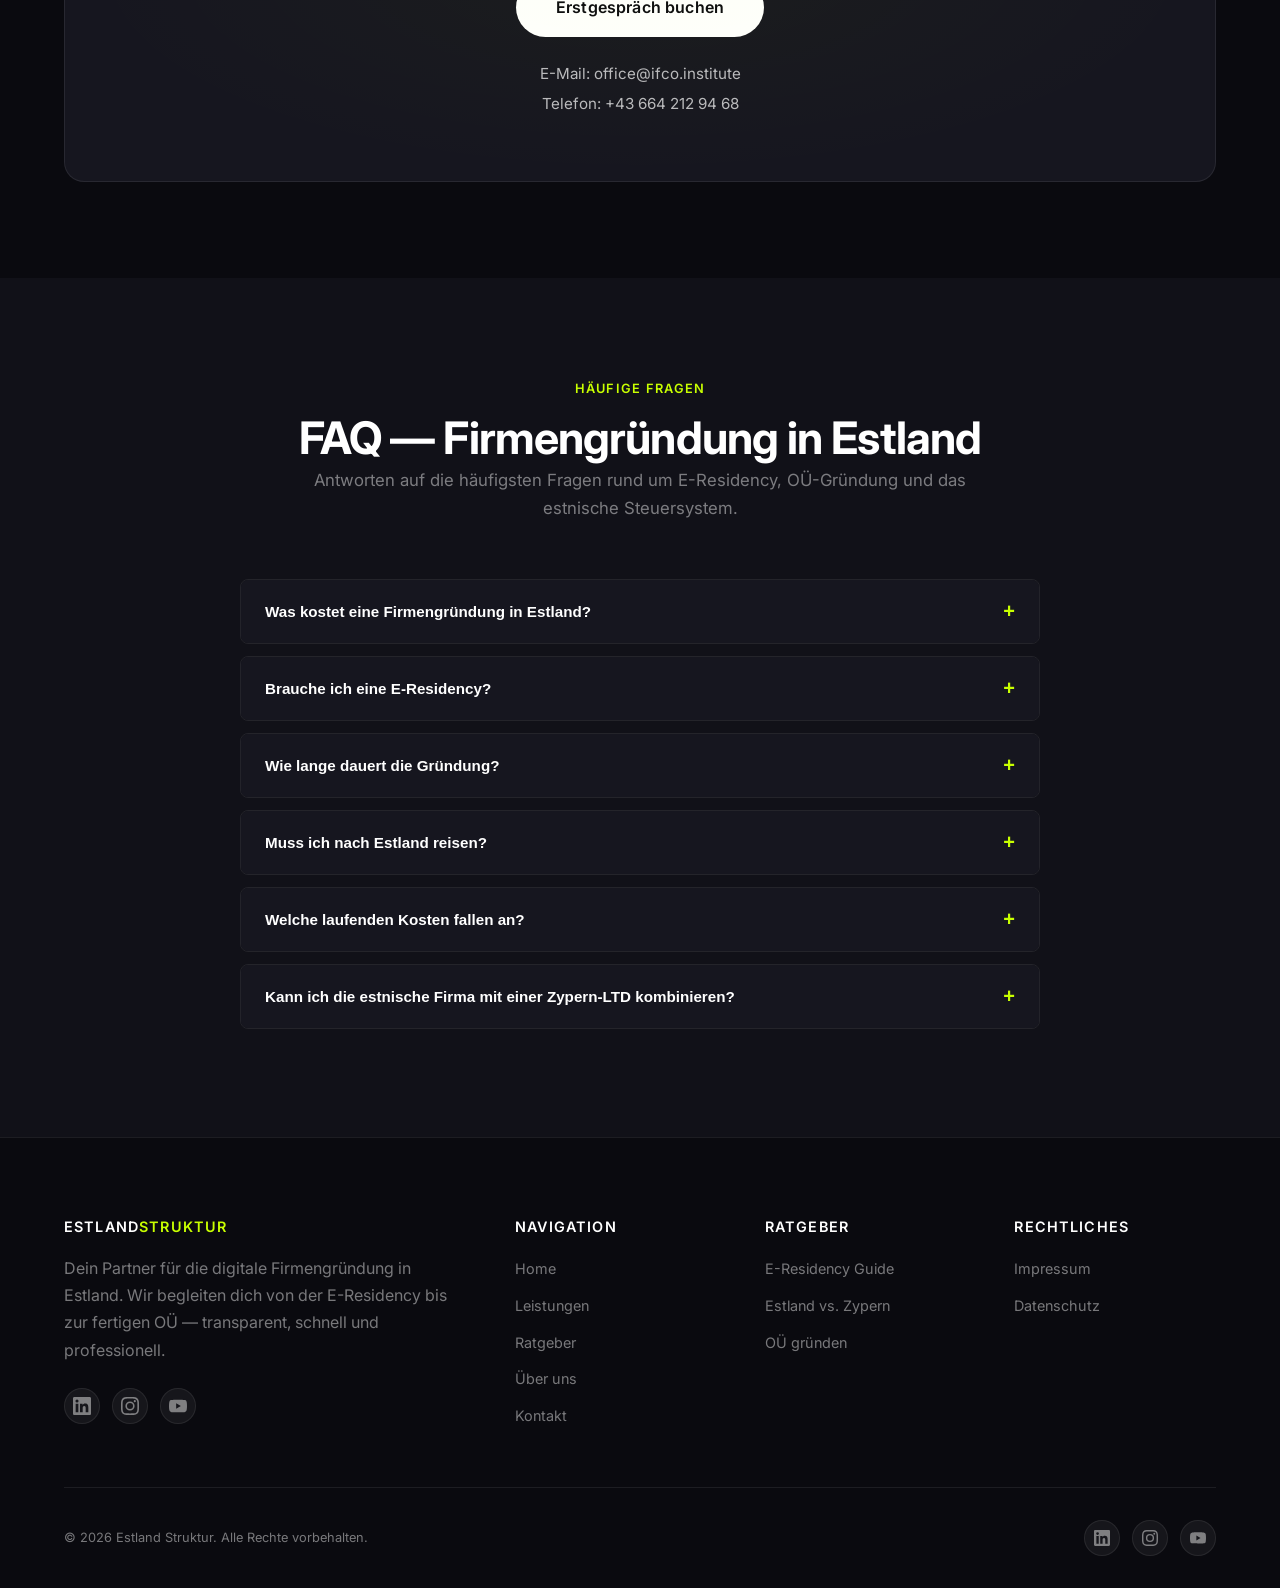
==== commit dd3fcbdd: "Rebrand to Estland Struktur with dark pixit-inspired design - Complete CSS rewrite: dark backgrounds" ====
--- a/index.html
+++ b/index.html
@@ -3,27 +3,27 @@
 <head>
   <meta charset="UTF-8">
   <meta name="viewport" content="width=device-width, initial-scale=1.0">
-  <title>EstlandLifestyle - Firmengründung in Estland mit E-Residency</title>
-  <meta name="description" content="Gründe deine Firma in Estland — komplett digital, in 18 Minuten, von überall. E-Residency, 0% Steuer auf reinvestierte Gewinne, EU-Zugang. Jetzt beraten lassen.">
+  <title>Estland Struktur - Firmengründung in Estland mit E-Residency</title>
+  <meta name="description" content="Gründe deine Firma in Estland — komplett digital, innerhalb eines Tages, von überall. E-Residency, 0% Steuer auf reinvestierte Gewinne, EU-Zugang. Jetzt beraten lassen.">
   <meta name="keywords" content="Firmengründung Estland, E-Residency, OÜ gründen, Estland Firma, digitale Firmengründung, Steueroptimierung Estland, estnische Firma gründen">
-  <meta name="author" content="EstlandLifestyle">
+  <meta name="author" content="Estland Struktur">
   <meta name="robots" content="index, follow">
-  <link rel="canonical" href="https://estlandlifestyle.com/">
+  <link rel="canonical" href="https://estland-struktur.com/">
 
   <!-- Open Graph -->
-  <meta property="og:title" content="EstlandLifestyle - Firmengründung in Estland mit E-Residency">
-  <meta property="og:description" content="Gründe deine Firma in Estland — komplett digital, in 18 Minuten, von überall. 0% Steuer auf reinvestierte Gewinne.">
+  <meta property="og:title" content="Estland Struktur - Firmengründung in Estland mit E-Residency">
+  <meta property="og:description" content="Gründe deine Firma in Estland — komplett digital, innerhalb eines Tages, von überall. 0% Steuer auf reinvestierte Gewinne.">
   <meta property="og:type" content="website">
-  <meta property="og:url" content="https://estlandlifestyle.com">
-  <meta property="og:image" content="https://estlandlifestyle.com/img/og-image.jpg">
+  <meta property="og:url" content="https://estland-struktur.com">
+  <meta property="og:image" content="https://estland-struktur.com/img/og-image.jpg">
   <meta property="og:locale" content="de_DE">
-  <meta property="og:site_name" content="EstlandLifestyle">
+  <meta property="og:site_name" content="Estland Struktur">
 
   <!-- Twitter Card -->
   <meta name="twitter:card" content="summary_large_image">
-  <meta name="twitter:title" content="EstlandLifestyle - Firmengründung in Estland mit E-Residency">
-  <meta name="twitter:description" content="Gründe deine Firma in Estland — komplett digital, in 18 Minuten, von überall.">
-  <meta name="twitter:image" content="https://estlandlifestyle.com/img/og-image.jpg">
+  <meta name="twitter:title" content="Estland Struktur - Firmengründung in Estland mit E-Residency">
+  <meta name="twitter:description" content="Gründe deine Firma in Estland — komplett digital, innerhalb eines Tages, von überall.">
+  <meta name="twitter:image" content="https://estland-struktur.com/img/og-image.jpg">
 
   <!-- Favicon -->
   <link rel="icon" type="image/png" href="img/favicon.png">
@@ -41,7 +41,7 @@
   <!-- Navigation -->
   <nav class="nav">
     <div class="nav-inner">
-      <a href="index.html" class="nav-logo">Estland<span>Lifestyle</span></a>
+      <a href="index.html" class="nav-logo">Estland<span>Struktur</span></a>
       <ul class="nav-links">
         <li><a href="index.html">Home</a></li>
         <li><a href="firma.html">Leistungen</a></li>
@@ -58,11 +58,11 @@
   <section class="hero">
     <div class="container">
       <span class="subtitle">Nr. 1 für digitale Firmengründung in der EU</span>
-      <h1>Gründe deine Firma in Estland — in 18 Minuten, von überall.</h1>
-      <p>Mit dem E-Residency-Programm gründest du deine EU-Firma komplett online — ohne Notar, ohne Behördengang. Gewinne, die du reinvestierst, bleiben zu 100% steuerfrei. Estland ist der digitale Vorreiter Europas.</p>
+      <h1>Gründe deine Firma in Estland — digital, strukturiert, an einem Tag.</h1>
+      <p>Über unseren digitalen Gründungsprozess erfassen wir alle relevanten Daten strukturiert in unserer eigenen Software-Applikation. Du durchläufst einen klar definierten Online-Prozess — ohne Notar, ohne Behördengang. Deine EU-Firma ist innerhalb eines Tages gegründet.</p>
       <div class="flex gap-2 mt-3" style="flex-wrap: wrap;">
         <a href="#kontakt" class="btn btn-primary btn-lg">Jetzt starten</a>
-        <a href="#vorteile" class="btn btn-outline btn-lg" style="border-color: #fff; color: #fff;">Mehr erfahren</a>
+        <a href="#vorteile" class="btn btn-outline btn-lg">Mehr erfahren</a>
       </div>
       <div class="hero-stats">
         <div>
@@ -74,7 +74,7 @@
           <div class="hero-stat-label">gegründete Firmen</div>
         </div>
         <div>
-          <div class="hero-stat-value">18 Min</div>
+          <div class="hero-stat-value">1 Tag</div>
           <div class="hero-stat-label">Gründungszeit</div>
         </div>
         <div>
@@ -96,28 +96,28 @@
       <div class="usp-grid">
         <div class="usp-card">
           <div class="usp-icon">
-            <svg width="40" height="40" viewBox="0 0 24 24" fill="none" stroke="var(--primary)" stroke-width="2" stroke-linecap="round" stroke-linejoin="round"><rect x="3" y="3" width="18" height="18" rx="2"/><path d="M9 12l2 2 4-4"/></svg>
-          </div>
-          <h4>18-Minuten-Gründung</h4>
-          <p>Komplett digitale Gründung einer OÜ — kein Notar, kein Gang zum Amt. Alles online, alles schnell.</p>
+            <svg width="40" height="40" viewBox="0 0 24 24" fill="none" stroke="var(--accent)" stroke-width="2" stroke-linecap="round" stroke-linejoin="round"><rect x="3" y="3" width="18" height="18" rx="2"/><path d="M9 12l2 2 4-4"/></svg>
+          </div>
+          <h4>Gründung an einem Tag</h4>
+          <p>Strukturierter Online-Prozess über unsere eigene Software. Alle Gründungsdaten werden digital erfasst — kein Notar, kein Amt.</p>
         </div>
         <div class="usp-card">
           <div class="usp-icon">
-            <svg width="40" height="40" viewBox="0 0 24 24" fill="none" stroke="var(--primary)" stroke-width="2" stroke-linecap="round" stroke-linejoin="round"><line x1="12" y1="1" x2="12" y2="23"/><path d="M17 5H9.5a3.5 3.5 0 000 7h5a3.5 3.5 0 010 7H6"/></svg>
+            <svg width="40" height="40" viewBox="0 0 24 24" fill="none" stroke="var(--accent)" stroke-width="2" stroke-linecap="round" stroke-linejoin="round"><line x1="12" y1="1" x2="12" y2="23"/><path d="M17 5H9.5a3.5 3.5 0 000 7h5a3.5 3.5 0 010 7H6"/></svg>
           </div>
           <h4>0% Steuer auf Reinvestition</h4>
           <p>Einzigartiges Steuersystem: Gewinne werden erst bei Ausschüttung besteuert (20%). Reinvestierte Gewinne bleiben steuerfrei.</p>
         </div>
         <div class="usp-card">
           <div class="usp-icon">
-            <svg width="40" height="40" viewBox="0 0 24 24" fill="none" stroke="var(--primary)" stroke-width="2" stroke-linecap="round" stroke-linejoin="round"><circle cx="12" cy="12" r="10"/><line x1="2" y1="12" x2="22" y2="12"/><path d="M12 2a15.3 15.3 0 014 10 15.3 15.3 0 01-4 10 15.3 15.3 0 01-4-10 15.3 15.3 0 014-10z"/></svg>
+            <svg width="40" height="40" viewBox="0 0 24 24" fill="none" stroke="var(--accent)" stroke-width="2" stroke-linecap="round" stroke-linejoin="round"><circle cx="12" cy="12" r="10"/><line x1="2" y1="12" x2="22" y2="12"/><path d="M12 2a15.3 15.3 0 014 10 15.3 15.3 0 01-4 10 15.3 15.3 0 01-4-10 15.3 15.3 0 014-10z"/></svg>
           </div>
           <h4>E-Residency Programm</h4>
           <p>Digitale Identität für Gründer weltweit. Gründe und verwalte dein Unternehmen komplett remote — von überall.</p>
         </div>
         <div class="usp-card">
           <div class="usp-icon">
-            <svg width="40" height="40" viewBox="0 0 24 24" fill="none" stroke="var(--primary)" stroke-width="2" stroke-linecap="round" stroke-linejoin="round"><path d="M12 22s8-4 8-10V5l-8-3-8 3v7c0 6 8 10 8 10z"/></svg>
+            <svg width="40" height="40" viewBox="0 0 24 24" fill="none" stroke="var(--accent)" stroke-width="2" stroke-linecap="round" stroke-linejoin="round"><path d="M12 22s8-4 8-10V5l-8-3-8 3v7c0 6 8 10 8 10z"/></svg>
           </div>
           <h4>EU-Mitglied &amp; EU-konform</h4>
           <p>Voller Zugang zum europäischen Binnenmarkt, DSGVO-konform, Reverse Charge für B2B-Geschäfte.</p>
@@ -140,7 +140,7 @@
             <tr>
               <th>Steuerart</th>
               <th>Deutschland</th>
-              <th style="background: var(--success);">Estland (reinvestiert)</th>
+              <th style="background: rgba(200,255,0,0.15); color: #C8FF00;">Estland (reinvestiert)</th>
               <th>Estland (ausgeschüttet)</th>
               <th>Zypern</th>
             </tr>
@@ -174,14 +174,14 @@
               <td>---</td>
               <td>2.800 EUR</td>
             </tr>
-            <tr style="font-weight: 700; background: var(--bg-alt);">
+            <tr style="font-weight: 700; background: var(--bg-elevated);">
               <td><strong>GESAMT</strong></td>
               <td class="negative-cell"><strong>50.257 EUR</strong></td>
               <td class="highlight-cell"><strong>0 EUR</strong></td>
               <td><strong>20.000 EUR</strong></td>
               <td><strong>15.300 EUR</strong></td>
             </tr>
-            <tr style="background: var(--primary-light);">
+            <tr style="background: var(--accent-dim);">
               <td><strong>Ersparnis vs. DE</strong></td>
               <td>---</td>
               <td class="highlight-cell"><strong>50.257 EUR</strong></td>
@@ -205,7 +205,7 @@
       <div class="pricing-grid">
         <div class="pricing-card">
           <div class="card-icon">
-            <svg width="28" height="28" viewBox="0 0 24 24" fill="none" stroke="var(--primary)" stroke-width="2" stroke-linecap="round" stroke-linejoin="round"><path d="M14 2H6a2 2 0 00-2 2v16a2 2 0 002 2h12a2 2 0 002-2V8z"/><polyline points="14 2 14 8 20 8"/><line x1="16" y1="13" x2="8" y2="13"/><line x1="16" y1="17" x2="8" y2="17"/></svg>
+            <svg width="28" height="28" viewBox="0 0 24 24" fill="none" stroke="var(--accent)" stroke-width="2" stroke-linecap="round" stroke-linejoin="round"><path d="M14 2H6a2 2 0 00-2 2v16a2 2 0 002 2h12a2 2 0 002-2V8z"/><polyline points="14 2 14 8 20 8"/><line x1="16" y1="13" x2="8" y2="13"/><line x1="16" y1="17" x2="8" y2="17"/></svg>
           </div>
           <h4>Online-Gründung</h4>
           <p class="text-light">Mit E-Residency, komplett remote. OÜ-Gründung inklusive aller Dokumente und Statuten.</p>
@@ -219,7 +219,7 @@
         </div>
         <div class="pricing-card card-highlight">
           <div class="card-icon">
-            <svg width="28" height="28" viewBox="0 0 24 24" fill="none" stroke="var(--primary)" stroke-width="2" stroke-linecap="round" stroke-linejoin="round"><path d="M12 20V10"/><path d="M18 20V4"/><path d="M6 20v-4"/></svg>
+            <svg width="28" height="28" viewBox="0 0 24 24" fill="none" stroke="var(--accent)" stroke-width="2" stroke-linecap="round" stroke-linejoin="round"><path d="M12 20V10"/><path d="M18 20V4"/><path d="M6 20v-4"/></svg>
           </div>
           <h4>Laufende Services</h4>
           <p class="text-light">Buchhaltung, Legal Address, Contact Person, VAT-Registrierung — alles, was deine estnische Firma braucht.</p>
@@ -234,7 +234,7 @@
         </div>
         <div class="pricing-card">
           <div class="card-icon">
-            <svg width="28" height="28" viewBox="0 0 24 24" fill="none" stroke="var(--primary)" stroke-width="2" stroke-linecap="round" stroke-linejoin="round"><path d="M12 2l3.09 6.26L22 9.27l-5 4.87 1.18 6.88L12 17.77l-6.18 3.25L7 14.14 2 9.27l6.91-1.01L12 2z"/></svg>
+            <svg width="28" height="28" viewBox="0 0 24 24" fill="none" stroke="var(--accent)" stroke-width="2" stroke-linecap="round" stroke-linejoin="round"><path d="M12 2l3.09 6.26L22 9.27l-5 4.87 1.18 6.88L12 17.77l-6.18 3.25L7 14.14 2 9.27l6.91-1.01L12 2z"/></svg>
           </div>
           <h4>Rundum-Sorglos-Paket</h4>
           <div class="pricing-price">2.500 EUR</div>
@@ -279,7 +279,7 @@
           <div class="step-number">3</div>
           <div class="step-content">
             <h4>OÜ registrieren</h4>
-            <p>Digitale Gründung über das estnische Handelsregister in ca. 18 Minuten. Komplett online, kein Notar nötig, kein Behördengang.</p>
+            <p>Über unsere Software-Applikation werden alle Gründungsdaten strukturiert erfasst und an das estnische Handelsregister übermittelt. Innerhalb eines Tages ist deine OÜ registriert.</p>
           </div>
         </div>
         <div class="step">
@@ -328,7 +328,7 @@
   <section class="section section-dark">
     <div class="container">
       <div style="max-width: 800px; margin: 0 auto; text-align: center;">
-        <span class="section-label" style="color: var(--accent);">Kooperation</span>
+        <span class="section-label">Kooperation</span>
         <h2>Estland + Zypern = Die optimale Struktur</h2>
         <p class="text-light text-lg mb-4">Kombiniere eine estnische Holdinggesellschaft mit einer operativen Zypern-LTD für maximale Flexibilität und steuerliche Effizienz innerhalb der EU.</p>
         <div class="grid grid-3 mb-4" style="text-align: left;">
@@ -361,7 +361,7 @@
       <div class="grid grid-3">
         <a href="ratgeber/e-residency-estland.html" class="blog-card" style="text-decoration: none; color: inherit;">
           <div class="blog-card-img">
-            <svg width="48" height="48" viewBox="0 0 24 24" fill="none" stroke="#fff" stroke-width="2" stroke-linecap="round" stroke-linejoin="round"><rect x="2" y="3" width="20" height="14" rx="2"/><line x1="8" y1="21" x2="16" y2="21"/><line x1="12" y1="17" x2="12" y2="21"/></svg>
+            <svg width="48" height="48" viewBox="0 0 24 24" fill="none" stroke="var(--accent)" stroke-width="2" stroke-linecap="round" stroke-linejoin="round"><rect x="2" y="3" width="20" height="14" rx="2"/><line x1="8" y1="21" x2="16" y2="21"/><line x1="12" y1="17" x2="12" y2="21"/></svg>
           </div>
           <div class="blog-card-body">
             <span class="blog-card-tag">E-Residency</span>
@@ -371,7 +371,7 @@
         </a>
         <a href="ratgeber/estland-oder-zypern.html" class="blog-card" style="text-decoration: none; color: inherit;">
           <div class="blog-card-img">
-            <svg width="48" height="48" viewBox="0 0 24 24" fill="none" stroke="#fff" stroke-width="2" stroke-linecap="round" stroke-linejoin="round"><line x1="18" y1="20" x2="18" y2="10"/><line x1="12" y1="20" x2="12" y2="4"/><line x1="6" y1="20" x2="6" y2="14"/></svg>
+            <svg width="48" height="48" viewBox="0 0 24 24" fill="none" stroke="var(--accent)" stroke-width="2" stroke-linecap="round" stroke-linejoin="round"><line x1="18" y1="20" x2="18" y2="10"/><line x1="12" y1="20" x2="12" y2="4"/><line x1="6" y1="20" x2="6" y2="14"/></svg>
           </div>
           <div class="blog-card-body">
             <span class="blog-card-tag">Vergleich</span>
@@ -381,7 +381,7 @@
         </a>
         <a href="ratgeber/oue-gruenden-kosten.html" class="blog-card" style="text-decoration: none; color: inherit;">
           <div class="blog-card-img">
-            <svg width="48" height="48" viewBox="0 0 24 24" fill="none" stroke="#fff" stroke-width="2" stroke-linecap="round" stroke-linejoin="round"><path d="M14 2H6a2 2 0 00-2 2v16a2 2 0 002 2h12a2 2 0 002-2V8z"/><polyline points="14 2 14 8 20 8"/><line x1="16" y1="13" x2="8" y2="13"/><line x1="16" y1="17" x2="8" y2="17"/></svg>
+            <svg width="48" height="48" viewBox="0 0 24 24" fill="none" stroke="var(--accent)" stroke-width="2" stroke-linecap="round" stroke-linejoin="round"><path d="M14 2H6a2 2 0 00-2 2v16a2 2 0 002 2h12a2 2 0 002-2V8z"/><polyline points="14 2 14 8 20 8"/><line x1="16" y1="13" x2="8" y2="13"/><line x1="16" y1="17" x2="8" y2="17"/></svg>
           </div>
           <div class="blog-card-body">
             <span class="blog-card-tag">Gründung</span>
@@ -399,26 +399,26 @@
       <div class="section-header">
         <span class="section-label">Über uns</span>
         <h2>Dein Partner für Estland</h2>
-        <p>EstlandLifestyle ist ein Projekt der IFCO — wir unterstützen Unternehmer bei der digitalen Firmengründung in Estland und begleiten sie langfristig.</p>
+        <p>Estland Struktur ist ein Projekt der IFCO — wir unterstützen Unternehmer bei der digitalen Firmengründung in Estland und begleiten sie langfristig.</p>
       </div>
       <div class="grid grid-3">
         <div class="card text-center">
           <div class="card-icon" style="margin: 0 auto 1rem;">
-            <svg width="28" height="28" viewBox="0 0 24 24" fill="none" stroke="var(--primary)" stroke-width="2" stroke-linecap="round" stroke-linejoin="round"><circle cx="12" cy="12" r="10"/><polyline points="12 6 12 12 16 14"/></svg>
+            <svg width="28" height="28" viewBox="0 0 24 24" fill="none" stroke="var(--accent)" stroke-width="2" stroke-linecap="round" stroke-linejoin="round"><circle cx="12" cy="12" r="10"/><polyline points="12 6 12 12 16 14"/></svg>
           </div>
           <h3 style="font-size: 2rem; color: var(--primary);">10+</h3>
           <p class="text-light">Jahre Erfahrung in internationaler Unternehmensberatung</p>
         </div>
         <div class="card text-center">
           <div class="card-icon" style="margin: 0 auto 1rem;">
-            <svg width="28" height="28" viewBox="0 0 24 24" fill="none" stroke="var(--primary)" stroke-width="2" stroke-linecap="round" stroke-linejoin="round"><path d="M17 21v-2a4 4 0 00-4-4H5a4 4 0 00-4 4v2"/><circle cx="9" cy="7" r="4"/><path d="M23 21v-2a4 4 0 00-3-3.87"/><path d="M16 3.13a4 4 0 010 7.75"/></svg>
+            <svg width="28" height="28" viewBox="0 0 24 24" fill="none" stroke="var(--accent)" stroke-width="2" stroke-linecap="round" stroke-linejoin="round"><path d="M17 21v-2a4 4 0 00-4-4H5a4 4 0 00-4 4v2"/><circle cx="9" cy="7" r="4"/><path d="M23 21v-2a4 4 0 00-3-3.87"/><path d="M16 3.13a4 4 0 010 7.75"/></svg>
           </div>
           <h3 style="font-size: 2rem; color: var(--primary);">500+</h3>
           <p class="text-light">Erfolgreiche Firmengründungen begleitet</p>
         </div>
         <div class="card text-center">
           <div class="card-icon" style="margin: 0 auto 1rem;">
-            <svg width="28" height="28" viewBox="0 0 24 24" fill="none" stroke="var(--primary)" stroke-width="2" stroke-linecap="round" stroke-linejoin="round"><path d="M22 11.08V12a10 10 0 11-5.93-9.14"/><polyline points="22 4 12 14.01 9 11.01"/></svg>
+            <svg width="28" height="28" viewBox="0 0 24 24" fill="none" stroke="var(--accent)" stroke-width="2" stroke-linecap="round" stroke-linejoin="round"><path d="M22 11.08V12a10 10 0 11-5.93-9.14"/><polyline points="22 4 12 14.01 9 11.01"/></svg>
           </div>
           <h3 style="font-size: 2rem; color: var(--primary);">100%</h3>
           <p class="text-light">Persönliche Betreuung und Erreichbarkeit</p>
@@ -469,7 +469,7 @@
         <div class="faq-item">
           <button class="faq-question">Wie lange dauert die Gründung?</button>
           <div class="faq-answer">
-            <p>Die eigentliche OÜ-Gründung dauert ca. 18 Minuten online. Inklusive E-Residency-Beantragung (4-6 Wochen Bearbeitungszeit) und Bankkontoeröffnung (1-4 Wochen) solltest du mit ca. 6-10 Wochen vom Antrag bis zum Geschäftsstart rechnen.</p>
+            <p>Die eigentliche OÜ-Gründung ist innerhalb eines Tages abgeschlossen. Du durchläufst einen strukturierten Online-Prozess, in dem alle Gründungsdaten über unsere Software erfasst werden. Inklusive E-Residency-Beantragung (4–6 Wochen) und Bankkontoeröffnung (1–4 Wochen) solltest du mit ca. 6–10 Wochen vom Antrag bis zum Geschäftsstart rechnen.</p>
           </div>
         </div>
         <div class="faq-item">
@@ -499,7 +499,7 @@
     <div class="container">
       <div class="footer-grid">
         <div>
-          <h4>Estland<span style="color: var(--accent);">Lifestyle</span></h4>
+          <h4>Estland<span style="color: var(--accent);">Struktur</span></h4>
           <p>Dein Partner für die digitale Firmengründung in Estland. Wir begleiten dich von der E-Residency bis zur fertigen OÜ — transparent, schnell und professionell.</p>
           <div class="footer-social mt-3">
             <a href="#" aria-label="LinkedIn">
@@ -540,7 +540,7 @@
         </div>
       </div>
       <div class="footer-bottom">
-        <span>&copy; 2026 EstlandLifestyle. Alle Rechte vorbehalten.</span>
+        <span>&copy; 2026 Estland Struktur. Alle Rechte vorbehalten.</span>
         <div class="footer-social">
           <a href="#" aria-label="LinkedIn">
             <svg width="16" height="16" fill="currentColor" viewBox="0 0 24 24"><path d="M20.447 20.452h-3.554v-5.569c0-1.328-.027-3.037-1.852-3.037-1.853 0-2.136 1.445-2.136 2.939v5.667H9.351V9h3.414v1.561h.046c.477-.9 1.637-1.85 3.37-1.85 3.601 0 4.267 2.37 4.267 5.455v6.286zM5.337 7.433a2.062 2.062 0 01-2.063-2.065 2.064 2.064 0 112.063 2.065zm1.782 13.019H3.555V9h3.564v11.452zM22.225 0H1.771C.792 0 0 .774 0 1.729v20.542C0 23.227.792 24 1.771 24h20.451C23.2 24 24 23.227 24 22.271V1.729C24 .774 23.2 0 22.222 0h.003z"/></svg>
--- a/css/style.css
+++ b/css/style.css
@@ -1,24 +1,23 @@
-/* EstlandLifestyle - Design System */
+/* Estland Struktur — Dark Design System (inspired by pixit.design) */
 :root {
-  --primary: #0052CC;
-  --primary-dark: #003D99;
-  --primary-light: #E6F0FF;
-  --accent: #00B4D8;
-  --accent-dark: #0096B7;
-  --dark: #0A1628;
-  --dark-soft: #1A2A42;
-  --text: #2D3748;
-  --text-light: #718096;
-  --bg: #FFFFFF;
-  --bg-alt: #F7FAFC;
-  --bg-dark: #0A1628;
-  --border: #E2E8F0;
-  --success: #38A169;
-  --warning: #ECC94B;
-  --gradient: linear-gradient(135deg, var(--primary) 0%, var(--accent) 100%);
-  --shadow-sm: 0 1px 3px rgba(0,0,0,0.08);
-  --shadow-md: 0 4px 20px rgba(0,0,0,0.1);
-  --shadow-lg: 0 10px 40px rgba(0,0,0,0.12);
+  --bg: #0A0A0F;
+  --bg-elevated: #111118;
+  --bg-card: #16161F;
+  --bg-hover: #1C1C28;
+  --border: rgba(255,255,255,0.08);
+  --border-hover: rgba(255,255,255,0.15);
+  --text: rgba(255,255,255,0.7);
+  --text-muted: rgba(255,255,255,0.45);
+  --text-heading: #FFFFFF;
+  --accent: #C8FF00;
+  --accent-dim: rgba(200,255,0,0.15);
+  --accent-text: #0A0A0F;
+  --success: #34D399;
+  --warning: #FBBF24;
+  --error: #F87171;
+  --shadow-sm: 0 1px 3px rgba(0,0,0,0.3);
+  --shadow-md: 0 4px 20px rgba(0,0,0,0.4);
+  --shadow-lg: 0 10px 40px rgba(0,0,0,0.5);
   --radius: 12px;
   --radius-sm: 8px;
   --radius-lg: 20px;
@@ -27,7 +26,6 @@
 }
 
 *, *::before, *::after { box-sizing: border-box; margin: 0; padding: 0; }
-
 html { scroll-behavior: smooth; font-size: 16px; }
 
 body {
@@ -40,29 +38,30 @@
 
 h1, h2, h3, h4, h5 {
   font-weight: 700;
-  line-height: 1.25;
-  color: var(--dark);
-}
-h1 { font-size: clamp(2.2rem, 5vw, 3.5rem); }
-h2 { font-size: clamp(1.8rem, 3.5vw, 2.5rem); }
+  line-height: 1.2;
+  color: var(--text-heading);
+  letter-spacing: -0.02em;
+}
+h1 { font-size: clamp(2.4rem, 5vw, 3.8rem); font-weight: 800; }
+h2 { font-size: clamp(1.8rem, 3.5vw, 2.8rem); }
 h3 { font-size: clamp(1.3rem, 2.5vw, 1.75rem); }
-h4 { font-size: 1.25rem; }
+h4 { font-size: 1.15rem; font-weight: 600; }
 
 p { margin-bottom: 1rem; }
-a { color: var(--primary); text-decoration: none; transition: color var(--transition); }
-a:hover { color: var(--accent); }
+a { color: var(--accent); text-decoration: none; transition: color var(--transition); }
+a:hover { color: #fff; }
 img { max-width: 100%; height: auto; display: block; }
 
 .container { max-width: var(--max-width); margin: 0 auto; padding: 0 1.5rem; }
-.section { padding: 5rem 0; }
-.section-alt { background: var(--bg-alt); }
-.section-dark { background: var(--bg-dark); color: #fff; }
-.section-dark h2, .section-dark h3, .section-dark h4 { color: #fff; }
-.section-dark .text-light { color: rgba(255,255,255,0.7); }
+.section { padding: 6rem 0; }
+.section-alt { background: var(--bg-elevated); }
+.section-dark { background: var(--bg); }
+.section-dark h2, .section-dark h3, .section-dark h4 { color: var(--text-heading); }
+.section-dark .text-light { color: var(--text); }
 
 .text-center { text-align: center; }
-.text-light { color: var(--text-light); }
-.text-gradient { background: var(--gradient); -webkit-background-clip: text; -webkit-text-fill-color: transparent; background-clip: text; }
+.text-light { color: var(--text-muted); }
+.text-accent { color: var(--accent); }
 .text-sm { font-size: 0.9rem; }
 .text-lg { font-size: 1.15rem; }
 
@@ -95,65 +94,67 @@
   padding: 0.85rem 2rem;
   border-radius: 50px;
   font-weight: 600;
-  font-size: 1rem;
+  font-size: 0.95rem;
   cursor: pointer;
   transition: all var(--transition);
   border: none;
   text-decoration: none;
+  letter-spacing: 0.01em;
 }
 .btn-primary {
-  background: var(--gradient);
-  color: #fff;
-  box-shadow: 0 4px 15px rgba(0, 82, 204, 0.3);
+  background: var(--accent);
+  color: var(--accent-text);
 }
 .btn-primary:hover {
   transform: translateY(-2px);
-  box-shadow: 0 6px 25px rgba(0, 82, 204, 0.4);
-  color: #fff;
+  box-shadow: 0 4px 20px rgba(200,255,0,0.25);
+  color: var(--accent-text);
 }
 .btn-outline {
   background: transparent;
-  color: var(--primary);
-  border: 2px solid var(--primary);
+  color: var(--text-heading);
+  border: 1px solid var(--border-hover);
 }
 .btn-outline:hover {
-  background: var(--primary);
-  color: #fff;
+  background: rgba(255,255,255,0.05);
+  border-color: rgba(255,255,255,0.3);
+  color: var(--text-heading);
 }
 .btn-white {
   background: #fff;
-  color: var(--primary);
+  color: var(--bg);
 }
 .btn-white:hover {
-  background: var(--primary-light);
+  background: var(--accent);
+  color: var(--accent-text);
   transform: translateY(-2px);
 }
-.btn-lg { padding: 1rem 2.5rem; font-size: 1.1rem; }
-.btn-sm { padding: 0.6rem 1.5rem; font-size: 0.9rem; }
+.btn-lg { padding: 1rem 2.5rem; font-size: 1rem; }
+.btn-sm { padding: 0.6rem 1.5rem; font-size: 0.85rem; }
+.btn-nav { padding: 0.6rem 1.5rem; font-size: 0.85rem; }
 
 /* Cards */
 .card {
-  background: var(--bg);
+  background: var(--bg-card);
   border-radius: var(--radius);
   padding: 2rem;
-  box-shadow: var(--shadow-sm);
   border: 1px solid var(--border);
   transition: all var(--transition);
 }
 .card:hover {
-  box-shadow: var(--shadow-md);
-  transform: translateY(-4px);
+  border-color: var(--border-hover);
+  transform: translateY(-2px);
 }
 .card-icon {
-  width: 56px; height: 56px;
+  width: 48px; height: 48px;
   border-radius: var(--radius-sm);
-  background: var(--primary-light);
+  background: var(--accent-dim);
   display: flex; align-items: center; justify-content: center;
-  font-size: 1.5rem;
-  margin-bottom: 1rem;
+  font-size: 1.3rem;
+  margin-bottom: 1.25rem;
 }
 .card-highlight {
-  border: 2px solid var(--primary);
+  border: 1px solid rgba(200,255,0,0.3);
   position: relative;
 }
 .card-highlight::before {
@@ -161,12 +162,14 @@
   position: absolute;
   top: -12px; left: 50%;
   transform: translateX(-50%);
-  background: var(--gradient);
-  color: #fff;
+  background: var(--accent);
+  color: var(--accent-text);
   padding: 0.25rem 1rem;
   border-radius: 50px;
-  font-size: 0.8rem;
-  font-weight: 600;
+  font-size: 0.75rem;
+  font-weight: 700;
+  letter-spacing: 0.05em;
+  text-transform: uppercase;
 }
 
 /* Navigation */
@@ -174,8 +177,8 @@
   position: fixed;
   top: 0; left: 0; right: 0;
   z-index: 1000;
-  background: rgba(255,255,255,0.95);
-  backdrop-filter: blur(10px);
+  background: rgba(10,10,15,0.9);
+  backdrop-filter: blur(20px);
   border-bottom: 1px solid var(--border);
   transition: all var(--transition);
 }
@@ -187,16 +190,17 @@
   max-width: var(--max-width);
   margin: 0 auto;
 }
-.nav-logo {
-  font-size: 1.4rem;
+.nav-logo, .logo {
+  font-size: 1.3rem;
   font-weight: 800;
-  color: var(--dark);
+  color: var(--text-heading);
   text-decoration: none;
   display: flex;
   align-items: center;
-  gap: 0.5rem;
-}
-.nav-logo span { color: var(--primary); }
+  gap: 0.35rem;
+  letter-spacing: -0.02em;
+}
+.nav-logo span, .logo span { color: var(--accent); font-weight: 400; }
 .nav-links {
   display: flex;
   align-items: center;
@@ -206,106 +210,122 @@
 .nav-links a {
   color: var(--text);
   font-weight: 500;
-  font-size: 0.95rem;
+  font-size: 0.9rem;
   transition: color var(--transition);
 }
-.nav-links a:hover { color: var(--primary); }
+.nav-links a:hover { color: var(--text-heading); }
 .nav-toggle {
   display: none;
   background: none;
   border: none;
-  font-size: 1.5rem;
   cursor: pointer;
-  color: var(--dark);
+  color: var(--text-heading);
+  padding: 0.5rem;
+}
+.nav-toggle span {
+  display: block;
+  width: 20px;
+  height: 2px;
+  background: var(--text-heading);
+  margin: 4px 0;
+  transition: all var(--transition);
 }
 
 /* Hero */
 .hero {
-  padding: 8rem 0 5rem;
-  background: linear-gradient(135deg, var(--bg-dark) 0%, #1a3a5c 50%, var(--primary-dark) 100%);
-  color: #fff;
+  padding: 10rem 0 6rem;
+  background: var(--bg);
   position: relative;
   overflow: hidden;
 }
 .hero::before {
   content: '';
   position: absolute;
-  top: -50%; right: -20%;
-  width: 80%; height: 200%;
-  background: radial-gradient(circle, rgba(0,180,216,0.1) 0%, transparent 70%);
-}
-.hero h1 { color: #fff; margin-bottom: 1.5rem; }
-.hero p { color: rgba(255,255,255,0.85); font-size: 1.2rem; max-width: 600px; }
+  top: 0; left: 0; right: 0; bottom: 0;
+  background:
+    radial-gradient(ellipse 80% 60% at 20% 20%, rgba(200,255,0,0.04) 0%, transparent 70%),
+    radial-gradient(ellipse 60% 80% at 80% 80%, rgba(200,255,0,0.02) 0%, transparent 70%);
+}
+.hero .container { position: relative; z-index: 1; }
+.hero h1 { color: var(--text-heading); margin-bottom: 1.5rem; max-width: 800px; }
+.hero p { color: var(--text); font-size: 1.15rem; max-width: 600px; line-height: 1.8; }
 .hero .subtitle {
   display: inline-block;
-  background: rgba(0,180,216,0.2);
-  border: 1px solid rgba(0,180,216,0.3);
-  padding: 0.4rem 1rem;
+  background: var(--accent-dim);
+  border: 1px solid rgba(200,255,0,0.2);
+  padding: 0.35rem 1rem;
   border-radius: 50px;
-  font-size: 0.9rem;
+  font-size: 0.8rem;
   margin-bottom: 1.5rem;
   color: var(--accent);
-  font-weight: 500;
+  font-weight: 600;
+  letter-spacing: 0.05em;
+  text-transform: uppercase;
 }
 .hero-stats {
   display: flex;
   gap: 3rem;
-  margin-top: 3rem;
-  padding-top: 2rem;
-  border-top: 1px solid rgba(255,255,255,0.15);
+  margin-top: 4rem;
+  padding-top: 2.5rem;
+  border-top: 1px solid var(--border);
 }
 .hero-stat-value {
   font-size: 2rem;
   font-weight: 800;
-  color: var(--accent);
+  color: var(--text-heading);
+  letter-spacing: -0.02em;
 }
 .hero-stat-label {
-  font-size: 0.85rem;
-  color: rgba(255,255,255,0.6);
+  font-size: 0.8rem;
+  color: var(--text-muted);
+  margin-top: 0.25rem;
+  text-transform: uppercase;
+  letter-spacing: 0.05em;
 }
 
 /* USP Section */
 .usp-grid { display: grid; grid-template-columns: repeat(4, 1fr); gap: 1.5rem; }
 .usp-card {
-  text-align: center;
-  padding: 2rem 1.5rem;
+  text-align: left;
+  padding: 2rem;
   border-radius: var(--radius);
-  background: var(--bg);
+  background: var(--bg-card);
   border: 1px solid var(--border);
   transition: all var(--transition);
 }
 .usp-card:hover {
-  border-color: var(--primary);
-  box-shadow: var(--shadow-md);
-  transform: translateY(-4px);
+  border-color: var(--border-hover);
+  transform: translateY(-2px);
 }
 .usp-icon {
-  font-size: 2.5rem;
-  margin-bottom: 1rem;
-}
-.usp-card h4 { margin-bottom: 0.5rem; }
+  font-size: 2rem;
+  margin-bottom: 1.25rem;
+}
+.usp-card h4 { margin-bottom: 0.75rem; }
+.usp-card p { color: var(--text-muted); font-size: 0.9rem; }
 
 /* Pricing */
 .pricing-grid { display: grid; grid-template-columns: repeat(3, 1fr); gap: 2rem; }
 .pricing-card {
-  background: var(--bg);
-  border-radius: var(--radius-lg);
+  background: var(--bg-card);
+  border-radius: var(--radius);
   padding: 2.5rem;
   border: 1px solid var(--border);
   transition: all var(--transition);
   position: relative;
 }
 .pricing-card:hover {
-  box-shadow: var(--shadow-lg);
-  transform: translateY(-4px);
+  border-color: var(--border-hover);
+  transform: translateY(-2px);
 }
 .pricing-price {
   font-size: 2.5rem;
   font-weight: 800;
-  color: var(--primary);
+  color: var(--accent);
   margin: 1rem 0;
-}
-.pricing-price span { font-size: 1rem; color: var(--text-light); font-weight: 400; }
+  letter-spacing: -0.02em;
+}
+.pricing-price span { font-size: 1rem; color: var(--text-muted); font-weight: 400; }
 .pricing-features {
   list-style: none;
   margin: 1.5rem 0;
@@ -316,10 +336,12 @@
   display: flex;
   align-items: center;
   gap: 0.5rem;
+  color: var(--text);
+  font-size: 0.95rem;
 }
 .pricing-features li::before {
   content: '✓';
-  color: var(--success);
+  color: var(--accent);
   font-weight: 700;
 }
 
@@ -338,15 +360,15 @@
   left: 28px;
   top: 76px;
   bottom: 0;
-  width: 2px;
+  width: 1px;
   background: var(--border);
 }
 .step-number {
   flex-shrink: 0;
   width: 56px; height: 56px;
   border-radius: 50%;
-  background: var(--gradient);
-  color: #fff;
+  background: var(--accent);
+  color: var(--accent-text);
   display: flex;
   align-items: center;
   justify-content: center;
@@ -354,6 +376,7 @@
   font-size: 1.25rem;
 }
 .step-content h4 { margin-bottom: 0.5rem; }
+.step-content p { color: var(--text-muted); }
 
 /* Comparison Table */
 .comparison-table {
@@ -361,47 +384,48 @@
   border-collapse: collapse;
   border-radius: var(--radius);
   overflow: hidden;
-  box-shadow: var(--shadow-sm);
-}
-.comparison-table thead { background: var(--primary); color: #fff; }
+}
+.comparison-table thead { background: var(--bg-card); }
 .comparison-table th {
   padding: 1rem 1.5rem;
   text-align: left;
   font-weight: 600;
+  color: var(--text-heading);
+  border-bottom: 1px solid var(--border);
 }
 .comparison-table td {
   padding: 1rem 1.5rem;
   border-bottom: 1px solid var(--border);
-}
-.comparison-table tbody tr:hover { background: var(--primary-light); }
-.comparison-table .highlight-cell {
-  color: var(--success);
+  color: var(--text);
+}
+.comparison-table tbody tr:hover { background: var(--bg-hover); }
+.comparison-table .highlight-cell, .highlight-cell {
+  color: var(--accent);
   font-weight: 700;
 }
-.comparison-table .negative-cell {
-  color: #E53E3E;
+.comparison-table .negative-cell, .negative-cell {
+  color: var(--error);
   font-weight: 600;
 }
 
 /* Testimonials */
 .testimonial-card {
-  background: var(--bg);
+  background: var(--bg-card);
   border-radius: var(--radius);
   padding: 2rem;
   border: 1px solid var(--border);
 }
 .testimonial-text {
-  font-style: italic;
-  font-size: 1.05rem;
+  font-size: 1rem;
   margin-bottom: 1.5rem;
   color: var(--text);
   line-height: 1.8;
 }
-.testimonial-text::before { content: '"'; }
-.testimonial-text::after { content: '"'; }
-.testimonial-author { font-weight: 600; }
-.testimonial-role { color: var(--text-light); font-size: 0.9rem; }
-.stars { color: #F6AD55; letter-spacing: 2px; margin-bottom: 0.75rem; }
+.testimonial-text::before { content: '"'; color: var(--accent); font-weight: 700; }
+.testimonial-text::after { content: '"'; color: var(--accent); font-weight: 700; }
+.testimonial-author { font-weight: 600; color: var(--text-heading); }
+.testimonial-role { color: var(--text-muted); font-size: 0.85rem; }
+.stars { color: var(--accent); letter-spacing: 2px; margin-bottom: 0.75rem; font-size: 0.9rem; }
 
 /* FAQ */
 .faq-item {
@@ -413,26 +437,27 @@
 .faq-question {
   width: 100%;
   padding: 1.25rem 1.5rem;
-  background: var(--bg);
+  background: var(--bg-card);
   border: none;
   text-align: left;
-  font-size: 1rem;
+  font-size: 0.95rem;
   font-weight: 600;
   cursor: pointer;
   display: flex;
   justify-content: space-between;
   align-items: center;
-  color: var(--dark);
+  color: var(--text-heading);
   transition: background var(--transition);
 }
-.faq-question:hover { background: var(--bg-alt); }
-.faq-question::after { content: '+'; font-size: 1.5rem; color: var(--primary); transition: transform var(--transition); }
+.faq-question:hover { background: var(--bg-hover); }
+.faq-question::after { content: '+'; font-size: 1.25rem; color: var(--accent); transition: transform var(--transition); }
 .faq-item.active .faq-question::after { transform: rotate(45deg); }
 .faq-answer {
   padding: 0 1.5rem;
   max-height: 0;
   overflow: hidden;
   transition: all 0.4s ease;
+  background: var(--bg-card);
 }
 .faq-item.active .faq-answer {
   padding: 0 1.5rem 1.5rem;
@@ -441,23 +466,22 @@
 
 /* CTA Banner */
 .cta-banner {
-  background: var(--gradient);
+  background: var(--bg-card);
+  border: 1px solid var(--border);
   border-radius: var(--radius-lg);
-  padding: 3.5rem;
+  padding: 4rem;
   text-align: center;
-  color: #fff;
   position: relative;
   overflow: hidden;
 }
 .cta-banner::before {
   content: '';
   position: absolute;
-  top: -50%; right: -20%;
-  width: 60%; height: 200%;
-  background: radial-gradient(circle, rgba(255,255,255,0.1) 0%, transparent 70%);
-}
-.cta-banner h2 { color: #fff; margin-bottom: 1rem; }
-.cta-banner p { color: rgba(255,255,255,0.9); max-width: 500px; margin: 0 auto 2rem; }
+  top: 0; left: 0; right: 0; bottom: 0;
+  background: radial-gradient(ellipse at center, rgba(200,255,0,0.03) 0%, transparent 70%);
+}
+.cta-banner h2 { color: var(--text-heading); margin-bottom: 1rem; position: relative; }
+.cta-banner p { color: var(--text); max-width: 500px; margin: 0 auto 2rem; position: relative; }
 
 /* Blog Cards */
 .blog-card {
@@ -465,42 +489,47 @@
   overflow: hidden;
   border: 1px solid var(--border);
   transition: all var(--transition);
-  background: var(--bg);
+  background: var(--bg-card);
 }
 .blog-card:hover {
-  box-shadow: var(--shadow-md);
-  transform: translateY(-4px);
+  border-color: var(--border-hover);
+  transform: translateY(-2px);
 }
 .blog-card-img {
-  height: 200px;
-  background: var(--gradient);
+  height: 180px;
+  background: linear-gradient(135deg, var(--bg-hover) 0%, var(--bg-card) 100%);
   display: flex;
   align-items: center;
   justify-content: center;
-  color: #fff;
+  color: var(--accent);
   font-size: 3rem;
-}
+  border-bottom: 1px solid var(--border);
+}
+.blog-card-img svg { stroke: var(--accent); }
 .blog-card-body { padding: 1.5rem; }
 .blog-card-tag {
   display: inline-block;
-  background: var(--primary-light);
-  color: var(--primary);
+  background: var(--accent-dim);
+  color: var(--accent);
   padding: 0.2rem 0.75rem;
   border-radius: 50px;
-  font-size: 0.8rem;
+  font-size: 0.75rem;
   font-weight: 600;
   margin-bottom: 0.75rem;
-}
-.blog-card h4 { margin-bottom: 0.5rem; }
-.blog-card p { color: var(--text-light); font-size: 0.9rem; }
+  letter-spacing: 0.05em;
+  text-transform: uppercase;
+}
+.blog-card h4 { margin-bottom: 0.5rem; color: var(--text-heading); }
+.blog-card p { color: var(--text-muted); font-size: 0.9rem; margin-bottom: 0; }
 
 /* Footer */
 .footer {
-  background: var(--bg-dark);
-  color: rgba(255,255,255,0.7);
-  padding: 4rem 0 2rem;
-}
-.footer h4 { color: #fff; margin-bottom: 1.25rem; }
+  background: var(--bg);
+  color: var(--text-muted);
+  padding: 5rem 0 2rem;
+  border-top: 1px solid var(--border);
+}
+.footer h4 { color: var(--text-heading); margin-bottom: 1.25rem; font-size: 0.9rem; text-transform: uppercase; letter-spacing: 0.08em; }
 .footer-grid {
   display: grid;
   grid-template-columns: 2fr 1fr 1fr 1fr;
@@ -509,74 +538,84 @@
 }
 .footer-links { list-style: none; }
 .footer-links li { margin-bottom: 0.6rem; }
-.footer-links a { color: rgba(255,255,255,0.6); transition: color var(--transition); }
-.footer-links a:hover { color: #fff; }
+.footer-links a { color: var(--text-muted); transition: color var(--transition); font-size: 0.9rem; }
+.footer-links a:hover { color: var(--text-heading); }
 .footer-bottom {
-  border-top: 1px solid rgba(255,255,255,0.1);
+  border-top: 1px solid var(--border);
   padding-top: 2rem;
   display: flex;
   justify-content: space-between;
   align-items: center;
-  font-size: 0.85rem;
-}
-.footer-social { display: flex; gap: 1rem; }
+  font-size: 0.8rem;
+  color: var(--text-muted);
+}
+.footer-social { display: flex; gap: 0.75rem; }
 .footer-social a {
-  width: 40px; height: 40px;
+  width: 36px; height: 36px;
   border-radius: 50%;
-  background: rgba(255,255,255,0.1);
+  background: rgba(255,255,255,0.05);
+  border: 1px solid var(--border);
   display: flex; align-items: center; justify-content: center;
-  color: #fff;
-  transition: all var(--transition);
-}
-.footer-social a:hover { background: var(--primary); }
+  color: var(--text-muted);
+  transition: all var(--transition);
+}
+.footer-social a:hover { background: var(--accent); color: var(--accent-text); border-color: var(--accent); }
 
 /* Badge */
 .badge {
   display: inline-flex;
   align-items: center;
   gap: 0.35rem;
-  background: rgba(56, 161, 105, 0.1);
-  color: var(--success);
+  background: var(--accent-dim);
+  color: var(--accent);
   padding: 0.3rem 0.75rem;
   border-radius: 50px;
-  font-size: 0.8rem;
-  font-weight: 600;
+  font-size: 0.75rem;
+  font-weight: 600;
+  letter-spacing: 0.03em;
 }
 
 /* Section Header */
 .section-header {
   text-align: center;
   max-width: 700px;
-  margin: 0 auto 3rem;
+  margin: 0 auto 3.5rem;
 }
 .section-header p {
-  color: var(--text-light);
-  font-size: 1.1rem;
+  color: var(--text-muted);
+  font-size: 1.05rem;
 }
 .section-label {
   display: inline-block;
-  color: var(--primary);
-  font-weight: 600;
-  font-size: 0.9rem;
+  color: var(--accent);
+  font-weight: 600;
+  font-size: 0.8rem;
   text-transform: uppercase;
-  letter-spacing: 1px;
+  letter-spacing: 0.1em;
   margin-bottom: 0.75rem;
 }
 
 /* Blog Article */
 .article-hero {
-  padding: 8rem 0 3rem;
-  background: linear-gradient(135deg, var(--bg-dark) 0%, var(--primary-dark) 100%);
-  color: #fff;
-}
-.article-hero h1 { color: #fff; max-width: 800px; }
+  padding: 10rem 0 4rem;
+  background: var(--bg);
+  position: relative;
+}
+.article-hero::before {
+  content: '';
+  position: absolute;
+  top: 0; left: 0; right: 0; bottom: 0;
+  background: radial-gradient(ellipse 80% 60% at 30% 30%, rgba(200,255,0,0.03) 0%, transparent 70%);
+}
+.article-hero .container { position: relative; z-index: 1; }
+.article-hero h1 { color: var(--text-heading); max-width: 800px; }
 .article-meta {
   display: flex;
   align-items: center;
   gap: 1.5rem;
   margin-top: 1.5rem;
-  color: rgba(255,255,255,0.7);
-  font-size: 0.9rem;
+  color: var(--text-muted);
+  font-size: 0.85rem;
 }
 .article-content {
   max-width: 800px;
@@ -591,34 +630,36 @@
 }
 .article-content li { margin-bottom: 0.5rem; }
 .article-content blockquote {
-  border-left: 4px solid var(--primary);
+  border-left: 2px solid var(--accent);
   padding: 1rem 1.5rem;
-  background: var(--primary-light);
+  background: var(--bg-card);
   border-radius: 0 var(--radius-sm) var(--radius-sm) 0;
   margin: 1.5rem 0;
   font-style: italic;
+  color: var(--text);
 }
 .article-cta {
-  background: var(--bg-alt);
-  border: 2px solid var(--primary);
+  background: var(--bg-card);
+  border: 1px solid rgba(200,255,0,0.2);
   border-radius: var(--radius);
   padding: 2rem;
   text-align: center;
   margin: 2.5rem 0;
 }
 .info-box {
-  background: var(--primary-light);
+  background: var(--bg-card);
   border-radius: var(--radius-sm);
   padding: 1.5rem;
   margin: 1.5rem 0;
-  border-left: 4px solid var(--primary);
-}
+  border-left: 3px solid var(--accent);
+}
+.info-box h4 { color: var(--text-heading); }
 .warning-box {
-  background: #FFFBEB;
+  background: rgba(251,191,36,0.05);
   border-radius: var(--radius-sm);
   padding: 1.5rem;
   margin: 1.5rem 0;
-  border-left: 4px solid var(--warning);
+  border-left: 3px solid var(--warning);
 }
 
 /* Responsive */
@@ -630,24 +671,26 @@
 @media (max-width: 768px) {
   .grid-2, .grid-3 { grid-template-columns: 1fr; }
   .hero-stats { flex-direction: column; gap: 1.5rem; }
+  .hero { padding: 8rem 0 4rem; }
   .nav-links { display: none; }
   .nav-links.active {
     display: flex;
     flex-direction: column;
     position: absolute;
     top: 100%; left: 0; right: 0;
-    background: #fff;
+    background: var(--bg-elevated);
     padding: 1.5rem;
     border-bottom: 1px solid var(--border);
-    box-shadow: var(--shadow-md);
+    box-shadow: var(--shadow-lg);
+    gap: 0.75rem;
   }
-  .nav-toggle { display: block; }
+  .nav-toggle { display: flex; flex-direction: column; }
   .footer-grid { grid-template-columns: 1fr; }
   .footer-bottom { flex-direction: column; gap: 1rem; text-align: center; }
   .comparison-table { font-size: 0.85rem; }
   .comparison-table th, .comparison-table td { padding: 0.75rem; }
-  .cta-banner { padding: 2rem 1.5rem; }
-  .section { padding: 3rem 0; }
+  .cta-banner { padding: 2.5rem 1.5rem; }
+  .section { padding: 4rem 0; }
 }
 @media (max-width: 480px) {
   .usp-grid { grid-template-columns: 1fr; }
